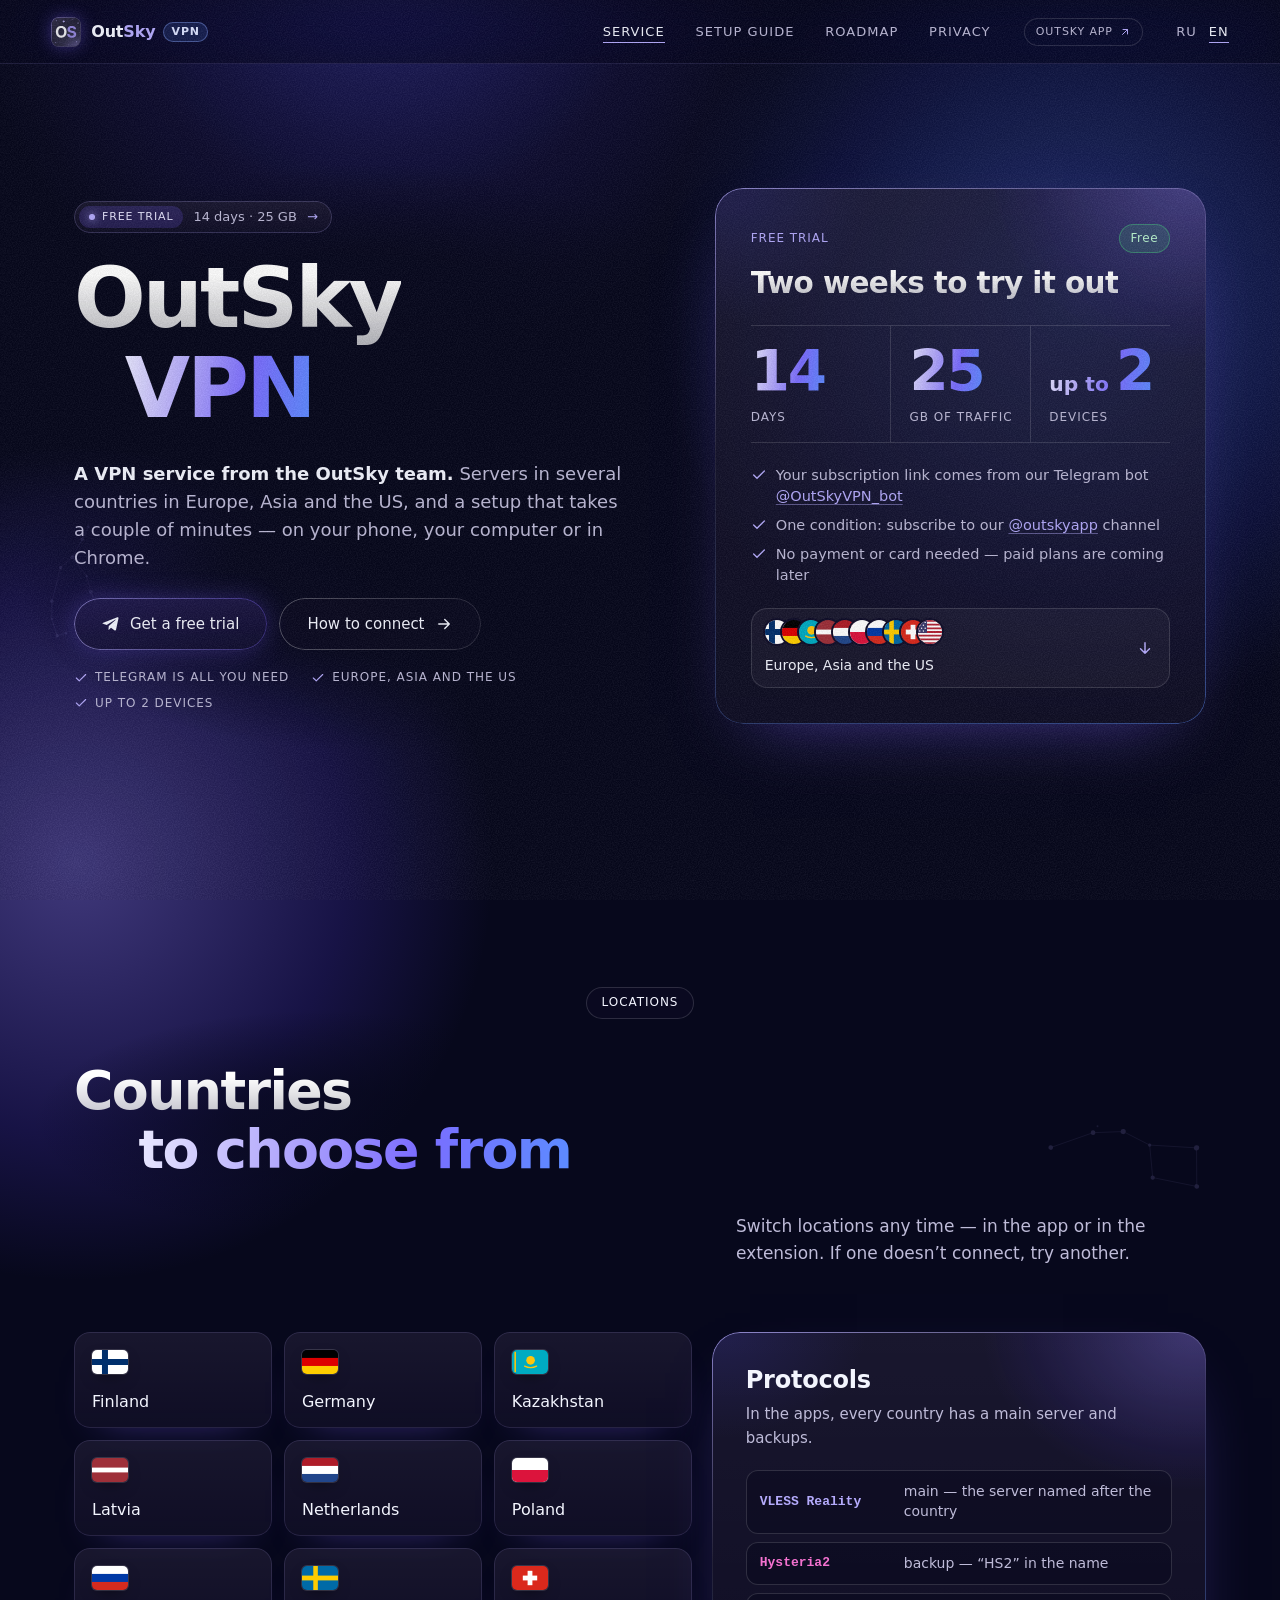
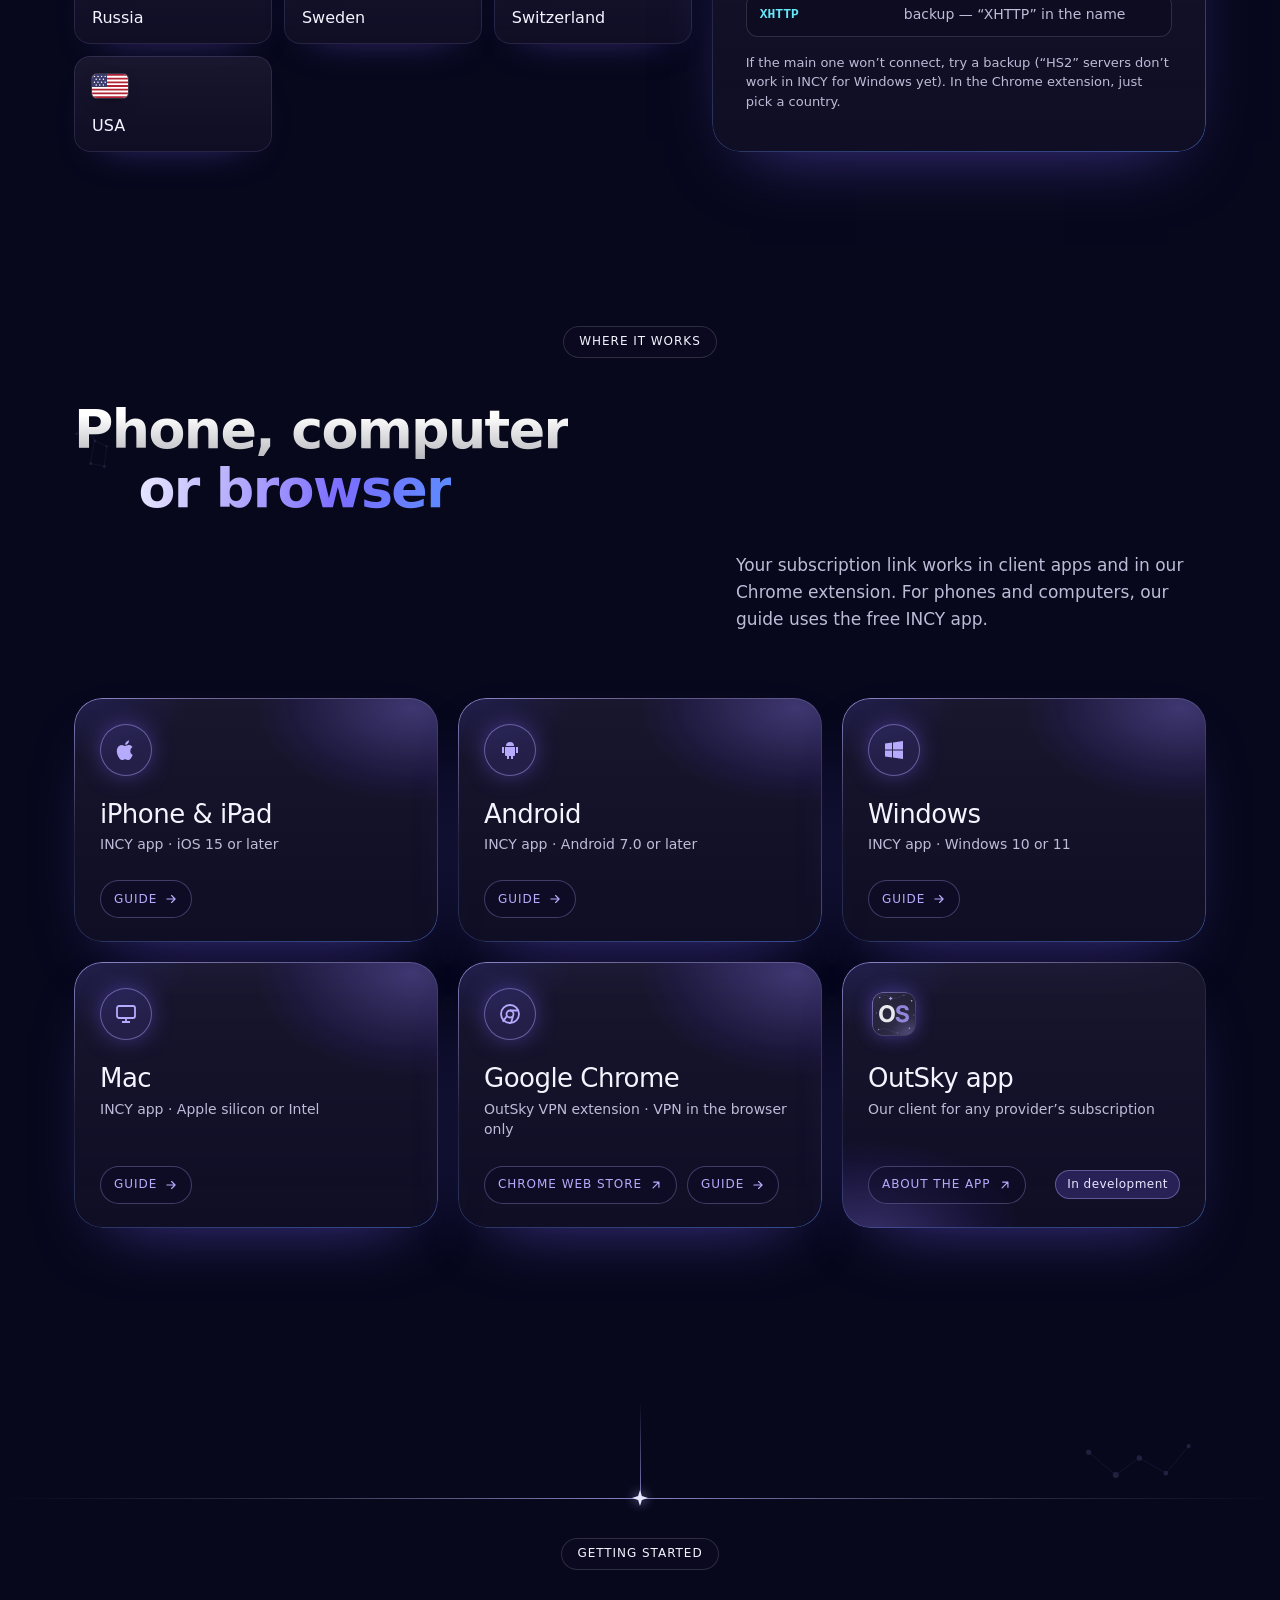
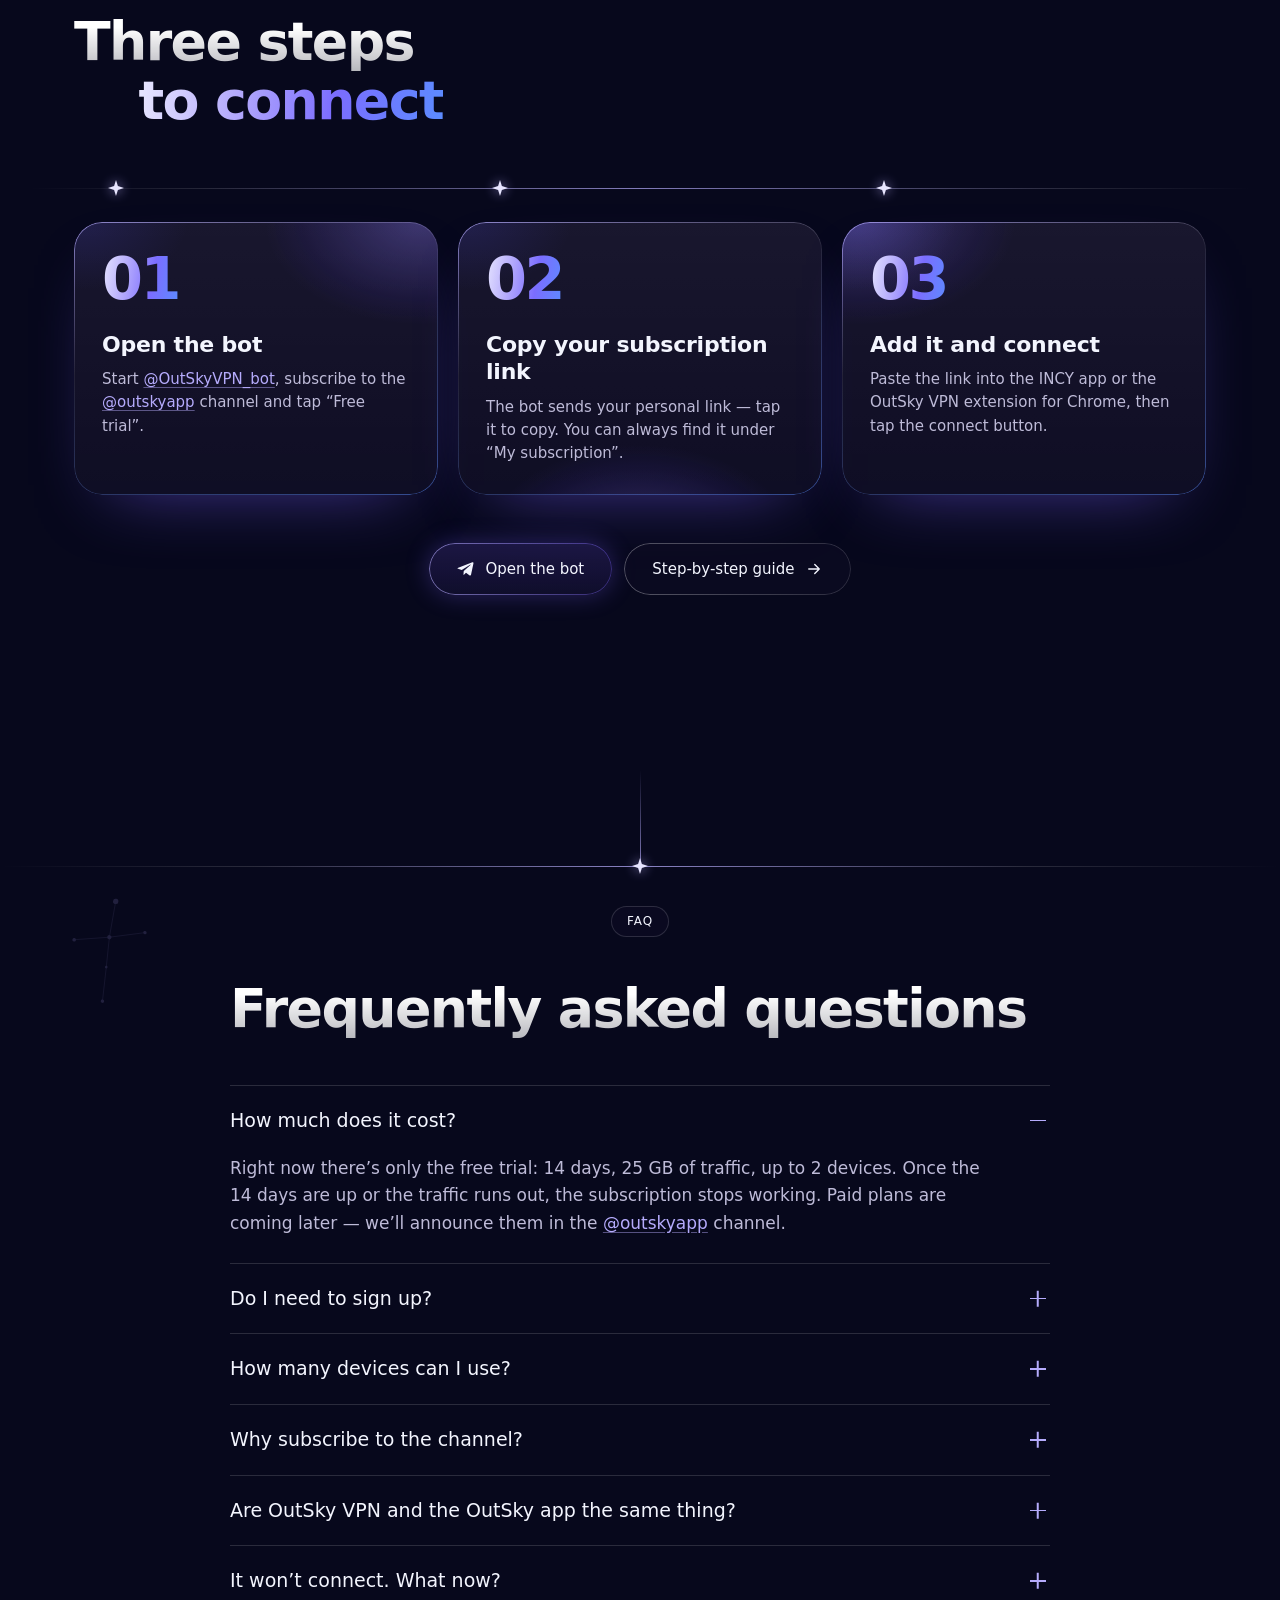
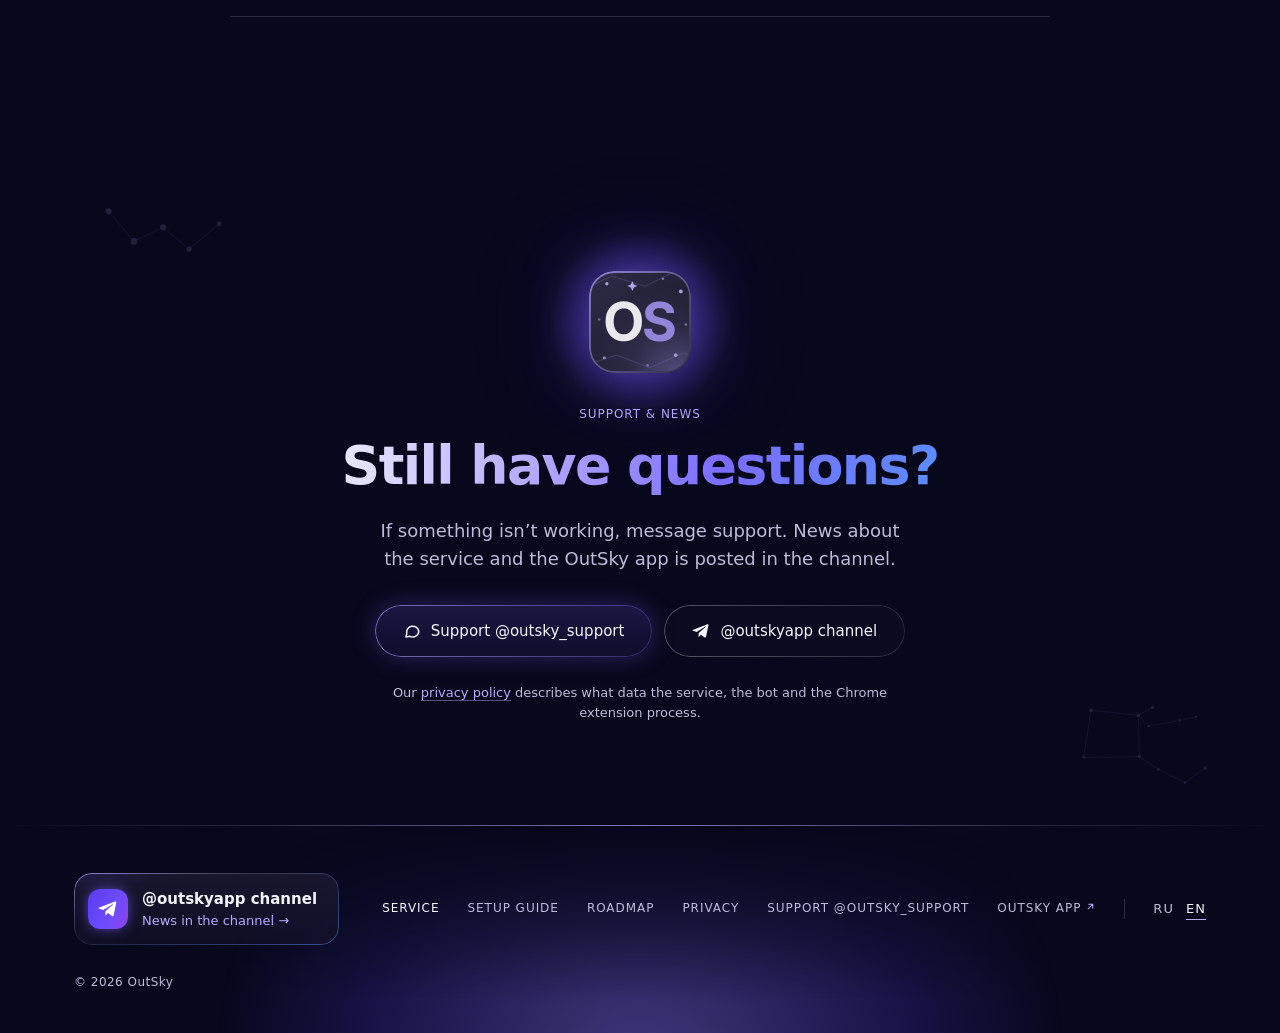
==== en/index.html @ 4e7a710f "Сайт OutSky VPN: сервис, инструкция, политика и роадмап Co-Authored-By: Claude Opus 5.5 <noreply@ant" ====
<!DOCTYPE html>
<html lang="en">
<head>
<meta charset="UTF-8">
<meta name="viewport" content="width=device-width, initial-scale=1">
<title>OutSky VPN — a VPN service from the OutSky team</title>
<meta name="description" content="OutSky VPN is a VPN service from the OutSky team. Free trial via our Telegram bot: 14 days, 25 GB, up to 2 devices. Servers in several countries in Europe, Asia and the US; works on iPhone, Android, Windows, Mac and in Chrome.">
<meta http-equiv="Content-Security-Policy" content="default-src 'self'; img-src 'self' data:; style-src 'self' 'unsafe-inline'; script-src 'self'; font-src 'self'; connect-src 'self'; base-uri 'self'; form-action 'none'">
<meta name="referrer" content="strict-origin-when-cross-origin">
<meta name="theme-color" content="#07081c">
<link rel="canonical" href="https://outsky.cc/en/">
<link rel="alternate" hreflang="ru" href="https://outsky.cc/">
<link rel="alternate" hreflang="en" href="https://outsky.cc/en/">
<link rel="alternate" hreflang="x-default" href="https://outsky.cc/en/">
<link rel="icon" href="/assets/img/favicon.svg" type="image/svg+xml">
<link rel="icon" href="/icon.png" type="image/png">
<link rel="apple-touch-icon" href="/icon.png">
<meta property="og:type" content="website">
<meta property="og:site_name" content="OutSky">
<meta property="og:title" content="OutSky VPN — try it free for 14 days">
<meta property="og:description" content="A VPN service from the OutSky team: servers in several countries in Europe, Asia and the US; iPhone, Android, Windows, Mac and Chrome. Get a free trial in our Telegram bot.">
<meta property="og:url" content="https://outsky.cc/en/">
<meta property="og:image" content="https://outsky.cc/assets/img/og/og-en.jpg">
<meta property="og:image:type" content="image/jpeg">
<meta property="og:image:width" content="1200">
<meta property="og:image:height" content="630">
<meta property="og:image:alt" content="OutSky VPN — Two weeks to try it out: 14 days, 25 GB of traffic, up to 2 devices">
<meta property="og:locale" content="en_US">
<meta property="og:locale:alternate" content="ru_RU">
<meta name="twitter:card" content="summary_large_image">
<!-- EN: кириллицу не предзагружаем -->
<link rel="preload" href="/assets/fonts/inter-latin.woff2" as="font" type="font/woff2" crossorigin>
<link rel="stylesheet" href="/assets/css/fonts.css">
<link rel="stylesheet" href="/assets/css/nebula.css">
<link rel="stylesheet" href="/assets/css/cc.css">
<script src="/assets/js/early.js"></script>
<script src="/assets/js/core.js" defer></script>
<script src="/assets/js/sky.js" defer></script>
<script src="/assets/js/cc.js" defer></script>
</head>
<body class="cc">
<a class="skip" href="#main">Skip to content</a>
<div class="cglow" aria-hidden="true"></div>
<div class="grain" aria-hidden="true"><i></i></div>
<!-- флаги локаций (упрощённые, декоративные) -->
<svg class="cc-sprite" aria-hidden="true" focusable="false">
  <symbol id="f-fi" viewBox="0 0 30 20"><rect width="30" height="20" fill="#fff"/><rect x="8.3" width="5" height="20" fill="#002f6c"/><rect y="7.5" width="30" height="5" fill="#002f6c"/></symbol>
  <symbol id="f-de" viewBox="0 0 30 20"><rect width="30" height="6.7" fill="#000"/><rect y="6.6" width="30" height="6.8" fill="#dd0000"/><rect y="13.3" width="30" height="6.7" fill="#ffce00"/></symbol>
  <symbol id="f-nl" viewBox="0 0 30 20"><rect width="30" height="6.7" fill="#ae1c28"/><rect y="6.6" width="30" height="6.8" fill="#fff"/><rect y="13.3" width="30" height="6.7" fill="#21468b"/></symbol>
  <symbol id="f-se" viewBox="0 0 30 20"><rect width="30" height="20" fill="#006aa7"/><rect x="9.4" width="3.8" height="20" fill="#fecc00"/><rect y="8" width="30" height="4" fill="#fecc00"/></symbol>
  <symbol id="f-lv" viewBox="0 0 30 20"><rect width="30" height="20" fill="#9e3039"/><rect y="8" width="30" height="4" fill="#fff"/></symbol>
  <symbol id="f-pl" viewBox="0 0 30 20"><rect width="30" height="20" fill="#fff"/><rect y="10" width="30" height="10" fill="#dc143c"/></symbol>
  <symbol id="f-ch" viewBox="0 0 30 20"><rect width="30" height="20" fill="#da291c"/><rect x="13" y="4" width="4" height="12" fill="#fff"/><rect x="9" y="8" width="12" height="4" fill="#fff"/></symbol>
  <symbol id="f-us" viewBox="0 0 30 20"><rect width="30" height="20" fill="#fff"/><path fill="#b22234" d="M0 0h30v1.54H0zM0 3.08h30v1.54H0zM0 6.15h30v1.54H0zM0 9.23h30v1.54H0zM0 12.31h30v1.54H0zM0 15.38h30v1.54H0zM0 18.46h30v1.54H0z"/><rect width="12.5" height="10.77" fill="#3c3b6e"/><g fill="#fff"><circle cx="2" cy="2" r=".6"/><circle cx="5" cy="2" r=".6"/><circle cx="8" cy="2" r=".6"/><circle cx="11" cy="2" r=".6"/><circle cx="3.5" cy="4.4" r=".6"/><circle cx="6.5" cy="4.4" r=".6"/><circle cx="9.5" cy="4.4" r=".6"/><circle cx="2" cy="6.8" r=".6"/><circle cx="5" cy="6.8" r=".6"/><circle cx="8" cy="6.8" r=".6"/><circle cx="11" cy="6.8" r=".6"/><circle cx="3.5" cy="9.2" r=".6"/><circle cx="6.5" cy="9.2" r=".6"/><circle cx="9.5" cy="9.2" r=".6"/></g></symbol>
  <symbol id="f-kz" viewBox="0 0 30 20"><rect width="30" height="20" fill="#00abc2"/><circle cx="15.5" cy="8.6" r="3.6" fill="#fec50c"/><path d="M10.5 13.4q5 2.6 10 0" fill="none" stroke="#fec50c" stroke-width="1.1" stroke-linecap="round"/><rect x="2" y="1.5" width="1.3" height="17" fill="#fec50c"/></symbol>
  <symbol id="f-ru" viewBox="0 0 30 20"><rect width="30" height="6.7" fill="#fff"/><rect y="6.6" width="30" height="6.8" fill="#0039a6"/><rect y="13.3" width="30" height="6.7" fill="#d52b1e"/></symbol>
</svg>

<!-- ===== шапка: знак + «OutSky VPN», страницы сервиса, ссылка на сайт приложения, язык ===== -->
<header class="hd" id="hd">
  <span class="hd-frost" aria-hidden="true"></span>
  <a class="logo" href="/en/" aria-label="OutSky VPN — home"><img class="mark" src="/assets/img/favicon.svg" alt="" width="30" height="30"><span class="word">Out<b>Sky</b><i class="cc-vpn">VPN</i></span></a>
  <nav class="hd-nav" aria-label="Main menu">
    <a href="/en/" aria-current="page">Service</a><a href="/en/guide/">Setup guide</a><a href="/en/roadmap/">Roadmap</a><a href="/privacy.html#en">Privacy</a>
  </nav>
  <a class="cc-app" href="https://outsky.app/en/">OutSky app<svg viewBox="0 0 24 24" fill="none" stroke="currentColor" stroke-width="2" stroke-linecap="round" stroke-linejoin="round" aria-hidden="true"><path d="M7 17 17 7M8 7h9v9"/></svg></a>
  <div class="lang" role="group" aria-label="Language"><a href="/" hreflang="ru" lang="ru">RU</a><a class="on" href="/en/" hreflang="en" aria-current="true">EN</a></div>
  <button class="menu-btn" type="button" popovertarget="menu"><span>Menu</span><i aria-hidden="true"></i></button>
  <a class="menu-btn menu-fb" href="#links"><span>Menu</span><i aria-hidden="true"></i></a>
</header>
<nav class="menu" id="menu" popover aria-label="Menu">
  <div class="neb" aria-hidden="true"><i class="tr el"></i><i class="bl ind"></i></div>
  <ol class="menu-list">
    <li><a href="/en/" aria-current="page"><span class="ix" aria-hidden="true">(01)</span>Service</a></li>
    <li><a href="/en/guide/"><span class="ix" aria-hidden="true">(02)</span>Setup guide</a></li>
    <li><a href="/en/roadmap/"><span class="ix" aria-hidden="true">(03)</span>Roadmap</a></li>
    <li><a href="/privacy.html#en"><span class="ix" aria-hidden="true">(04)</span>Privacy</a></li>
    <li><a href="https://outsky.app/en/"><span class="ix" aria-hidden="true">(05)</span>OutSky app<svg class="cc-ext" viewBox="0 0 24 24" fill="none" stroke="currentColor" stroke-width="2" stroke-linecap="round" stroke-linejoin="round" aria-hidden="true"><path d="M7 17 17 7M8 7h9v9"/></svg></a></li>
  </ol>
  <div class="lang" role="group" aria-label="Language"><a href="/" hreflang="ru" lang="ru">RU</a><a class="on" href="/en/" hreflang="en" aria-current="true">EN</a></div>
</nav>

<main id="main">
<!-- Список стран — в «Locations» (.vp-cn); флаги в карточке пробного периода (.vp-fs) — те же страны в том же порядке (по английскому алфавиту). -->

<!-- ===== 1. первый экран: слева текст, справа карточка пробного периода ===== -->
<section class="sec-top vp-top" data-live aria-labelledby="t-h">
  <div class="neb" aria-hidden="true"><i class="tr el"></i><i class="bl"></i><i class="tl ind"></i></div>
  <svg class="cst vp-c-per" viewBox="-4 -4 56 108" aria-hidden="true"><use href="/assets/img/constellations.svg#per"/></svg>
  <div class="wrap vp-hero">
    <div class="vp-txt">
      <div class="hole">
        <a class="tag" href="#trial"><span class="dot">Free trial</span><span>14 days · 25 GB</span><span class="ar" aria-hidden="true">→</span></a>
        <h1 class="h1" id="t-h"><span class="ln" style="--i:0">OutSky</span> <span class="ln l2 acc" style="--i:1">VPN</span></h1>
      </div>
      <div class="hole vp-txt-b">
        <p class="lead"><b>A VPN service from the OutSky team.</b> Servers in several countries in Europe, Asia and the US, and a setup that takes a couple of minutes — on your phone, your computer or in Chrome.</p>
        <div class="ctas">
          <a class="pill pill-main" href="https://t.me/OutSkyVPN_bot"><span class="comet" aria-hidden="true"><i></i></span><svg viewBox="0 0 24 24" fill="currentColor" aria-hidden="true"><path d="M21.9 4.6 18.7 19.7c-.2 1-.9 1.3-1.8.8l-4.9-3.6-2.4 2.3c-.3.3-.5.5-1 .5l.4-5 9-8.2c.4-.4-.1-.6-.6-.2L6.3 13.3l-4.8-1.5c-1-.3-1-1 .2-1.5l18.8-7.2c.9-.3 1.6.2 1.4 1.5z"/></svg><span>Get a free trial</span></a>
          <a class="pill pill-line" href="/en/guide/"><span class="comet" aria-hidden="true"><i></i></span><span>How to connect</span><svg class="arr" viewBox="0 0 24 24" fill="none" stroke="currentColor" stroke-width="1.8" stroke-linecap="round" stroke-linejoin="round" aria-hidden="true"><path d="M5 12h14M13 6l6 6-6 6"/></svg></a>
        </div>
        <ul class="checks">
          <li><svg viewBox="0 0 24 24" fill="none" stroke="currentColor" stroke-width="2" stroke-linecap="round" stroke-linejoin="round" aria-hidden="true"><path d="M20 6 9 17l-5-5"/></svg>Telegram is all you need</li>
          <li><svg viewBox="0 0 24 24" fill="none" stroke="currentColor" stroke-width="2" stroke-linecap="round" stroke-linejoin="round" aria-hidden="true"><path d="M20 6 9 17l-5-5"/></svg>Europe, Asia and the US</li>
          <li><svg viewBox="0 0 24 24" fill="none" stroke="currentColor" stroke-width="2" stroke-linecap="round" stroke-linejoin="round" aria-hidden="true"><path d="M20 6 9 17l-5-5"/></svg>Up to 2 devices</li>
        </ul>
      </div>
    </div>

    <!-- карточка пробного периода: стекло, цифры крупно, условия, флаги -->
    <section class="pane vp-trial" id="trial" aria-labelledby="trial-h">
      <div class="vp-tr-top"><span class="micro">Free trial</span><span class="st av">Free</span></div>
      <h2 id="trial-h">Two weeks to try it out</h2>
      <div class="vp-nums">
        <div><b>14</b><span>days</span></div>
        <div><b>25</b><span>GB of traffic</span></div>
        <div><b><small>up to </small>2</b><span>devices</span></div>
      </div>
      <ul class="mini">
        <li><svg viewBox="0 0 24 24" fill="none" stroke="currentColor" stroke-width="2" stroke-linecap="round" aria-hidden="true"><path d="M20 6 9 17l-5-5"/></svg><span>Your subscription link comes from our Telegram bot <a href="https://t.me/OutSkyVPN_bot">@OutSkyVPN_bot</a></span></li>
        <li><svg viewBox="0 0 24 24" fill="none" stroke="currentColor" stroke-width="2" stroke-linecap="round" aria-hidden="true"><path d="M20 6 9 17l-5-5"/></svg><span>One condition: subscribe to our <a href="https://t.me/outskyapp">@outskyapp</a> channel</span></li>
        <li><svg viewBox="0 0 24 24" fill="none" stroke="currentColor" stroke-width="2" stroke-linecap="round" aria-hidden="true"><path d="M20 6 9 17l-5-5"/></svg><span>No payment or card needed — paid plans are coming later</span></li>
      </ul>
      <a class="vp-flags" href="#locations"><span class="vp-fs" aria-hidden="true"><i><svg viewBox="0 0 30 20" preserveAspectRatio="xMidYMid slice"><use href="#f-fi"/></svg></i><i><svg viewBox="0 0 30 20" preserveAspectRatio="xMidYMid slice"><use href="#f-de"/></svg></i><i><svg viewBox="0 0 30 20" preserveAspectRatio="xMidYMid slice"><use href="#f-kz"/></svg></i><i><svg viewBox="0 0 30 20" preserveAspectRatio="xMidYMid slice"><use href="#f-lv"/></svg></i><i><svg viewBox="0 0 30 20" preserveAspectRatio="xMidYMid slice"><use href="#f-nl"/></svg></i><i><svg viewBox="0 0 30 20" preserveAspectRatio="xMidYMid slice"><use href="#f-pl"/></svg></i><i><svg viewBox="0 0 30 20" preserveAspectRatio="xMidYMid slice"><use href="#f-ru"/></svg></i><i><svg viewBox="0 0 30 20" preserveAspectRatio="xMidYMid slice"><use href="#f-se"/></svg></i><i><svg viewBox="0 0 30 20" preserveAspectRatio="xMidYMid slice"><use href="#f-ch"/></svg></i><i><svg viewBox="0 0 30 20" preserveAspectRatio="xMidYMid slice"><use href="#f-us"/></svg></i></span><span class="vp-fl-t">Europe, Asia and the US</span><svg class="vp-fl-a" viewBox="0 0 24 24" fill="none" stroke="currentColor" stroke-width="2" stroke-linecap="round" stroke-linejoin="round" aria-hidden="true"><path d="M12 5v14M6 13l6 6 6-6"/></svg></a>
    </section>
  </div>
</section>

<!-- ===== 2. локации: страны стеклянными плитками, справа — протоколы ===== -->
<section class="sec vp-loc" id="locations" data-live aria-labelledby="loc-h">
  <div class="neb" aria-hidden="true"><i class="tl el"></i><i class="br ind"></i></div>
  <svg class="cst vp-c-ursa" viewBox="-6 6 156 66" aria-hidden="true"><use href="/assets/img/constellations.svg#ursa"/></svg>
  <div class="wrap sh">
    <span class="kick rv">Locations</span>
    <h2 class="h2 wr rv hole" id="loc-h"><span class="ln" style="--i:0">Countries</span> <span class="ln l2 acc" style="--i:1">to choose from</span></h2>
    <p class="sh-p rv hole">Switch locations any time — in the app or in the extension. If one doesn’t connect, try another.</p>
  </div>
  <div class="wrap vp-loc-in">
    <ul class="vp-cn" aria-label="Countries">
      <li class="rv" style="--i:0"><svg viewBox="0 0 30 20" aria-hidden="true"><use href="#f-fi"/></svg>Finland</li>
      <li class="rv" style="--i:1"><svg viewBox="0 0 30 20" aria-hidden="true"><use href="#f-de"/></svg>Germany</li>
      <li class="rv" style="--i:2"><svg viewBox="0 0 30 20" aria-hidden="true"><use href="#f-kz"/></svg>Kazakhstan</li>
      <li class="rv" style="--i:3"><svg viewBox="0 0 30 20" aria-hidden="true"><use href="#f-lv"/></svg>Latvia</li>
      <li class="rv" style="--i:4"><svg viewBox="0 0 30 20" aria-hidden="true"><use href="#f-nl"/></svg>Netherlands</li>
      <li class="rv" style="--i:5"><svg viewBox="0 0 30 20" aria-hidden="true"><use href="#f-pl"/></svg>Poland</li>
      <li class="rv" style="--i:6"><svg viewBox="0 0 30 20" aria-hidden="true"><use href="#f-ru"/></svg>Russia</li>
      <li class="rv" style="--i:7"><svg viewBox="0 0 30 20" aria-hidden="true"><use href="#f-se"/></svg>Sweden</li>
      <li class="rv" style="--i:8"><svg viewBox="0 0 30 20" aria-hidden="true"><use href="#f-ch"/></svg>Switzerland</li>
      <li class="rv" style="--i:9"><svg viewBox="0 0 30 20" aria-hidden="true"><use href="#f-us"/></svg>USA</li>
    </ul>
    <div class="pane vp-proto rv" style="--gx:90%; --gy:8%">
      <h3>Protocols</h3>
      <p>In the apps, every country has a main server and backups.</p>
      <ul class="vp-prows">
        <li><code class="p-vl">VLESS Reality</code><span>main — the server named after the country</span></li>
        <li><code class="p-hy">Hysteria2</code><span>backup — “HS2” in the name</span></li>
        <li><code class="p-xh">XHTTP</code><span>backup — “XHTTP” in the name</span></li>
      </ul>
      <p class="fnote">If the main one won’t connect, try a backup (“HS2” servers don’t work in INCY for Windows yet). In the Chrome extension, just pick a country.</p>
    </div>
  </div>
</section>

<!-- ===== 3. где работает: устройства стеклянными карточками (система посетителя — с меткой, cc.js) ===== -->
<section class="sec vp-dev" id="devices" data-live aria-labelledby="dev-h">
  <div class="neb" aria-hidden="true"><i class="tr"></i><i class="bl el"></i></div>
  <svg class="cst vp-c-lyra" viewBox="-6 -6 40 52" aria-hidden="true"><use href="/assets/img/constellations.svg#lyra"/></svg>
  <div class="wrap sh">
    <span class="kick rv">Where it works</span>
    <h2 class="h2 wr rv hole" id="dev-h"><span class="ln" style="--i:0">Phone, computer</span> <span class="ln l2 acc" style="--i:1">or browser</span></h2>
    <p class="sh-p rv hole">Your subscription link works in client apps and in our Chrome extension. For phones and computers, our guide uses the free INCY app.</p>
  </div>
  <div class="wrap">
    <ul class="vp-pl">
      <li class="pane rv" style="--i:0" data-os="ios"><span class="vp-pi"><svg viewBox="0 0 24 24" fill="currentColor" aria-hidden="true"><path d="M16.4 12.6c0-2.4 2-3.6 2.1-3.7-1.2-1.7-3-1.9-3.6-1.9-1.5-.2-3 .9-3.8.9-.8 0-2-.9-3.3-.9-1.7 0-3.2 1-4.1 2.5-1.8 3-.5 7.5 1.2 10 .8 1.2 1.8 2.6 3.1 2.5 1.2 0 1.7-.8 3.2-.8s1.9.8 3.2.8c1.3 0 2.2-1.2 3-2.4.9-1.4 1.3-2.7 1.3-2.8 0 0-2.4-.9-2.4-3.6zM14 5.4c.7-.8 1.1-1.9 1-3-1 0-2.1.7-2.8 1.5-.6.7-1.2 1.8-1 2.9 1.1.1 2.1-.6 2.8-1.4z"/></svg></span>
        <h3>iPhone &amp; iPad</h3><p>INCY app · iOS 15 or later</p>
        <div class="vp-acts"><a href="/en/guide/#iphone">Guide<svg viewBox="0 0 24 24" fill="none" stroke="currentColor" stroke-width="2" stroke-linecap="round" stroke-linejoin="round" aria-hidden="true"><path d="M5 12h14M13 6l6 6-6 6"/></svg></a></div></li>
      <li class="pane rv" style="--i:1" data-os="android"><span class="vp-pi"><svg viewBox="0 0 24 24" fill="currentColor" aria-hidden="true"><path d="M7 9h10v8a1 1 0 0 1-1 1h-1v3h-2v-3h-2v3H9v-3H8a1 1 0 0 1-1-1zM4 9h2v6H4zm14 0h2v6h-2zM8 8a4 4 0 0 1 8 0z"/></svg></span>
        <h3>Android</h3><p>INCY app · Android 7.0 or later</p>
        <div class="vp-acts"><a href="/en/guide/#android">Guide<svg viewBox="0 0 24 24" fill="none" stroke="currentColor" stroke-width="2" stroke-linecap="round" stroke-linejoin="round" aria-hidden="true"><path d="M5 12h14M13 6l6 6-6 6"/></svg></a></div></li>
      <li class="pane rv" style="--i:2" data-os="windows"><span class="vp-pi"><svg viewBox="0 0 24 24" fill="currentColor" aria-hidden="true"><path d="M3 5.5 10 4.5v7H3zM11 4.4 21 3v8.5H11zM3 12.5h7v7l-7-1zM11 12.5h10V21l-10-1.4z"/></svg></span>
        <h3>Windows</h3><p>INCY app · Windows 10 or 11</p>
        <div class="vp-acts"><a href="/en/guide/#windows">Guide<svg viewBox="0 0 24 24" fill="none" stroke="currentColor" stroke-width="2" stroke-linecap="round" stroke-linejoin="round" aria-hidden="true"><path d="M5 12h14M13 6l6 6-6 6"/></svg></a></div></li>
      <li class="pane rv" style="--i:3" data-os="mac"><span class="vp-pi"><svg viewBox="0 0 24 24" fill="none" stroke="currentColor" stroke-width="1.8" aria-hidden="true"><rect x="3" y="4" width="18" height="12" rx="2"/><path d="M8 20h8M12 16v4"/></svg></span>
        <h3>Mac</h3><p>INCY app · Apple silicon or Intel</p>
        <div class="vp-acts"><a href="/en/guide/#mac">Guide<svg viewBox="0 0 24 24" fill="none" stroke="currentColor" stroke-width="2" stroke-linecap="round" stroke-linejoin="round" aria-hidden="true"><path d="M5 12h14M13 6l6 6-6 6"/></svg></a></div></li>
      <li class="pane rv" style="--i:4" data-os="browser"><span class="vp-pi"><svg viewBox="0 0 24 24" fill="none" stroke="currentColor" stroke-width="1.8" aria-hidden="true"><circle cx="12" cy="12" r="9"/><circle cx="12" cy="12" r="3.5"/><path d="M12 8.5h8.5M9 14l-4.3 5.6M15 14l-1.8 6.6"/></svg></span>
        <h3>Google Chrome</h3><p>OutSky VPN extension · VPN in the browser only</p>
        <div class="vp-acts"><a href="https://chromewebstore.google.com/detail/outsky-vpn/aacogocimaopagjjfhgmaefgbcmbjhci">Chrome Web Store<svg viewBox="0 0 24 24" fill="none" stroke="currentColor" stroke-width="2" stroke-linecap="round" stroke-linejoin="round" aria-hidden="true"><path d="M7 17 17 7M8 7h9v9"/></svg></a><a href="/en/guide/#chrome">Guide<svg viewBox="0 0 24 24" fill="none" stroke="currentColor" stroke-width="2" stroke-linecap="round" stroke-linejoin="round" aria-hidden="true"><path d="M5 12h14M13 6l6 6-6 6"/></svg></a></div></li>
      <li class="pane rv vp-osk" style="--i:5; --gx:14%; --gy:96%"><span class="vp-pi vp-pi-osk" aria-hidden="true"><img src="/assets/img/favicon.svg" alt="" width="44" height="44"></span>
        <h3>OutSky app</h3><p>Our client for any provider’s subscription</p>
        <div class="vp-acts"><a href="https://outsky.app/en/">About the app<svg viewBox="0 0 24 24" fill="none" stroke="currentColor" stroke-width="2" stroke-linecap="round" stroke-linejoin="round" aria-hidden="true"><path d="M7 17 17 7M8 7h9v9"/></svg></a><span class="st dev">In development</span></div></li>
    </ul>
  </div>
</section>

<!-- ===== 4. как начать: три шага по «линии горизонта» со звёздами ===== -->
<section class="sec vp-start" id="start" data-live aria-labelledby="st-h">
  <div class="neb" aria-hidden="true"><i class="tl ind"></i><i class="br el"></i></div>
  <div class="ritual rv" aria-hidden="true"><i class="r-v"></i><i class="r-h"></i><svg class="r-star" viewBox="0 0 16 16"><path d="M8 0l1.9 6.1L16 8l-6.1 1.9L8 16l-1.9-6.1L0 8l6.1-1.9z"/></svg></div>
  <svg class="cst vp-c-cass" viewBox="-6 2 92 40" aria-hidden="true"><use href="/assets/img/constellations.svg#cass"/></svg>
  <div class="wrap sh">
    <span class="kick rv">Getting started</span>
    <h2 class="h2 wr rv hole" id="st-h"><span class="ln" style="--i:0">Three steps</span> <span class="ln l2 acc" style="--i:1">to connect</span></h2>
  </div>
  <div class="wrap">
    <ol class="vp-steps">
      <li class="rv" style="--i:0"><svg class="vp-star" viewBox="0 0 16 16" aria-hidden="true"><path d="M8 0l1.9 6.1L16 8l-6.1 1.9L8 16l-1.9-6.1L0 8l6.1-1.9z"/></svg>
        <div class="pane" style="--gx:88%; --gy:8%"><span class="vp-sn" aria-hidden="true">01</span><h3>Open the bot</h3>
        <p>Start <a href="https://t.me/OutSkyVPN_bot">@OutSkyVPN_bot</a>, subscribe to the <a href="https://t.me/outskyapp">@outskyapp</a> channel and tap “Free trial”.</p></div></li>
      <li class="rv" style="--i:1"><svg class="vp-star" viewBox="0 0 16 16" aria-hidden="true"><path d="M8 0l1.9 6.1L16 8l-6.1 1.9L8 16l-1.9-6.1L0 8l6.1-1.9z"/></svg>
        <div class="pane" style="--gx:50%; --gy:108%"><span class="vp-sn" aria-hidden="true">02</span><h3>Copy your subscription link</h3>
        <p>The bot sends your personal link — tap it to copy. You can always find it under “My subscription”.</p></div></li>
      <li class="rv" style="--i:2"><svg class="vp-star" viewBox="0 0 16 16" aria-hidden="true"><path d="M8 0l1.9 6.1L16 8l-6.1 1.9L8 16l-1.9-6.1L0 8l6.1-1.9z"/></svg>
        <div class="pane" style="--gx:12%; --gy:8%"><span class="vp-sn" aria-hidden="true">03</span><h3>Add it and connect</h3>
        <p>Paste the link into the INCY app or the OutSky VPN extension for Chrome, then tap the connect button.</p></div></li>
    </ol>
    <div class="ctas vp-st-cta rv">
      <a class="pill pill-main" href="https://t.me/OutSkyVPN_bot"><span class="comet" aria-hidden="true"><i></i></span><svg viewBox="0 0 24 24" fill="currentColor" aria-hidden="true"><path d="M21.9 4.6 18.7 19.7c-.2 1-.9 1.3-1.8.8l-4.9-3.6-2.4 2.3c-.3.3-.5.5-1 .5l.4-5 9-8.2c.4-.4-.1-.6-.6-.2L6.3 13.3l-4.8-1.5c-1-.3-1-1 .2-1.5l18.8-7.2c.9-.3 1.6.2 1.4 1.5z"/></svg><span>Open the bot</span></a>
      <a class="pill pill-line" href="/en/guide/"><span class="comet" aria-hidden="true"><i></i></span><span>Step-by-step guide</span><svg class="arr" viewBox="0 0 24 24" fill="none" stroke="currentColor" stroke-width="1.8" stroke-linecap="round" stroke-linejoin="round" aria-hidden="true"><path d="M5 12h14M13 6l6 6-6 6"/></svg></a>
    </div>
  </div>
</section>

<!-- ===== 5. вопросы ===== -->
<section class="sec faq" id="faq" data-live aria-labelledby="q-h">
  <div class="neb" aria-hidden="true"><i class="bl"></i><i class="tr el"></i></div>
  <div class="ritual rv" aria-hidden="true"><i class="r-v"></i><i class="r-h"></i><svg class="r-star" viewBox="0 0 16 16"><path d="M8 0l1.9 6.1L16 8l-6.1 1.9L8 16l-1.9-6.1L0 8l6.1-1.9z"/></svg></div>
  <svg class="cst c-cygnus" viewBox="-4 -6 86 104" aria-hidden="true"><use href="/assets/img/constellations.svg#cygnus"/></svg>
  <svg class="cst c-dra" viewBox="-4 -4 128 118" aria-hidden="true"><use href="/assets/img/constellations.svg#dra"/></svg>
  <div class="wrap faq-in">
    <span class="kick rv">FAQ</span>
    <h2 class="h2 wr rv hole" id="q-h"><span class="ln" style="--i:0">Frequently asked questions</span></h2>
    <div class="faq-list">
      <details open><summary>How much does it cost?</summary><p>Right now there’s only the free trial: 14 days, 25 GB of traffic, up to 2 devices. Once the 14 days are up or the traffic runs out, the subscription stops working. Paid plans are coming later — we’ll announce them in the <a href="https://t.me/outskyapp">@outskyapp</a> channel.</p></details>
      <details><summary>Do I need to sign up?</summary><p>No separate account needed — Telegram is enough. You get your subscription link from <a href="https://t.me/OutSkyVPN_bot">@OutSkyVPN_bot</a>.</p></details>
      <details><summary>How many devices can I use?</summary><p>Up to two — say, a phone and a computer. Each VPN app on a device counts separately. On the free trial the subscription works only in VPN apps that send a device identifier, such as INCY and Happ. To free a slot, open My subscription → Devices in the bot (one reset every 24 hours) or write to <a href="https://t.me/outsky_support">@outsky_support</a>.</p></details>
      <details><summary>Why subscribe to the channel?</summary><p>It’s a condition of the free trial. The <a href="https://t.me/outskyapp">@outskyapp</a> channel posts news about the service and the OutSky app.</p></details>
      <details><summary>Are OutSky VPN and the OutSky app the same thing?</summary><p>No. OutSky VPN is a service: servers and a subscription. The OutSky app is a separate free client for any provider’s subscription, and it’s still in development. You can use the service today with INCY or the Chrome extension.</p></details>
      <details><summary>It won’t connect. What now?</summary><p>Pick a different server or location. Still stuck? Message <a href="https://t.me/outsky_support">@outsky_support</a> with your device and what you see on screen — a screenshot helps.</p></details>
    </div>
  </div>
</section>

<!-- ===== 6. финал: поддержка и новости (знак, заголовок, две пилюли) ===== -->
<section class="fin vp-fin" id="support" data-live aria-labelledby="sup-h">
  <div class="neb" aria-hidden="true"><i class="bl ind"></i><i class="bc el"></i><i class="br"></i></div>
  <svg class="cst c-cass2" viewBox="-6 2 92 40" aria-hidden="true"><use href="/assets/img/constellations.svg#cass"/></svg>
  <svg class="cst c-peg" viewBox="-4 -4 128 87" aria-hidden="true"><use href="/assets/img/constellations.svg#peg"/></svg>
  <div class="wrap">
    <span class="fin-mark rv" aria-hidden="true"><img src="/assets/img/favicon.svg" alt="" width="132" height="132"></span>
    <p class="micro rv vp-fin-k">Support &amp; news</p>
    <h2 class="h2 wr rv" id="sup-h"><span class="ln acc" style="--i:0">Still have questions?</span></h2>
    <p class="vp-fin-p rv">If something isn’t working, message support. News about the service and the OutSky app is posted in the channel.</p>
    <div class="ctas rv">
      <a class="pill pill-main" href="https://t.me/outsky_support"><span class="comet" aria-hidden="true"><i></i></span><svg viewBox="0 0 24 24" fill="none" stroke="currentColor" stroke-width="2" stroke-linecap="round" stroke-linejoin="round" aria-hidden="true"><path d="M21 12a8 8 0 0 1-11.6 7.1L4 20l1-4.6A8 8 0 1 1 21 12z"/></svg><span>Support @outsky_support</span></a>
      <a class="pill pill-line" href="https://t.me/outskyapp"><span class="comet" aria-hidden="true"><i></i></span><svg viewBox="0 0 24 24" fill="currentColor" aria-hidden="true"><path d="M21.9 4.6 18.7 19.7c-.2 1-.9 1.3-1.8.8l-4.9-3.6-2.4 2.3c-.3.3-.5.5-1 .5l.4-5 9-8.2c.4-.4-.1-.6-.6-.2L6.3 13.3l-4.8-1.5c-1-.3-1-1 .2-1.5l18.8-7.2c.9-.3 1.6.2 1.4 1.5z"/></svg><span>@outskyapp channel</span></a>
    </div>
    <p class="fnote rv vp-fin-n">Our <a href="/privacy.html#en">privacy policy</a> describes what data the service, the bot and the Chrome extension process.</p>
  </div>
</section>
</main>

<footer class="ft" id="links">
  <div class="neb" aria-hidden="true"><i class="bc"></i></div>
  <div class="wrap ft-in">
    <a class="tg-card pane" href="https://t.me/outskyapp"><span class="ic" aria-hidden="true"><svg viewBox="0 0 24 24" fill="currentColor"><path d="M21.9 4.6 18.7 19.7c-.2 1-.9 1.3-1.8.8l-4.9-3.6-2.4 2.3c-.3.3-.5.5-1 .5l.4-5 9-8.2c.4-.4-.1-.6-.6-.2L6.3 13.3l-4.8-1.5c-1-.3-1-1 .2-1.5l18.8-7.2c.9-.3 1.6.2 1.4 1.5z"/></svg></span><span><b>@outskyapp channel</b><small>News in the channel →</small></span></a>
    <div class="ft-row">
      <nav class="ft-nav" aria-label="Links"><a href="/en/" aria-current="page">Service</a><a href="/en/guide/">Setup guide</a><a href="/en/roadmap/">Roadmap</a><a href="/privacy.html#en">Privacy</a><a href="https://t.me/outsky_support">Support @outsky_support</a><a href="https://outsky.app/en/">OutSky app<svg viewBox="0 0 24 24" fill="none" stroke="currentColor" stroke-width="2.2" stroke-linecap="round" stroke-linejoin="round" aria-hidden="true"><path d="M7 17 17 7M8 7h9v9"/></svg></a></nav>
      <div class="lang ft-lang" role="group" aria-label="Language"><a href="/" hreflang="ru" lang="ru">RU</a><a class="on" href="/en/" hreflang="en" aria-current="true">EN</a></div>
    </div>
    <div class="ft-c">© 2026 OutSky</div>
  </div>
</footer>
</body>
</html>
---- assets/css/fonts.css ----
/* cyrillic-ext */
@font-face {
  font-family: 'Inter';
  font-style: normal;
  font-weight: 300 800;
  font-display: swap;
  src: url(../fonts/inter-cyrillic-ext.woff2) format('woff2');
  unicode-range: U+0460-052F, U+1C80-1C8A, U+20B4, U+2DE0-2DFF, U+A640-A69F, U+FE2E-FE2F;
}
/* cyrillic */
@font-face {
  font-family: 'Inter';
  font-style: normal;
  font-weight: 300 800;
  font-display: swap;
  src: url(../fonts/inter-cyrillic.woff2) format('woff2');
  unicode-range: U+0301, U+0400-045F, U+0490-0491, U+04B0-04B1, U+2116;
}
/* latin-ext */
@font-face {
  font-family: 'Inter';
  font-style: normal;
  font-weight: 300 800;
  font-display: swap;
  src: url(../fonts/inter-latin-ext.woff2) format('woff2');
  unicode-range: U+0100-02BA, U+02BD-02C5, U+02C7-02CC, U+02CE-02D7, U+02DD-02FF, U+0304, U+0308, U+0329, U+1D00-1DBF, U+1E00-1E9F, U+1EF2-1EFF, U+2020, U+20A0-20AB, U+20AD-20C4, U+2113, U+2C60-2C7F, U+A720-A7FF;
}
/* latin */
@font-face {
  font-family: 'Inter';
  font-style: normal;
  font-weight: 300 800;
  font-display: swap;
  src: url(../fonts/inter-latin.woff2) format('woff2');
  unicode-range: U+0000-00FF, U+0131, U+0152-0153, U+02BB-02BC, U+02C6, U+02DA, U+02DC, U+0304, U+0308, U+0329, U+2000-206F, U+20AC, U+2122, U+2191, U+2193, U+2212, U+2215, U+FEFF, U+FFFD;
}
---- assets/css/nebula.css ----
/* outsky.app — общая основа страниц в концепции «Туманность»: токены, база и типографика, фон (зерно, свечение у курсора,
   созвездия, туманности), стекло, пилюли, метки, шапка и меню, заголовки секций, FAQ, финал и подвал, режимы.
   Порядок подключения: fonts.css → nebula.css → (app-ui.css — только где есть макет приложения) → CSS страницы (home.css у главной).
   Шрифт Inter — /assets/css/fonts.css (начертания 300–800). Поведение — core.js и sky.js. */
:root{
  --ok:#4ADE80; --warn:#FACC15; --err:#F87171;
  --r-sm:12px; --r-md:16px; --r-xl:28px; --r-pill:999px;
  --wrap:1180px; --gutter:clamp(16px,4vw,24px); --sec-y:clamp(96px,11vw,160px); --header-h:64px;
  --z-header:50; --z-grain:60; --z-menu:100;
  --e-out:cubic-bezier(.17,.25,.30,1);    /* появления */
  --e-mech:cubic-bezier(.7,0,.3,1);       /* переключатели */
  --e-expo:cubic-bezier(.16,1,.3,1);      /* вход сцены */
  --e-film:cubic-bezier(.2,.7,.2,1);      /* «кино»: проявления 1.0–1.4s */
  --d-xs:.15s; --d-s:.3s; --d-m:.5s; --d-l:.8s; --st-card:.06s;
  --font:"Inter","Inter Fallback",system-ui,-apple-system,"Segoe UI",sans-serif;
  --mono:ui-monospace,"Cascadia Code","SF Mono",Consolas,monospace;   /* своего моно-файла нет — системный */
  --ink:#07081C; --text:#F3F5FE; --text-2:#BEBBD8; --hair:rgb(255 255 255/.14); --lav:#B5ABFC; --violet:#7B61FF;
  --grad-text:linear-gradient(100deg,#e7e5fe 0%,#b5abfc 35%,#7b61ff 70%,#a24bf0 100%);   /* акцентная строка */
  --grad-glass:linear-gradient(#fff 22.5%,rgb(255 255 255/.7));                           /* «стеклянная» строка */
  --hg:clamp(16px,4vw,56px);                 /* поля первого экрана и шапки */
  --glass:linear-gradient(rgb(255 255 255/.06),rgb(255 255 255/.02)),rgb(13 11 36/.62);
  --edge:linear-gradient(160deg,rgb(181 171 252/.7),rgb(255 255 255/.07) 38%,rgb(123 97 255/.5));
  --mask-ring:linear-gradient(#000 0 0) content-box,linear-gradient(#000 0 0);
}
/* против CLS при подмене шрифта (на Android Arial нет — там системный фолбэк) */
@font-face{ font-family:"Inter Fallback"; src:local("Arial"); size-adjust:107.4%; ascent-override:90.2%; descent-override:22.48%; line-gap-override:0% }

*,*::before,*::after{box-sizing:border-box}
html{-webkit-text-size-adjust:100%; text-size-adjust:100%; background:var(--ink); color-scheme:dark}
body{margin:0; font-family:var(--font); -webkit-font-smoothing:antialiased; overflow-x:clip; background:var(--ink); color:var(--text); font-size:17px; line-height:1.6}
img,svg{max-width:100%}
a{color:inherit}
button{font:inherit; color:inherit}
:focus-visible{outline:2px solid #B5ABFC; outline-offset:3px}
::selection{background:rgb(123 97 255/.45); color:#fff}
/* «К содержимому» (и «Пропустить» перед закреплённой колодой главной) — видны только в фокусе */
.skip{position:absolute; left:var(--gutter); top:8px; z-index:var(--z-menu); padding:10px 16px; border-radius:var(--r-pill);
  background:#120D2B; color:#F3F5FE; text-decoration:none; transform:translateY(-200%)}
.skip:focus{transform:none}
.wrap{max-width:var(--wrap); margin:0 auto; padding:0 var(--gutter)}
.sec{position:relative; isolation:isolate; overflow-x:clip; padding:calc(var(--sec-y) * .62) 0}   /* clip не ломает sticky */
/* первый экран внутренней страницы: отступ под закреплённую шапку, как у .hero главной (home.css) */
.sec-top{position:relative; isolation:isolate; overflow-x:clip; padding:calc(var(--header-h) + clamp(18px,4.2vh,44px)) 0 clamp(56px,7vw,96px)}

/* появления: начальные «скрытые» состояния — только с JS, без ?shot и без reduced-motion (core.js ставит .is-in) */
@media (prefers-reduced-motion:no-preference){
  html.js:not(.shot) .rv{opacity:0; transform:translateY(16px); transition:opacity var(--d-l) var(--e-out), transform var(--d-l) var(--e-out); transition-delay:calc(var(--i,0) * var(--st-card))}
  html.js:not(.shot) .rv.is-in{opacity:1; transform:none}
}
/* закреплённые сцены (core.js, [data-track]): только с html.pin (≥1100×680, JS, без RM и ?shot) — иначе обычный поток */
html:not(.pin) [data-track]{height:auto !important}
html:not(.pin) [data-track] > .pin-frame{position:static; height:auto}

/* зерно: SVG feTurbulence поверх всего, еле заметное; тайл сдвигается раз в .4 с — только мышь и ≥981px */
.grain{position:fixed; inset:0; z-index:var(--z-grain); pointer-events:none; overflow:hidden}
.grain i{position:absolute; inset:-64px; opacity:.065; mix-blend-mode:lighten;
  background:url("data:image/svg+xml,%3Csvg xmlns='http://www.w3.org/2000/svg' width='128' height='128'%3E%3Cfilter id='n' color-interpolation-filters='sRGB'%3E%3CfeTurbulence type='fractalNoise' baseFrequency='.85' numOctaves='2' stitchTiles='stitch'/%3E%3CfeColorMatrix values='1.6 0 0 0 -.55 1.6 0 0 0 -.55 1.6 0 0 0 -.55 0 0 0 0 1'/%3E%3C/filter%3E%3Crect width='128' height='128' filter='url(%23n)'/%3E%3C/svg%3E") 0 0/128px 128px}
@media (prefers-reduced-motion:no-preference) and (hover:hover) and (pointer:fine) and (min-width:981px){
  html.js:not(.shot) .grain i{animation:grain-calm 1.6s steps(1,end) infinite}
}
@keyframes grain-calm{0%{transform:translate(0,0)} 25%{transform:translate(-23px,17px)} 50%{transform:translate(31px,-9px)} 75%{transform:translate(-11px,-29px)}}
@media (max-width:980px){ .grain i{mix-blend-mode:normal; opacity:.028} }
@media (max-width:420px){ .grain{display:none} }

/* свечение у курсора: один слой под секциями (туманности и «дыры» его приглушают), двигается только transform; включает sky.js (html.cg) */
.cglow{display:none; position:fixed; left:0; top:0; z-index:0; width:960px; height:960px; margin:-480px 0 0 -480px; border-radius:50%; pointer-events:none; opacity:0;
  background:radial-gradient(closest-side,rgb(141 66 232/.19),rgb(123 97 255/.1) 18%,rgb(123 97 255/.045) 44%,rgb(123 97 255/.016) 70%,transparent);
  visibility:hidden; transition:opacity .6s var(--e-out),visibility 0s .6s; will-change:transform}
@media (hover:hover) and (pointer:fine) and (prefers-reduced-motion:no-preference){ html.cg:not(.shot) .cglow{display:block} }
.cglow.on{opacity:1; visibility:visible; transition:opacity .6s var(--e-out)}

/* созвездия на фоне (/assets/img/constellations.svg): еле видимые, только в пустых полях (не под текстом и кнопками),
   не больше двух на экран 1440×900. По умолчанию скрыты: место, размер, поворот, яркость и ширины, с которых видно, —
   класс места на странице (здесь — для FAQ и финала, остальные главной — в home.css) */
.cst{position:absolute; z-index:-1; pointer-events:none; color:#B5ABFC; opacity:.16; overflow:visible; height:auto; display:none}
.c-cygnus{left:calc((100% - 868px) / 4 - 46px); top:20%; width:92px; rotate:10deg; opacity:.15}        /* FAQ: посреди левого поля, ниже линии-горизонта (Лебедь) */
.c-dra{right:calc((100% - 868px) / 4 - 65px); top:52%; width:130px; rotate:-6deg; opacity:.14}         /* FAQ: посреди правого поля (Дракон) */
.c-cass2{left:7%; top:clamp(24px,8vw,120px); width:clamp(96px,10vw,140px); rotate:5deg; opacity:.15}    /* финал: верхнее поле слева */
.c-peg{right:6%; bottom:clamp(20px,3vw,40px); width:clamp(110px,10vw,150px); rotate:-4deg; opacity:.14} /* финал: низ справа, над горизонтом (Пегас) */
.c-cass2{display:block}
@media (min-width:700px){ .c-peg{display:block} }
@media (min-width:1240px){ .c-cygnus{display:block} }
@media (min-width:1320px){ .c-dra{display:block} }

/* туманности: пятна не режутся по высоте секции — свет перетекает без полос; низ режет main{overflow:clip} (sticky работает) */
main{overflow:clip}
.neb{position:absolute; inset:0; overflow-x:clip; z-index:-1; pointer-events:none}
.neb i{position:absolute; width:clamp(560px,88vw,1300px); aspect-ratio:1; border-radius:50%; translate:-50% -50%;
  background:radial-gradient(closest-side,rgb(142 123 255/.42),rgb(75 54 201/.24) 48%,transparent 74%)}
.neb i.ind{background:radial-gradient(closest-side,rgb(74 70 216/.44),rgb(31 23 96/.28) 48%,transparent 74%)}
.neb i.mag{background:radial-gradient(closest-side,rgb(141 66 232/.38),rgb(91 59 239/.2) 48%,transparent 74%)}   /* пурпур края залитой кнопки приложения */
.neb .tr{left:86%; top:16%} .neb .tl{left:12%; top:16%} .neb .br{left:88%; top:84%} .neb .bl{left:10%; top:84%}
.neb .bc{left:50%; top:96%; width:70vw} .neb .tr2{left:62%; top:4%; width:52vw}
/* свет разгорается при входе */
@media (prefers-reduced-motion:no-preference){
  html.js:not(.shot) [data-live] > .neb i{opacity:0; transition:opacity 1.6s var(--e-out)}
  html.js:not(.shot) [data-live].is-live > .neb i{opacity:1}
}
/* дрейф: ≥980px, .is-live */
@media (prefers-reduced-motion:no-preference) and (min-width:980px){
  html.js:not(.shot) .is-live > .neb i{animation:drift 34s ease-in-out infinite alternate}
  html.js:not(.shot) .is-live > .neb i:nth-child(2){animation-duration:40s; animation-delay:-14s}
  html.js:not(.shot) .is-live > .neb i:nth-child(3){animation:none}
}
@keyframes drift{from{transform:translate(-3vw,-2vh) scale(1)} to{transform:translate(3vw,2vh) scale(1.06)}}
@media (max-width:980px){ .neb i{width:140vw} .neb i:nth-child(3){display:none} }

/* «дыра»: под абзацем свет ≤ .30 */
.hole{position:relative; isolation:isolate}
.hole::before{content:""; position:absolute; inset:-16% -10%; z-index:-1; pointer-events:none;
  background:radial-gradient(closest-side,rgb(7 8 28/.82) 40%,transparent)}

/* стекло */
.pane{position:relative; isolation:isolate; overflow:hidden; border-radius:var(--r-xl); background:var(--glass);
  box-shadow:inset 0 1px 0 rgb(255 255 255/.08),0 28px 70px -38px rgb(123 97 255/.6)}   /* блик сверху и неоновая тень снизу */
.pane::before{content:""; position:absolute; inset:-10%; z-index:-1; pointer-events:none; transition:opacity .6s var(--e-out);
  background:radial-gradient(50% 44% at var(--gx,85%) var(--gy,90%),rgb(142 123 255/var(--ga,.32)),rgb(91 59 239/.08) 55%,transparent 72%),
             radial-gradient(35% 30% at 10% 8%,rgb(74 70 216/.18),transparent 70%)}
.pane::after{content:""; position:absolute; inset:0; border-radius:inherit; padding:1px; pointer-events:none; background:var(--edge);
  -webkit-mask:var(--mask-ring); -webkit-mask-composite:xor; mask:var(--mask-ring); mask-composite:exclude}

/* пилюли и комета */
.pill{--pl:var(--pl0,28px); position:relative; isolation:isolate; display:inline-flex; align-items:center; gap:10px; min-height:52px; padding:0 28px 0 var(--pl);
  border-radius:var(--r-pill); color:var(--text); text-decoration:none; font-size:15px; font-weight:500; line-height:1.2; background:rgb(13 11 36/.55);
  transition:transform var(--d-xs) var(--e-out),padding var(--d-l) var(--e-out),box-shadow var(--d-m) var(--e-out)}
.pill>svg{width:18px; height:18px; flex-shrink:0}
.pill::after{content:""; position:absolute; inset:0; border-radius:inherit; padding:1px; pointer-events:none;
  background:linear-gradient(90deg,rgb(255 255 255/.30),rgb(255 255 255/.14));
  -webkit-mask:var(--mask-ring); -webkit-mask-composite:xor; mask:var(--mask-ring); mask-composite:exclude}
.pill-main{background:linear-gradient(rgb(123 97 255/.16),rgb(123 97 255/.05)),rgb(13 11 36/.6); box-shadow:0 0 24px rgb(123 97 255/.30)}
.pill-main::after{background:linear-gradient(90deg,rgb(181 171 252/.6),rgb(123 97 255/.35))}
.pill:active{transform:scale(.98)}
.pill .arr{transition:transform var(--d-l) var(--e-out)}
.comet{position:absolute; inset:0; border-radius:inherit; padding:1.5px; overflow:hidden; opacity:0; pointer-events:none; transition:opacity var(--d-m) var(--e-out);
  -webkit-mask:var(--mask-ring); -webkit-mask-composite:xor; mask:var(--mask-ring); mask-composite:exclude}
.comet i{position:absolute; left:50%; top:50%; width:150%; aspect-ratio:1; translate:-50% -50%;
  background:conic-gradient(transparent 0,#7B61FF 5%,#fff 10%,#7B61FF 15%,transparent 20%)}
@media (hover:hover) and (pointer:fine){
  .pill:hover .comet{opacity:1; animation:none}
  .pill-main:hover{box-shadow:0 0 32px rgb(123 97 255/.42)}
  .pill-line:hover{--pl:calc(var(--pl0,28px) + 12px)}
  .pill-line:hover .arr{transform:translateX(4px)}
}
.pill:focus-visible .comet{opacity:1; animation:none}
@media (prefers-reduced-motion:no-preference){
  .comet i{animation:spin 4.5s linear infinite paused}
  .pill:hover .comet i,.pill:focus-visible .comet i{animation-play-state:running}
}
@keyframes spin{to{rotate:1turn}}
@media (max-width:759px){ .pill{min-height:48px; padding-right:22px; --pl:22px} }

/* микро-капс: метки и ссылки */
.kick{display:table; margin:0 auto 44px; padding:8px 16px; border-radius:var(--r-pill); font-size:12px; font-weight:500; line-height:1.3; letter-spacing:.08em; text-transform:uppercase;
  color:var(--text); background:rgb(13 11 36/.6); box-shadow:inset 0 0 0 1px var(--hair)}
.micro{margin:0; font-size:12px; font-weight:500; letter-spacing:.08em; text-transform:uppercase; color:var(--lav)}

/* шапка: закреплена всегда, под ней матовая полоса в цвет фона и волосяная линия снизу */
.hd{position:fixed; top:0; left:0; right:0; z-index:var(--z-header); height:var(--header-h); display:flex; align-items:center; gap:clamp(16px,2.6vw,36px);
  padding:0 var(--hg)}
.hd-frost{position:absolute; inset:0; z-index:-1; background:rgb(7 8 28/.9); border-bottom:1px solid rgb(181 171 252/.14)}
@supports ((backdrop-filter:blur(1px)) or (-webkit-backdrop-filter:blur(1px))){
  .hd-frost{background:rgb(7 8 28/.62); -webkit-backdrop-filter:blur(14px) saturate(140%); backdrop-filter:blur(14px) saturate(140%)}
}
/* якоря не прячутся под шапкой */
[id]{scroll-margin-top:calc(var(--header-h) + 16px)}
/* и фокус с клавиатуры (Shift+Tab вверх) не прячется под шапкой; внутри превью приложения — свои списки, их не трогаем */
:where(a,button,summary,[tabindex]):not(.os-ui *){scroll-margin-top:calc(var(--header-h) + 16px)}
@media (prefers-reduced-motion:no-preference){ html{scroll-behavior:smooth} }
.logo{display:flex; align-items:center; gap:10px; text-decoration:none; color:var(--text); flex-shrink:0}
.logo .mark{display:block; width:30px; height:30px; border-radius:8px; box-shadow:0 0 16px rgb(123 97 255/.4)}
.word{font-weight:700; font-size:16px; letter-spacing:-.01em} .word b{color:var(--lav); font-weight:700}
.hd-nav{display:flex; align-items:center; gap:clamp(18px,2.4vw,32px); margin-left:auto}
.hd-nav a,.lang a{font-size:13px; font-weight:500; letter-spacing:.08em; text-transform:uppercase; color:var(--text-2); text-decoration:none; transition:color var(--d-s)}
.hd-nav a:hover,.lang a:hover{color:var(--text)}
.hd-nav .vpn i{font-style:normal; font-size:10px; letter-spacing:.06em; margin-left:7px; padding:1px 7px; border-radius:var(--r-pill); color:var(--lav); box-shadow:inset 0 0 0 1px rgb(181 171 252/.35); vertical-align:2px}
.lang{display:flex; gap:12px}
.lang a.on{color:var(--text); box-shadow:0 1px 0 var(--lav)}
/* текущая страница — aria-current="page" на ссылке шапки, меню и подвала (у главной таких ссылок нет) */
.hd-nav a[aria-current=page]{color:var(--text); box-shadow:0 1px 0 var(--lav)}
.menu-btn{display:none; margin-left:auto; align-items:center; gap:10px; height:40px; padding:0 18px; border:0; border-radius:var(--r-pill); cursor:pointer; text-decoration:none;
  background:rgb(13 11 36/.6); box-shadow:inset 0 0 0 1px var(--hair); color:var(--text); font-size:12px; font-weight:500; letter-spacing:.08em; text-transform:uppercase}
.menu-btn i{position:relative; width:16px; height:6px; border-block:1.5px solid currentColor; transition:transform var(--d-s) var(--e-out)}
body:has(#menu:popover-open) .menu-btn i{transform:scaleY(.25)}
@media (max-width:980px){
  .hd-nav,.hd>.lang{display:none}
  @supports selector(:popover-open){ .menu-btn:not(.menu-fb){display:inline-flex} }
  @supports not selector(:popover-open){ .menu-fb{display:inline-flex} }
}
@supports not selector(:popover-open){ #menu{display:none} }
/* меню под шапкой: кнопка видна и закрывает его */
#menu{inset:var(--header-h) 0 0; width:auto; height:auto; max-width:none; max-height:none; margin:0; border:0; padding:32px var(--hg) 40px;
  background:var(--ink); color:var(--text); overflow:auto; overscroll-behavior:contain}
#menu:popover-open{display:flex; flex-direction:column; justify-content:space-between; gap:32px}
#menu .neb{position:fixed; inset:var(--header-h) 0 0}
.menu-list{margin:0; padding:0; list-style:none}
.menu-list a{display:flex; align-items:baseline; gap:14px; padding:10px 0; font-size:clamp(26px,9vw,40px); line-height:1.1; font-weight:300; letter-spacing:-.02em; text-transform:uppercase;
  color:var(--text); text-decoration:none; border-bottom:1px solid var(--hair)}
.menu-list .ix{font-size:12px; font-weight:500; letter-spacing:.04em; color:var(--lav); font-variant-numeric:tabular-nums}
.menu-list a i{font-style:normal; font-size:12px; letter-spacing:.08em; color:var(--lav); align-self:center}
.menu-list a[aria-current=page]{color:var(--lav)}
#menu .lang a{font-size:15px}

/* первый экран: метка-ссылка, h1, вводный абзац, кнопки, галочки (раскладку сцены страница задаёт сама) */
.tag{display:inline-flex; align-items:center; flex-wrap:wrap; gap:6px 10px; padding:5px 14px 5px 5px; border-radius:var(--r-pill); text-decoration:none; color:var(--text-2); font-size:13px; line-height:1.3;
  background:var(--glass); box-shadow:inset 0 0 0 1px rgb(181 171 252/.22)}
.tag .dot{display:inline-flex; align-items:center; gap:7px; padding:4px 10px; border-radius:var(--r-pill); background:rgb(123 97 255/.2); color:#E7E5FE;
  font-size:11px; font-weight:500; letter-spacing:.08em; text-transform:uppercase}
.tag .dot::before{content:""; width:6px; height:6px; border-radius:50%; background:var(--lav); box-shadow:0 0 8px var(--lav)}
.tag .ar{color:var(--lav); transition:transform var(--d-s) var(--e-out)}
.tag:hover .ar{transform:translateX(3px)}
/* заголовки: Inter 700, обычный регистр; строка — «стекло», акцентная — --grad-text; «лесенка» — сдвигом */
.h1{margin:22px 0 0; font-weight:700; font-size:clamp(40px,5vw,72px); line-height:1.02; letter-spacing:-.035em; color:var(--text)}
.h1 .ln{display:block; width:fit-content; padding-bottom:.04em; background:var(--grad-glass); -webkit-background-clip:text; background-clip:text; color:transparent}
.h1 .l2{margin-left:.6em}
.h1 .l3{margin-left:1.2em; background:var(--grad-text); -webkit-background-clip:text; background-clip:text}
.h1 .acc{background:var(--grad-text); -webkit-background-clip:text; background-clip:text}   /* акцентная строка без «лесенки» (внутренние страницы) */
/* h1: с .2, не с нуля (LCP); на ≤980px без анимации */
@media (prefers-reduced-motion:no-preference) and (min-width:981px){
  html.js:not(.shot) .h1 .ln{animation:h1in 1s var(--e-film) both; animation-delay:calc(var(--i,0) * .12s)}
}
@keyframes h1in{from{opacity:.2; filter:blur(6px)} to{opacity:1; filter:none}}
.lead{margin:0; max-width:560px; font-size:18px; line-height:1.55; color:var(--text-2)}
.lead b{color:var(--text); font-weight:600}
.ctas{display:flex; flex-wrap:wrap; gap:12px; margin-top:26px}
.checks{display:flex; flex-wrap:wrap; gap:10px 22px; margin:20px 0 0; padding:0; list-style:none}
.checks li{display:flex; align-items:center; gap:7px; font-size:12px; font-weight:500; line-height:1.3; letter-spacing:.08em; text-transform:uppercase; color:var(--text-2)}
.checks svg{width:14px; height:14px; color:var(--lav); flex-shrink:0}
@media (max-width:759px){
  .tag{border-radius:18px; padding:6px 14px 8px 6px} .tag>span:nth-child(2){padding-left:6px}
  .lead{font-size:17px}
}
@media (max-width:359px){ .tag{font-size:12px} }
@media (max-width:700px){ .h1 .l2{margin-left:.4em} .h1 .l3{margin-left:.8em} }
/* ≤480: каждая строка — в одну строку (акцентная чуть меньше, ≥ 24px) */
@media (max-width:480px){ .h1{font-size:min(40px,10vw)} .h1 .l3{margin-left:.4em; font-size:max(24px,.8em)} }
@media (max-width:359px){ .h1 .l2{margin-left:.2em} .h1 .l3{margin-left:0} }

/* строки из размытия — по строкам, градиент строки цельный */
@media (prefers-reduced-motion:no-preference){
  html.js:not(.shot) .rv.wr,html.js:not(.shot) .rv.ritual{opacity:1; transform:none}
  html.js:not(.shot) .wr .ln{opacity:0; transform:scale(.96); transform-origin:0 60%; transition:opacity 1.4s var(--e-film),transform 1.4s var(--e-film),filter 1.4s var(--e-film);
    transition-delay:calc(var(--i,0) * .14s)}
  html.js:not(.shot) .wr.is-in .ln{opacity:1; transform:none; filter:none}
  /* метка-пилюля после ритуала */
  html.js:not(.shot) .kick.rv{transform:scale(.9); transition:opacity var(--d-m) var(--e-expo) 1.1s,transform var(--d-m) var(--e-expo) 1.1s}
  html.js:not(.shot) .kick.rv.is-in{transform:none}
  /* приглушённые строки списка (на главной — (06)–(09)): 0.35 → 1 */
  html.js:not(.shot) .rv.dim{opacity:.35; transform:none; transition:opacity 1s var(--e-out); transition-delay:calc(var(--i,0) * .15s)}
  html.js:not(.shot) .rv.dim.is-in{opacity:1}
}
@media (prefers-reduced-motion:no-preference) and (min-width:1100px){ html.js:not(.shot) .wr .ln{filter:blur(10px)} }
/* фокус с клавиатуры: блок с фокусом (или с фокусом внутри) виден сразу, не дожидаясь появления, — иначе кольцо фокуса почти не видно */
@media (prefers-reduced-motion:no-preference){
  html.js:not(.shot) :is(.rv:focus-visible,.rv:has(:focus-visible)){opacity:1; transform:none; transition:none}
}

/* ритуал над заголовком секции: вертикаль → горизонт → звезда → метка */
.ritual{position:relative; height:112px; margin:0 0 24px}
.ritual .r-v{position:absolute; left:50%; top:0; width:1px; height:96px; background:linear-gradient(rgb(181 171 252/0),rgb(181 171 252/.7)); transform-origin:50% 0}
.ritual .r-h{position:absolute; left:0; right:0; top:96px; height:1px; background:radial-gradient(closest-side,rgb(181 171 252/.75),rgb(255 255 255/.14) 60%,transparent)}
.ritual .r-star{position:absolute; left:50%; top:96px; width:16px; height:16px; margin:-8px 0 0 -8px; fill:#E7E5FE; filter:drop-shadow(0 0 6px rgb(181 171 252/.8))}
@media (prefers-reduced-motion:no-preference){
  html.js:not(.shot) .ritual .r-v{transform:scaleY(0); transition:transform .9s var(--e-out)}
  html.js:not(.shot) .ritual .r-h{transform:scaleX(0); transition:transform var(--d-l) var(--e-out) .5s}
  html.js:not(.shot) .ritual .r-star{transform:scale(0) rotate(-45deg); transition:transform var(--d-m) var(--e-expo) .9s}
  html.js:not(.shot) .ritual.is-in .r-v,html.js:not(.shot) .ritual.is-in .r-h,html.js:not(.shot) .ritual.is-in .r-star{transform:none}
}

/* заголовок секции: метка .kick, h2 строками (.ln, акцентная — .acc), абзац справа .sh-p */
.h2{margin:0; font-weight:700; font-size:clamp(32px,4.2vw,60px); line-height:1.05; letter-spacing:-.03em}
.h2 .ln{display:block; width:fit-content; padding-bottom:.05em; background:var(--grad-glass); -webkit-background-clip:text; background-clip:text; color:transparent}
.h2 .l2{margin-left:1.2em}
.h2 .acc{background:var(--grad-text); -webkit-background-clip:text; background-clip:text}
.sh{position:relative}
.sh-p{max-width:470px; margin:32px 0 0 auto; color:var(--text-2)}
@media (max-width:700px){ .h2 .l2{margin-left:.5em} .sh-p{margin-left:0} }

/* мелочи: сноска, примечание, список с галочками, статус-метка (.dev — в разработке, .plan — запланировано, .av — доступно) */
.fnote{margin:12px 0 0; font-size:13px; line-height:1.5; color:var(--text-2)}
.note{margin:40px 0 0; font-size:14px; color:var(--text-2); text-align:center}
/* ul: у окна приложения есть свой класс .mini (свёрнутое меню) — без тега правила списка ломали бы его */
ul.mini{display:grid; gap:8px; margin:0; padding:0; list-style:none}
ul.mini li{display:flex; align-items:flex-start; gap:9px; font-size:14px; line-height:1.45; color:var(--text)}
ul.mini svg{width:16px; height:16px; margin-top:2px; color:var(--lav); flex-shrink:0}
.st{font-size:12px; font-weight:500; letter-spacing:.04em; padding:5px 12px; border-radius:var(--r-pill); white-space:nowrap}
.st.dev{color:#E7E5FE; background:rgb(123 97 255/.22); box-shadow:inset 0 0 0 1px rgb(181 171 252/.4)}
.st.plan{color:#E2E0F2; background:rgb(255 255 255/.05); box-shadow:inset 0 0 0 1px rgb(255 255 255/.12)}   /* светлее --text-2: 12px на наклонённых дальних карточках растрируется мягче */
.st.av{color:#bbf7d0; background:rgb(74 222 128/.14); box-shadow:inset 0 0 0 1px rgb(74 222 128/.38)}

/* FAQ */
.faq-in{max-width:868px}
.faq .h2{margin-bottom:44px}
.faq-list{interpolate-size:allow-keywords}
.faq-list details{border-top:1px solid var(--hair); transition:border-color .4s}
.faq-list details:last-child{border-bottom:1px solid var(--hair)}
.faq-list details:hover{border-top-color:rgb(181 171 252/.4)}
.faq-list summary{position:relative; display:flex; align-items:center; justify-content:space-between; gap:24px; padding:22px 40px 22px 0; cursor:pointer; list-style:none; font-size:19px; line-height:1.35}
.faq-list summary::-webkit-details-marker{display:none}
.faq-list summary::before,.faq-list summary::after{content:""; position:absolute; right:4px; top:50%; width:16px; height:1.5px; margin-top:-.75px; background:var(--lav); transition:transform var(--d-s) var(--e-out)}
.faq-list summary::before{transform:rotate(90deg)}
.faq-list details[open] summary::before{transform:none}
.faq-list p{margin:0; padding:0 48px 26px 0; color:var(--text-2)}
.faq-list details::details-content{block-size:0; overflow:hidden; transition:block-size .4s var(--e-out),content-visibility .4s allow-discrete}
.faq-list details[open]::details-content{block-size:auto}
@media (prefers-reduced-motion:reduce){ .faq-list details::details-content{transition:none} }

/* финал и подвал */
.fin{position:relative; isolation:isolate; overflow-x:clip; padding:clamp(96px,13vw,190px) 0 clamp(72px,8vw,120px); text-align:center}
.fin .neb .bl{top:88%} .fin .neb .br{top:86%} .fin .neb .bc{top:104%}
/* main{overflow:clip} режет пятна финала по верхней кромке подвала, а .ft>.neb{overflow:hidden} — пятно подвала по той же линии.
   Свет гаснет к линии горизонта с обеих сторон: у финала — маска снизу, у подвала — сверху */
.fin>.neb{-webkit-mask:linear-gradient(#000 calc(100% - 300px),rgb(0 0 0/.7) calc(100% - 200px),rgb(0 0 0/.32) calc(100% - 100px),rgb(0 0 0/.08) calc(100% - 30px),transparent);
  mask:linear-gradient(#000 calc(100% - 300px),rgb(0 0 0/.7) calc(100% - 200px),rgb(0 0 0/.32) calc(100% - 100px),rgb(0 0 0/.08) calc(100% - 30px),transparent)}
/* наш знак крупно со свечением, под ним слово OutSky стилем шапки */
.fin-mark{position:relative; display:block; width:clamp(104px,10vw,136px); aspect-ratio:1; margin:0 auto}
.fin-mark::before{content:""; position:absolute; inset:-70%; z-index:-1; border-radius:50%; pointer-events:none;
  background:radial-gradient(closest-side,rgb(123 97 255/.5),rgb(91 59 239/.18) 50%,transparent 75%)}
.fin-mark img{display:block; width:100%; height:100%; border-radius:24%; box-shadow:0 0 60px rgb(123 97 255/.55),0 0 120px rgb(123 97 255/.25)}
.fin-word{margin:28px 0 0; font-weight:700; font-size:clamp(40px,4.6vw,64px); line-height:1.05; letter-spacing:-.03em; color:var(--text)}
.fin-word b{font-weight:700; color:var(--lav)}
.slogan{margin:18px 0 36px; font-size:clamp(20px,2vw,26px); line-height:1.35; font-weight:400; color:var(--text-2)}
.ft{position:relative; isolation:isolate; overflow-x:clip; padding:48px 0 40px}
.ft>.neb{left:calc(50% - 50vw); right:calc(50% - 50vw); overflow:hidden; -webkit-mask:linear-gradient(transparent,rgb(0 0 0/.3) 35%,#000 85%); mask:linear-gradient(transparent,rgb(0 0 0/.3) 35%,#000 85%)}
.ft .neb .bc{top:120%; width:90vw}
.ft::before{content:""; position:absolute; top:0; left:0; right:0; height:1px; background:radial-gradient(closest-side,rgb(181 171 252/.7),rgb(255 255 255/.14) 60%,transparent)}   /* горизонт над подвалом */
.ft-in{display:flex; flex-wrap:wrap; align-items:center; justify-content:space-between; gap:28px 40px}
/* стеклянная карточка-ссылка на канал */
.tg-card{display:flex; align-items:center; gap:14px; padding:14px 22px 14px 14px; border-radius:18px; color:var(--text); text-decoration:none; --gx:90%; --gy:120%; --ga:.3;
  transition:transform var(--d-s) var(--e-out),box-shadow var(--d-s)}
.tg-card .ic{display:grid; place-items:center; width:40px; height:40px; border-radius:12px; color:#fff; background:linear-gradient(120deg,#5b3bef,#6d4cff 58%,#8d42e8); box-shadow:0 0 14px -2px rgb(123 97 255/.8)}
.tg-card .ic svg{width:20px; height:20px}
.tg-card b{display:block; font-size:15px; font-weight:600} .tg-card small{display:block; font-size:13px; color:var(--lav)}
@media (hover:hover) and (pointer:fine){ .tg-card:hover{--ga:.45; transform:translateY(-3px)} }
.ft-row{display:flex; flex-wrap:wrap; align-items:center; gap:14px 28px}
.ft-nav{display:flex; flex-wrap:wrap; gap:12px 28px}
.ft-nav a{font-size:12px; font-weight:500; letter-spacing:.08em; text-transform:uppercase; color:var(--text-2); text-decoration:none; transition:color var(--d-s)}
.ft-nav a:hover,.ft-nav a[aria-current=page]{color:var(--text)}
.ft-lang{padding-left:28px; border-left:1px solid var(--hair)}
.ft-c{font-size:12px; letter-spacing:.04em; color:var(--text-2)}
@media (max-width:860px){ .ft-in{flex-direction:column; align-items:flex-start} .ft-lang{padding-left:0; border-left:0} }

/* режимы (для блоков страниц — в конце CSS страницы, после их базовых правил; см. home.css) */
/* ?shot (снимки): без переходов, анимации на паузе */
html.shot *,html.shot *::before,html.shot *::after{animation-play-state:paused !important; transition:none !important}
/* RM: без движения и на hover */
@media (prefers-reduced-motion:reduce){
  .pill,.pill .arr,.tag .ar,.menu-btn i,.faq-list summary::before,.faq-list summary::after{transition:none}
  .pill-line:hover{--pl:var(--pl0,28px)} .pill-line:hover .arr,.tag:hover .ar{transform:none} .pill:active{transform:none}
  .tg-card,.tg-card:hover{transform:none; transition:none}
}
@media (prefers-reduced-transparency:reduce){
  .pane,.tag,.kick{background:#120F2C}
  .hd-frost{background:#0D0B24; backdrop-filter:none; -webkit-backdrop-filter:none}
}
@media (prefers-contrast:more){
  :root{--hair:rgb(255 255 255/.4); --text-2:#DCDAF0}
  .pane::after,.pill::after{background:rgb(181 171 252/.7)}
  .h1 .l3,.h1 .acc,.h2 .acc{background:none; color:var(--lav)}
}
@media (forced-colors:active){
  .pane,.pill,.tag,.kick,.menu-btn{border:1px solid CanvasText}
  .pane::before,.pane::after,.pill::after,.comet,.neb,.grain,.hole::before,.ritual,.cglow,.fin-mark::before{display:none}
  .cst{display:none !important}   /* показ по ширинам — более сильными селекторами */
  .h1 .ln,.h2 .ln{background:none; color:CanvasText}
  .tg-card{border:1px solid CanvasText}
  /* текущая страница и язык: черта box-shadow в этом режиме пропадает — подчёркивание */
  .hd-nav a[aria-current=page],.menu-list a[aria-current=page],.ft-nav a[aria-current=page],.lang a.on{text-decoration:underline; text-underline-offset:4px}
}
---- assets/css/cc.css ----
/* outsky.cc — сайт сервиса OutSky VPN в системе «Туманность».
   Подключение: fonts.css → nebula.css → cc.css; поведение — core.js, sky.js, cc.js (+ roadmap.js на роадмапе).
   Свой тон сервиса — «электрик»: на <body class="cc"> тёплый пурпурный край акцента меняется на холодный электрик-синий,
   у туманностей вместо пурпура (.mag) — пятно .el; лаванда, фиолетовый, стекло, зерно и пилюли — общие с outsky.app.
   Классы страниц: cc- (общее), vp- (сервис), gd- (инструкция), pp- (политика), rm- (роадмап). */
.cc{--el:#5B8CFF;
  --grad-text:linear-gradient(100deg,#e9e8ff 0%,#b5abfc 32%,#7b6dff 64%,#5b8cff 100%);
  --edge:linear-gradient(160deg,rgb(181 171 252/.7),rgb(255 255 255/.07) 38%,rgb(91 140 255/.5))}
.cc .neb i.el{background:radial-gradient(closest-side,rgb(80 116 255/.38),rgb(38 54 172/.22) 48%,transparent 74%)}
.cc-sprite{position:absolute; width:0; height:0; overflow:hidden}
/* ссылки в тексте */
.cc main :is(p,li,dd) a:not([class]){color:var(--lav); text-decoration-color:rgb(181 171 252/.45); text-underline-offset:3px; transition:color var(--d-s)}
.cc main :is(p,li,dd) a:not([class]):hover{color:#fff; text-decoration-color:currentColor}
/* «дыра» под h2: по ширине строк, выше и мягче — на яркой электрик-туманности широкая низкая «дыра» давала полосу с ровной кромкой */
.cc .h2.hole{width:fit-content; max-width:100%}
.cc .h2.hole::before{inset:-45% -8%; background:radial-gradient(closest-side,rgb(7 8 28/.66) 30%,transparent)}
/* ритуал — только у «Как начать» и «Вопросов»; метка секции без ритуала появляется без его задержки */
@media (prefers-reduced-motion:no-preference){ html.js:not(.shot) .cc .sec:not(:has(> .ritual)) .kick.rv{transition-delay:0s} }

/* ===== шапка: «OutSky VPN» — слово с электрик-меткой; ссылка на сайт приложения ===== */
.cc-vpn{display:inline-block; margin-left:8px; padding:2px 8px; border-radius:var(--r-pill); font-style:normal; font-size:11px; font-weight:600; letter-spacing:.08em; line-height:1.4;
  color:#DCE3FF; background:rgb(91 140 255/.16); box-shadow:inset 0 0 0 1px rgb(140 170 255/.42); vertical-align:2px}
.cc-app{display:inline-flex; align-items:center; gap:6px; padding:7px 12px; border-radius:var(--r-pill); flex-shrink:0; font-size:11px; font-weight:500; letter-spacing:.08em; line-height:1.2;
  text-transform:uppercase; color:var(--text-2); text-decoration:none; box-shadow:inset 0 0 0 1px var(--hair); transition:color var(--d-s),box-shadow var(--d-s)}
.cc-app svg{width:12px; height:12px; color:var(--lav)}
.cc-app:hover{color:var(--text); box-shadow:inset 0 0 0 1px rgb(181 171 252/.45)}
@media (max-width:1199px){ .cc-app{display:none} }
/* меню: длинные пункты («Конфиденциальность») помещаются в 320px */
.cc .menu-list a{font-size:clamp(18px,6vw,36px)}
.cc-ext{width:.6em; height:.6em; align-self:center; color:var(--lav); flex-shrink:0}
.ft-nav a svg{width:11px; height:11px; margin-left:4px; vertical-align:0; color:var(--lav)}

/* ===== сервис: первый экран ===== */
.vp-top{display:grid; align-content:center; min-height:min(100svh,980px)}   /* первый экран — по высоте окна, содержимое по центру */
.vp-top>.wrap{width:100%}
.vp-hero{display:grid; grid-template-columns:minmax(0,1.08fr) minmax(0,.92fr); gap:44px clamp(32px,5vw,72px); align-items:center}
.vp-top .h1{font-size:clamp(52px,6.6vw,104px)}
.vp-txt-b{margin-top:26px}
.vp-top .neb .tr{left:84%; top:34%} .vp-top .neb .bl{left:6%; top:96%} .vp-top .neb .tl{left:30%; top:-6%}
/* карточка пробного периода */
.vp-trial{padding:clamp(24px,3vw,36px); --gx:90%; --gy:4%; --ga:.4}
.vp-tr-top{display:flex; align-items:center; justify-content:space-between; gap:12px}
.vp-trial h2{margin:14px 0 0; font-size:clamp(24px,2.3vw,32px); line-height:1.15; font-weight:700; letter-spacing:-.02em; width:fit-content;
  background:var(--grad-glass); -webkit-background-clip:text; background-clip:text; color:transparent}
.vp-nums{display:grid; grid-template-columns:repeat(3,minmax(0,1fr)); margin:24px 0 22px; border-block:1px solid var(--hair)}
.vp-nums>div{padding:18px 0 16px 18px; border-left:1px solid var(--hair)}
.vp-nums>div:first-child{padding-left:0; border-left:0}
.vp-nums b{display:block; width:fit-content; font-size:clamp(44px,4.4vw,60px); line-height:1; font-weight:700; letter-spacing:-.04em;
  background:var(--grad-text); -webkit-background-clip:text; background-clip:text; color:transparent}
.vp-nums small{font-size:.36em; font-weight:600; letter-spacing:0}
.vp-nums span{display:block; margin-top:10px; font-size:12px; font-weight:500; line-height:1.3; letter-spacing:.08em; text-transform:uppercase; color:var(--text-2)}
.vp-trial ul.mini li{font-size:14.5px; color:var(--text-2)}
/* стрелка — справа по центру, место под неё — в отступе: подпись не помещается рядом с флагами — переносится под них целиком, стрелка не отрывается в отдельную строку */
.vp-flags{position:relative; display:flex; flex-wrap:wrap; align-items:center; gap:10px 14px; margin-top:22px; padding:12px 48px 12px 14px; border-radius:var(--r-md); color:var(--text); text-decoration:none;
  font-size:14px; font-weight:500; background:rgb(255 255 255/.04); box-shadow:inset 0 0 0 1px var(--hair); transition:box-shadow var(--d-s),background var(--d-s)}
.vp-flags:hover{background:rgb(255 255 255/.07); box-shadow:inset 0 0 0 1px rgb(181 171 252/.4)}
.vp-fs{display:flex; padding-left:7px}
.vp-fs i{display:block; width:24px; height:24px; margin-left:-7px; border-radius:50%; overflow:hidden; box-shadow:0 0 0 2px #100D29}
.vp-fs svg{display:block; width:100%; height:100%}
.vp-fl-a{position:absolute; right:16px; top:calc(50% - 9px); width:18px; height:18px; color:var(--lav); transition:transform var(--d-s) var(--e-out)}
.vp-flags:hover .vp-fl-a{transform:translateY(3px)}
@media (max-width:980px){ .vp-hero{grid-template-columns:1fr} .vp-trial{max-width:560px} }
/* ≤359: подписи цифр не упираются в рамку карточки */
@media (max-width:359px){ .vp-trial{padding:22px 20px} .vp-nums>div{padding-left:12px} .vp-nums span{font-size:11px; letter-spacing:.04em} }

/* ===== сервис: локации ===== */
.vp-loc .neb .tl{left:8%; top:30%} .vp-loc .neb .br{left:92%; top:78%}
.vp-loc-in{display:grid; grid-template-columns:minmax(0,1.25fr) minmax(0,1fr); gap:20px; margin-top:clamp(40px,5vw,72px)}
/* страны — плитки 3×3 высотой с карточку протоколов: флаг сверху, название снизу */
.vp-cn{display:grid; grid-template-columns:repeat(3,minmax(0,1fr)); grid-auto-rows:1fr; gap:12px; margin:0; padding:0; list-style:none}
.vp-cn li{display:flex; flex-direction:column; justify-content:space-between; gap:14px; min-height:96px; padding:18px 18px 16px; border-radius:var(--r-md); font-size:16px; font-weight:500; line-height:1.25;
  background:var(--glass); box-shadow:inset 0 0 0 1px rgb(181 171 252/.14),0 18px 40px -30px rgb(123 97 255/.6); transition:box-shadow var(--d-s)}
.vp-cn li:hover{box-shadow:inset 0 0 0 1px rgb(181 171 252/.4),0 18px 40px -26px rgb(123 97 255/.8)}
.vp-cn svg{width:36px; height:24px; flex-shrink:0; border-radius:5px; box-shadow:0 0 0 1px rgb(255 255 255/.14),0 6px 16px -6px rgb(0 0 0/.6)}
.vp-proto{padding:clamp(24px,3vw,34px)}
.vp-proto h3{margin:0; font-size:24px; line-height:1.2; font-weight:600; letter-spacing:-.01em}
.vp-proto>p:not(.fnote){margin:8px 0 0; font-size:15px; color:var(--text-2)}
.vp-prows{display:grid; gap:8px; margin:20px 0 0; padding:0; list-style:none}
.vp-prows li{display:grid; grid-template-columns:130px minmax(0,1fr); align-items:center; gap:14px; padding:12px 14px; border-radius:var(--r-sm); font-size:14px; line-height:1.4;
  color:var(--text-2); background:rgb(7 8 28/.45); box-shadow:inset 0 0 0 1px var(--hair)}
.vp-prows code{font-family:var(--mono); font-size:13px; font-weight:600; color:var(--lav)}
.vp-prows .p-hy{color:#F472D0} .vp-prows .p-xh{color:#67E8F9}
.vp-proto .fnote{margin-top:16px}
@media (max-width:980px){ .vp-loc-in{grid-template-columns:1fr} }
@media (max-width:620px){ .vp-cn{grid-template-columns:repeat(2,minmax(0,1fr))} }
@media (max-width:420px){ .vp-cn{gap:8px} .vp-cn li{gap:10px; min-height:56px; padding:10px 12px; font-size:15px} .vp-cn svg{width:24px; height:16px}
  .vp-prows li{grid-template-columns:1fr; gap:4px} }

/* ===== сервис: где работает ===== */
.vp-dev .neb .tr{left:90%; top:22%} .vp-dev .neb .bl{left:6%; top:80%}
.vp-pl{display:grid; grid-template-columns:repeat(3,minmax(0,1fr)); gap:20px; margin:clamp(40px,5vw,72px) 0 0; padding:0; list-style:none}
.vp-pl>li{display:flex; flex-direction:column; gap:6px; min-height:240px; padding:26px 26px 24px; --gx:86%; --gy:12%}
.vp-pi{display:grid; place-items:center; width:52px; height:52px; margin-bottom:18px; border-radius:50%; color:var(--lav); background:rgb(123 97 255/.14);
  box-shadow:inset 0 0 0 1px rgb(181 171 252/.45),0 0 26px -6px rgb(123 97 255/.75)}
.vp-pi svg{width:24px; height:24px}
.vp-pi-osk{background:none; box-shadow:none}
.vp-pi-osk img{display:block; width:44px; height:44px; border-radius:12px; box-shadow:0 0 18px rgb(123 97 255/.45)}
.vp-pl h3{margin:0; font-size:26px; line-height:1.1; font-weight:300; letter-spacing:-.02em}
.vp-pl p{margin:0; font-size:14px; line-height:1.45; color:var(--text-2)}
.vp-acts{display:flex; flex-wrap:wrap; align-items:center; gap:8px 10px; margin-top:auto; padding-top:20px}
.vp-acts a{display:inline-flex; align-items:center; gap:7px; min-height:38px; padding:0 14px; border-radius:var(--r-pill); font-size:12px; font-weight:500; letter-spacing:.08em; line-height:1.2;
  text-transform:uppercase; color:var(--text); text-decoration:none; background:rgb(13 11 36/.45); box-shadow:inset 0 0 0 1px rgb(181 171 252/.3); transition:box-shadow var(--d-s)}
.vp-acts a svg{width:14px; height:14px; color:var(--lav); transition:transform var(--d-s) var(--e-out)}
.vp-acts a:hover{box-shadow:inset 0 0 0 1px rgb(181 171 252/.7),0 0 18px -6px rgb(123 97 255/.8)}
.vp-acts a:hover svg{transform:translateX(3px)}
.vp-acts .st{margin-left:auto}
/* система посетителя (cc.js): метка и грань ярче */
.cc-me{position:absolute; top:22px; right:22px; padding:4px 10px; border-radius:var(--r-pill); font-size:11px; font-weight:600; letter-spacing:.06em; line-height:1.3; text-transform:uppercase;
  color:#DCE3FF; background:rgb(91 140 255/.18); box-shadow:inset 0 0 0 1px rgb(140 170 255/.5),0 0 16px -4px rgb(91 140 255/.7)}
.vp-pl>li.is-me::after{background:linear-gradient(160deg,rgb(150 176 255/.95),rgb(255 255 255/.1) 40%,rgb(123 97 255/.65))}
@media (max-width:980px){ .vp-pl{grid-template-columns:repeat(2,minmax(0,1fr))} }
@media (max-width:620px){ .vp-pl{grid-template-columns:1fr} .vp-pl>li{min-height:0} }

/* ===== сервис: как начать — карточки под «горизонтом», над каждой звезда ===== */
.vp-start .neb .tl{left:6%; top:24%} .vp-start .neb .br{left:94%; top:80%}
.vp-steps{position:relative; display:grid; grid-template-columns:repeat(3,minmax(0,1fr)); gap:20px; margin:clamp(72px,7vw,100px) 0 0; padding:0; list-style:none}
.vp-steps::before{content:""; position:absolute; left:-4%; right:-4%; top:-34px; height:1px; background:radial-gradient(closest-side,rgb(181 171 252/.7),rgb(255 255 255/.12) 72%,transparent)}
.vp-steps>li{position:relative}
.vp-steps .pane{height:100%; padding:28px 28px 30px}
.vp-star{position:absolute; left:34px; top:-42px; width:16px; height:16px; fill:#E7E5FE; filter:drop-shadow(0 0 6px rgb(181 171 252/.8))}
.vp-sn{display:block; width:fit-content; font-size:clamp(48px,4.6vw,64px); line-height:1; font-weight:700; letter-spacing:-.04em;
  background:var(--grad-text); -webkit-background-clip:text; background-clip:text; color:transparent}
.vp-steps h3{margin:22px 0 0; font-size:22px; line-height:1.25; font-weight:600; letter-spacing:-.01em}
.vp-steps p{margin:10px 0 0; font-size:15px; line-height:1.55; color:var(--text-2)}
.vp-st-cta{justify-content:center; margin-top:48px}
@media (max-width:980px){
  .vp-steps{grid-template-columns:1fr; gap:16px; margin-top:48px; padding-left:34px}
  .vp-steps::before{left:8px; right:auto; top:0; bottom:0; width:1px; height:auto; background:linear-gradient(transparent,rgb(181 171 252/.6) 12%,rgb(181 171 252/.6) 88%,transparent)}
  .vp-star{left:-34px; top:34px; margin-left:1px}
}

/* ===== сервис: финал — поддержка и новости ===== */
.vp-fin .fin-mark{width:clamp(88px,8vw,112px)}
.vp-fin-k{margin-top:32px}
.vp-fin .h2{margin-top:14px}
.vp-fin .h2 .ln{margin-inline:auto}
.vp-fin-p{max-width:540px; margin:20px auto 0; font-size:18px; line-height:1.55; color:var(--text-2)}
.vp-fin .ctas{justify-content:center; margin-top:32px}
.vp-fin-n{max-width:520px; margin:26px auto 0}
@media (max-width:420px){ .vp-fin .pill{font-size:14px; gap:8px; --pl:18px; padding-right:18px} }

/* ===== созвездия сервиса: только пустые поля, не больше двух на экран 1440×900 ===== */
.vp-c-per{left:3%; top:58%; width:58px; rotate:-8deg; opacity:.15}
.vp-c-ursa{right:6%; top:24%; width:clamp(150px,13vw,190px); rotate:6deg; opacity:.15}
.vp-c-lyra{left:5%; top:16%; width:44px; rotate:-6deg; opacity:.16}
.vp-c-cass{right:7%; top:13%; width:clamp(100px,9vw,130px); rotate:-5deg; opacity:.15}
@media (min-width:1240px){ .vp-c-per,.vp-c-lyra{display:block} }
@media (min-width:1100px){ .vp-c-ursa,.vp-c-cass{display:block} }

/* ===== инструкция ===== */
.gd-top .neb .tr{left:88%; top:20%} .gd-top .neb .bl{left:8%; top:92%} .gd-top .neb .tl{left:34%; top:-4%}
.gd-crumbs{display:flex; flex-wrap:wrap; align-items:center; gap:6px 10px; font-size:12px; font-weight:500; letter-spacing:.08em; text-transform:uppercase; color:var(--text-2)}
.gd-crumbs a{color:var(--lav); text-decoration:none} .gd-crumbs a:hover{color:var(--text)}
.gd-crumbs [aria-current]{color:var(--text)}
.gd-hd{width:fit-content; max-width:100%}
.gd-top .h1{margin-top:18px}
.gd-lead{margin-top:22px; width:fit-content}
.gd-two{display:grid; grid-template-columns:minmax(0,1fr) minmax(0,1fr); gap:20px; align-items:stretch; margin-top:clamp(36px,4.4vw,56px)}   /* панели шагов одной высоты */
.gd-card{padding:clamp(22px,3vw,34px)}
/* метка шага: пилюля микро-капсом слева (как .kick, но не по центру) */
.gd-k{display:inline-block; padding:6px 13px; border-radius:var(--r-pill); font-size:12px; font-weight:500; line-height:1.3; letter-spacing:.08em; text-transform:uppercase;
  color:#E7E5FE; background:rgb(123 97 255/.2); box-shadow:inset 0 0 0 1px rgb(181 171 252/.32)}
.gd-k-row{display:flex; align-items:center; justify-content:space-between; gap:12px}
.gd-all{display:none; align-items:center; gap:6px; font-size:12px; font-weight:500; letter-spacing:.08em; text-transform:uppercase; color:var(--lav); text-decoration:none}
.gd-all:hover{color:var(--text)}
.gd-card h2,.gd-pane h2{margin:16px 0 0; font-size:clamp(24px,2.4vw,32px); line-height:1.15; font-weight:700; letter-spacing:-.02em; width:fit-content;
  background:var(--grad-glass); -webkit-background-clip:text; background-clip:text; color:transparent}
.gd-ol{margin:20px 0 0; padding-left:22px; display:grid; gap:12px}
.gd-ol li,.gd-pane li{padding-left:4px; font-size:16px; line-height:1.6; color:var(--text-2)}
.gd-ol li::marker,.gd-pane li::marker{color:var(--lav); font-weight:600}
/* названия кнопок бота и приложений */
.nb{display:inline-block; padding:0 8px; border-radius:8px; color:var(--text); background:rgb(255 255 255/.06); box-shadow:inset 0 0 0 1px var(--hair); white-space:nowrap}
/* переключатель устройств: плитки-ссылки */
.gd-sw{display:grid; gap:8px; margin:20px 0 0; padding:0; list-style:none}
.gd-sw li{padding:0}
.gd-sw a{position:relative; display:flex; align-items:center; gap:14px; min-height:64px; padding:10px 16px 10px 10px; border-radius:var(--r-md); color:var(--text); text-decoration:none;
  background:rgb(7 8 28/.4); box-shadow:inset 0 0 0 1px var(--hair); transition:box-shadow var(--d-s),background var(--d-s)}
.gd-sw a:hover{background:rgb(123 97 255/.1); box-shadow:inset 0 0 0 1px rgb(181 171 252/.45)}
.gd-gi{display:grid; place-items:center; flex-shrink:0; width:44px; height:44px; border-radius:50%; color:var(--lav); background:rgb(123 97 255/.14);
  box-shadow:inset 0 0 0 1px rgb(181 171 252/.4),0 0 22px -6px rgb(123 97 255/.7)}
.gd-gi svg{width:21px; height:21px}
.gd-tx{display:flex; flex-direction:column; min-width:0}
.gd-tx .nm{font-size:16px; font-weight:600; line-height:1.3}
.gd-tx .ds{font-size:13px; line-height:1.35; color:var(--text-2)}
.gd-ar{width:18px; height:18px; margin-left:auto; flex-shrink:0; color:var(--lav); transition:transform var(--d-s) var(--e-out)}
.gd-sw a:hover .gd-ar{transform:translateX(3px)}
.gd-sw .cc-me{position:static; margin-left:auto; flex-shrink:0}
.gd-sw a:has(.cc-me) .gd-ar{margin-left:0}
/* выбранное устройство (по :target): плитка подсвечена, остальные инструкции скрыты; «Все устройства» — вернуть все */
.gd-sw a[aria-current]{background:rgb(123 97 255/.16); box-shadow:inset 0 0 0 1px rgb(181 171 252/.7),0 0 24px -8px rgb(123 97 255/.9)}
@supports selector(:has(a)){
  .gd:has(.gd-dev:not(.gd-help):target) .gd-dev:not(:target):not(.gd-help){display:none}
  .gd:has(.gd-dev:not(.gd-help):target) .gd-all{display:inline-flex}
  .gd:has(#iphone:target) .gd-sw a[href="#iphone"],.gd:has(#android:target) .gd-sw a[href="#android"],.gd:has(#windows:target) .gd-sw a[href="#windows"],
  .gd:has(#mac:target) .gd-sw a[href="#mac"],.gd:has(#chrome:target) .gd-sw a[href="#chrome"]{
    background:rgb(123 97 255/.16); box-shadow:inset 0 0 0 1px rgb(181 171 252/.7),0 0 24px -8px rgb(123 97 255/.9)}
}
/* инструкция устройства: колонка 860px, стекло, шаги на «рельсе» с номерами */
.gd-col{max-width:calc(860px + 2 * var(--gutter))}
.sec.gd-dev{padding:clamp(20px,2.6vw,32px) 0}
.gd-dev:last-child{padding-bottom:clamp(72px,9vw,128px)}
.gd-pane{padding:clamp(18px,4vw,48px)}
.gd-dh{display:flex; align-items:center; gap:16px}
.gd-dh .gd-gi{width:52px; height:52px} .gd-dh .gd-gi svg{width:24px; height:24px}
.gd-dh h2{margin:0}
.gd-app{margin:14px 0 0; font-size:15px; font-weight:500; line-height:1.5; color:var(--lav)}
.gd-s{position:relative; margin-top:34px; padding-left:52px}
.gd-s::before{content:""; position:absolute; left:15.5px; top:40px; bottom:-18px; width:1px; background:linear-gradient(rgb(181 171 252/.5),rgb(181 171 252/.06))}
.gd-s h3,.gd-tip h3{margin:0; font-size:19px; line-height:1.35; font-weight:600; letter-spacing:-.01em}
.gd-s h3 .n{position:absolute; left:0; top:-2px; display:grid; place-items:center; width:32px; height:32px; border-radius:50%; font-size:14px; font-weight:700; color:#fff;
  background:linear-gradient(120deg,#5b3bef,#6d4cff 58%,#5b7cff); box-shadow:0 0 16px -2px rgb(123 97 255/.8)}
.gd-pane p{margin:12px 0 0; font-size:16px; line-height:1.65; color:var(--text-2)}
.gd-pane b{color:var(--text); font-weight:600}
.gd-pane :is(ol,ul){margin:12px 0 0; padding-left:22px; display:grid; gap:8px}
.gd-note{display:flex; align-items:flex-start; gap:12px; margin-top:16px; padding:14px 16px; border-radius:var(--r-md); background:rgb(250 204 21/.06); box-shadow:inset 0 0 0 1px rgb(250 204 21/.26)}
.gd-note>svg{width:20px; height:20px; flex-shrink:0; margin-top:2px; color:var(--warn)}
.gd-pane .gd-note p{margin:0; font-size:15px; color:#E4E0F2}
.gd-pane>.gd-note{margin-top:22px}
.gd-tip{margin-top:34px; padding:20px 22px; border-radius:var(--r-md); background:rgb(7 8 28/.4); box-shadow:inset 0 0 0 1px var(--hair)}
.gd-done{padding-top:4px}
.gd-pane>.gd-done{margin-top:30px; padding:16px 0 0; border-top:1px solid var(--hair)}
.gd-up{display:flex; justify-content:flex-end}
.gd-pane .gd-up{margin-top:22px}
.gd-up a{font-size:12px; font-weight:500; letter-spacing:.08em; text-transform:uppercase; color:var(--lav); text-decoration:none}
.gd-up a:hover{color:var(--text)}
.gd-hl{margin-top:22px !important}
.gd-help .gd-pane>.gd-done{border-top:0; padding-top:0; margin-top:16px}
/* последняя секция перед подвалом: main{overflow:clip} режет всё, что ниже, — пятна поменьше и выше, чтобы свет гас до кромки */
.gd-help .neb i{width:clamp(420px,58vw,860px); top:34%}
/* созвездия инструкции: справа от заголовка и в полях колонки 860px */
.gd-c-orion{right:9%; top:22%; width:clamp(70px,6vw,92px); rotate:8deg; opacity:.15}
.gd-c-lyra{left:calc((100% - 860px) / 4 - 22px); top:30%; width:44px; rotate:-8deg; opacity:.16}
.gd-c-umi{right:calc((100% - 860px) / 4 - 20px); top:24%; width:40px; rotate:10deg; opacity:.15}
.gd-c-cass{left:calc((100% - 860px) / 4 - 60px); top:40%; width:120px; rotate:-6deg; opacity:.14}
@media (min-width:1100px){ .gd-c-orion{display:block} }
@media (min-width:1240px){ .gd-c-lyra,.gd-c-umi,.gd-c-cass{display:block} }
@media (max-width:980px){ .gd-two{grid-template-columns:1fr} }
@media (max-width:480px){
  .gd-s{padding-left:40px} .gd-s::before{left:13.5px} .gd-s h3 .n{width:28px; height:28px; font-size:13px; top:0}
  .gd-sw .cc-me{position:absolute; top:-9px; right:14px; margin:0; font-size:10.5px; padding:2px 8px}
  .gd-sw a:has(.cc-me) .gd-ar{margin-left:auto}
  .gd-pane li,.gd-ol li,.gd-pane p{font-size:15px}
  .nb{white-space:normal}
}
/* ≤420: номер шага — в строке заголовка, без рельса: текст шага и предупреждение — на всю ширину панели */
@media (max-width:420px){
  .gd-s{padding-left:0} .gd-s::before{display:none}
  .gd-s h3{display:flex; align-items:center; gap:10px}
  .gd-s h3 .n{position:static; flex-shrink:0}
  .gd-note{gap:10px; padding:12px 14px}
}

/* ===== политика: одна страница на двух языках, колонка ≈68ch, закреплённое оглавление ===== */
.vh{position:absolute !important; width:1px; height:1px; padding:0; margin:-1px; overflow:hidden; clip:rect(0 0 0 0); clip-path:inset(50%); white-space:nowrap; border:0}
/* язык меню, оглавления и подвала: без JS — по адресу (:target), с JS — по разделу, который читают (html[data-ui], cc.js) */
@supports selector(body:has(a)){
  html:not([data-ui]) body:not(:has(#ru:target,#ru :target)) .ui-ru{display:none !important}
  html:not([data-ui]) body:has(#ru:target,#ru :target) .ui-en{display:none !important}
}
@supports not selector(body:has(a)){ html:not([data-ui]) .ui-ru{display:none !important} }
html[data-ui=en] .ui-ru,html[data-ui=ru] .ui-en{display:none !important}
/* нижний отступ — внутри сетки (у статьи): у закреплённого оглавления есть место до подвала, и в конце статьи оно не уезжает под шапку */
.pp-top{padding-bottom:0}
.pp-top .neb .tr{left:90%; top:560px} .pp-top .neb .bl{left:4%; top:2600px}
.pp-top .neb .pp-mid{left:86%; top:52%}
.pp-grid{display:grid; grid-template-columns:232px minmax(0,62ch); gap:clamp(40px,5vw,72px); justify-content:center; align-items:start}
.pp-toc{position:sticky; top:calc(var(--header-h) + 40px); max-height:calc(100vh - var(--header-h) - 72px); margin-top:clamp(20px,3vw,44px); overflow:auto; overscroll-behavior:contain; scrollbar-width:none}
.pp-toc::-webkit-scrollbar{display:none}
.pp-toc ol{margin:0; padding:0; list-style:none; border-left:1px solid var(--hair)}
.pp-toc a{display:flex; gap:10px; margin-left:-1px; padding:7px 10px 7px 16px; border-left:1px solid transparent; font-size:13.5px; line-height:1.4; color:var(--text-2); text-decoration:none;
  transition:color var(--d-s),border-color var(--d-s),background var(--d-s)}
.pp-toc .pp-n{flex-shrink:0; min-width:18px; font-weight:600; color:var(--lav); font-variant-numeric:tabular-nums}
.pp-toc a:hover{color:var(--text)}
.pp-toc a[aria-current]{color:var(--text); border-left-color:var(--lav); background:linear-gradient(90deg,rgb(123 97 255/.16),transparent 85%)}
/* статья */
.pp-doc{min-width:0; padding-bottom:clamp(72px,9vw,128px); font-size:17px; line-height:1.75; color:var(--text-2)}
.pp-doc .pp-h1{margin:0; font-size:clamp(26px,7.6vw,64px)}
.pp-lang:not([lang=ru]) .pp-h1{font-size:clamp(44px,7.6vw,72px)}   /* «Privacy Policy» короче русского — крупнее */
.pp-date{display:flex; align-items:baseline; gap:10px; margin:20px 0 0 !important; font-size:14px; line-height:1.5; color:var(--lav)}
.pp-date::before{content:""; flex-shrink:0; width:6px; height:6px; border-radius:50%; background:var(--lav); box-shadow:0 0 8px var(--lav); translate:0 -2px}
.pp-doc p{margin:18px 0 0}
.pp-doc ul{display:grid; gap:10px; margin:14px 0 0; padding:0; list-style:none}
.pp-doc li{position:relative; padding-left:24px}
.pp-doc li::before{content:""; position:absolute; left:4px; top:.72em; width:6px; height:6px; border-radius:50%; background:var(--lav); box-shadow:0 0 8px rgb(181 171 252/.55)}
.pp-doc strong{font-weight:600; color:var(--text)}
.pp-doc code{padding:1px 6px; border-radius:6px; font-family:var(--mono); font-size:.84em; color:#E2E0F2; background:rgb(255 255 255/.06); box-shadow:inset 0 0 0 1px var(--hair); overflow-wrap:anywhere}
.pp-short{margin-top:30px; padding:clamp(20px,3vw,32px); --gx:94%; --gy:0%; --ga:.3}
.pp-short>p:first-child{margin:0}
.pp-short>p:first-child strong{font-size:12px; font-weight:500; letter-spacing:.08em; text-transform:uppercase; color:var(--lav)}
.pp-short li{color:#D9D6EE}
.pp-lang>section{margin-top:clamp(52px,6vw,72px)}
.pp-doc h2{margin:0; font-size:clamp(22px,2.2vw,28px); line-height:1.25; font-weight:700; letter-spacing:-.02em; color:var(--text)}
.pp-doc h2 .pp-t{background:var(--grad-glass); -webkit-background-clip:text; background-clip:text; color:transparent}   /* градиент — на названии, не на всём h2: иначе «#» проступает сквозь opacity */
.pp-doc h2 .pp-n{margin-right:.1em; color:var(--lav); font-variant-numeric:tabular-nums}
.pp-a{margin-left:.35em; color:var(--lav); text-decoration:none; opacity:0; transition:opacity var(--d-s)}
.pp-doc h2:hover .pp-a,.pp-lang>section:target .pp-a{opacity:.7}
.pp-lang>section:target h2 .pp-n{text-shadow:0 0 14px rgb(181 171 252/.9)}
/* граница языков — горизонт со звездой */
.pp-hr{position:relative; height:1px; margin:clamp(80px,9vw,128px) 0; border:0; overflow:visible; background:radial-gradient(closest-side,rgb(181 171 252/.75),rgb(255 255 255/.14) 60%,transparent)}
.pp-hr::after{content:""; position:absolute; left:50%; top:0; width:16px; height:16px; margin:-8px 0 0 -8px; background:#E7E5FE; filter:drop-shadow(0 0 6px rgb(181 171 252/.8));
  -webkit-mask:url("data:image/svg+xml,%3Csvg xmlns='http://www.w3.org/2000/svg' viewBox='0 0 16 16'%3E%3Cpath d='M8 0l1.9 6.1L16 8l-6.1 1.9L8 16l-1.9-6.1L0 8l6.1-1.9z'/%3E%3C/svg%3E") center/contain no-repeat;
  mask:url("data:image/svg+xml,%3Csvg xmlns='http://www.w3.org/2000/svg' viewBox='0 0 16 16'%3E%3Cpath d='M8 0l1.9 6.1L16 8l-6.1 1.9L8 16l-1.9-6.1L0 8l6.1-1.9z'/%3E%3C/svg%3E") center/contain no-repeat}
/* созвездия политики — правое поле (≥1240px), далеко друг от друга */
.pp-c-umi{right:4%; top:5%; width:38px; rotate:8deg; opacity:.15}
.pp-c-lyra{right:5%; top:27%; width:42px; rotate:-6deg; opacity:.15}
.pp-c-per{right:4.5%; top:55%; width:52px; rotate:6deg; opacity:.14}
.pp-c-cass{right:3%; top:80%; width:96px; rotate:-8deg; opacity:.14}
@media (min-width:1240px){ .pp-c-umi,.pp-c-lyra,.pp-c-per,.pp-c-cass{display:block} }
@media (max-width:1099px){ .pp-grid{grid-template-columns:minmax(0,62ch)} .pp-toc{display:none} }
@media (max-width:480px){ .pp-doc{font-size:16px; line-height:1.7} .pp-doc li{padding-left:20px} .pp-doc li::before{left:2px} }

/* ===== роадмап: доска как на outsky.app (roadmap-b.css), тон — сервиса (выбранная вкладка и метка OutSky VPN — электрик) ===== */
.rm-top{padding-bottom:clamp(36px,4.4vw,56px)}
.rm-top .neb .tr{left:82%; top:34%} .rm-top .neb .bl{left:8%; top:104%}
.rm-head{width:fit-content; max-width:100%}
.rm-upd{margin:0; cursor:default}
.rm-upd[hidden]{display:none}
.rm-upd time{padding-right:2px; font-variant-numeric:tabular-nums}
.rm-lead{margin-top:22px}
.rm-c-leo{right:9%; top:32%; width:clamp(140px,12vw,180px); rotate:-5deg; opacity:.15}
@media (min-width:1000px){ .rm-c-leo{display:block} }
.rm-sec{padding-top:0}
html:not(.js) .rm-sec{padding-bottom:0}   /* без JS доски нет — только карточка-сообщение */
.rm-sec .neb .tl{left:4%; top:26%} .rm-sec .neb .br{left:92%; top:64%}
.rm-c-umi{left:calc((100% - 1180px) / 4 - 21px); top:34%; width:42px; rotate:-8deg; opacity:.15}
@media (min-width:1320px){ .rm-c-umi{display:block} }
/* вкладки продуктов (если продуктов больше одного): выбранная — залитая, как кнопки приложения, с электрик-краем */
.rm-tabs{position:relative; display:flex; gap:4px; width:max-content; max-width:100%; margin:0 0 20px; padding:4px; border-radius:var(--r-pill);
  background:var(--glass); box-shadow:inset 0 0 0 1px rgb(181 171 252/.22); overflow-x:auto; overscroll-behavior-x:contain; scrollbar-width:none}
.rm-tabs::-webkit-scrollbar{display:none}
.rm-tabs[hidden]{display:none}
.rm-tab{flex:0 0 auto; min-height:40px; padding:0 18px; border:0; border-radius:var(--r-pill); background:transparent; color:var(--text-2); font-size:14px; font-weight:500; line-height:1.2;
  cursor:pointer; white-space:nowrap; transition:color var(--d-s),background var(--d-s),box-shadow var(--d-s)}
.rm-tab:hover{color:var(--text); background:rgb(255 255 255/.05)}
.rm-tab[aria-selected="true"]{color:#fff; background:linear-gradient(120deg,#5b3bef,#6d4cff 58%,#4f7bff); box-shadow:0 0 18px -4px rgb(91 120 255/.8)}
.rm-tab:focus-visible{outline:2px solid var(--lav); outline-offset:-2px}
.rm-loading{display:none; margin:0; color:var(--text-2); font-size:14px}
html.js .rm-loading:not([hidden]){display:block}
.rm-msg{max-width:640px; padding:20px 24px; border-radius:var(--r-md); --gx:92%; --gy:120%; --ga:.22}
.rm-msg[hidden]{display:none}
.rm-msg p{margin:0; color:var(--text-2); font-size:15px; line-height:1.6}
.rm-msg b{color:var(--text); font-weight:600}
.rm-msg a{color:var(--lav)}
.rm-board{display:flex; align-items:flex-start; gap:16px; margin:0 -2px; padding:2px 2px 30px; border-radius:var(--r-xl);
  overflow-x:auto; overscroll-behavior-x:contain; scrollbar-width:thin; scrollbar-color:rgb(181 171 252/.28) transparent}
.rm-board[hidden]{display:none}
.rm-board:focus-visible{outline:none; box-shadow:inset 0 0 0 2px var(--lav)}
.rm-board::-webkit-scrollbar{height:8px}
.rm-board::-webkit-scrollbar-thumb{background:rgb(181 171 252/.28); border-radius:8px}
.rm-board::-webkit-scrollbar-track{background:transparent}
.rm-board.rm-more{-webkit-mask-image:linear-gradient(90deg,#000 calc(100% - 56px),transparent); mask-image:linear-gradient(90deg,#000 calc(100% - 56px),transparent)}
.rm-board.rm-less{-webkit-mask-image:linear-gradient(90deg,transparent,#000 56px); mask-image:linear-gradient(90deg,transparent,#000 56px)}
.rm-board.rm-more.rm-less{-webkit-mask-image:linear-gradient(90deg,transparent,#000 56px,#000 calc(100% - 56px),transparent); mask-image:linear-gradient(90deg,transparent,#000 56px,#000 calc(100% - 56px),transparent)}
.rm-tabs.rm-more{-webkit-mask-image:linear-gradient(90deg,#000 calc(100% - 32px),transparent); mask-image:linear-gradient(90deg,#000 calc(100% - 32px),transparent)}
.rm-tabs.rm-less{-webkit-mask-image:linear-gradient(90deg,transparent,#000 32px); mask-image:linear-gradient(90deg,transparent,#000 32px)}
.rm-tabs.rm-more.rm-less{-webkit-mask-image:linear-gradient(90deg,transparent,#000 32px,#000 calc(100% - 32px),transparent); mask-image:linear-gradient(90deg,transparent,#000 32px,#000 calc(100% - 32px),transparent)}
/* колонка — стекло (.pane): сверху отсвет цвета статуса; цвета — переменными */
.rm-col{--c:#E2E0F2; --c-dot:#A9A5CC; --c-bg:rgb(255 255 255/.06); --c-ring:rgb(255 255 255/.16); --c-tint:rgb(181 171 252/.08); --c-glow:none;
  --gx:50%; --gy:-6%; --ga:.18; flex:1 1 0; min-width:200px; padding:14px 12px 12px; border-radius:22px;
  background:radial-gradient(120% 220px at 50% 0,var(--c-tint),transparent 80%),var(--glass)}
.rm-col[data-status="in_progress"]{--c:#E7E5FE; --c-dot:#B5ABFC; --c-bg:rgb(123 97 255/.22); --c-ring:rgb(181 171 252/.42); --c-tint:rgb(123 97 255/.2); --c-glow:0 0 9px #B5ABFC; --ga:.3}
.rm-col[data-status="testing"]{--c:#FDE68A; --c-dot:#FACC15; --c-bg:rgb(250 204 21/.12); --c-ring:rgb(250 204 21/.36); --c-tint:rgb(250 204 21/.08); --c-glow:0 0 8px rgb(250 204 21/.8)}
.rm-col[data-status="done"]{--c:#BBF7D0; --c-dot:#4ADE80; --c-bg:rgb(74 222 128/.13); --c-ring:rgb(74 222 128/.38); --c-tint:rgb(74 222 128/.1); --c-glow:0 0 8px rgb(74 222 128/.8)}
.rm-col[data-status="on_hold"]{--c:#FED7AA; --c-dot:#FB923C; --c-bg:rgb(251 146 60/.13); --c-ring:rgb(251 146 60/.36); --c-tint:rgb(251 146 60/.08); --c-glow:0 0 8px rgb(251 146 60/.7)}
.rm-col[data-status="cancelled"]{--c:#FECACA; --c-dot:#F87171; --c-bg:rgb(248 113 113/.13); --c-ring:rgb(248 113 113/.36); --c-tint:rgb(248 113 113/.08); --c-glow:0 0 8px rgb(248 113 113/.7)}
.rm-col-h{display:flex; align-items:center; justify-content:space-between; gap:10px; margin:0 2px 14px; font-size:12px; font-weight:500; line-height:1.3}
.rm-badge{display:inline-flex; align-items:center; gap:8px; padding:5px 12px 5px 10px; border-radius:var(--r-pill); background:var(--c-bg); box-shadow:inset 0 0 0 1px var(--c-ring);
  color:var(--c); font-size:12px; font-weight:500; letter-spacing:.04em; white-space:nowrap}
.rm-badge::before{content:""; width:7px; height:7px; border-radius:50%; background:var(--c-dot); box-shadow:var(--c-glow); flex-shrink:0}
.rm-count{display:inline-grid; place-items:center; min-width:26px; height:26px; padding:0 8px; border-radius:var(--r-pill); color:var(--text-2); font-size:12px;
  font-variant-numeric:tabular-nums; box-shadow:inset 0 0 0 1px var(--hair)}
.rm-list{display:flex; flex-direction:column; gap:10px; margin:0; padding:0; list-style:none}
.rm-card{position:relative; padding:15px 16px 14px; border-radius:var(--r-md); background:linear-gradient(rgb(255 255 255/.055),rgb(255 255 255/.02));
  box-shadow:inset 0 0 0 1px rgb(255 255 255/.09),inset 0 1px 0 rgb(255 255 255/.06); transition:box-shadow var(--d-s) var(--e-out),background var(--d-s) var(--e-out)}
@media (hover:hover) and (pointer:fine){
  .rm-card:hover{background:linear-gradient(rgb(181 171 252/.09),rgb(255 255 255/.025)); box-shadow:inset 0 0 0 1px rgb(181 171 252/.34),0 0 26px -10px rgb(123 97 255/.7)}
}
.rm-card h3{margin:0; font-size:15px; font-weight:600; line-height:1.4; letter-spacing:-.005em; color:var(--text); overflow-wrap:anywhere}
.rm-card p{margin:6px 0 0; font-size:13.5px; line-height:1.55; color:var(--text-2); overflow-wrap:anywhere}
.rm-meta{display:flex; flex-wrap:wrap; gap:6px; margin-top:12px}
.rm-chip{display:inline-block; padding:3px 10px; border-radius:var(--r-pill); font-size:11.5px; font-weight:500; line-height:1.4; letter-spacing:.02em; white-space:nowrap;
  color:#DAD7EF; background:rgb(255 255 255/.05); box-shadow:inset 0 0 0 1px rgb(255 255 255/.13)}
.rm-prod{color:#E7E5FE; background:rgb(123 97 255/.2); box-shadow:inset 0 0 0 1px rgb(181 171 252/.36)}
.rm-prod[data-product="extension"]{color:#CFFAFE; background:rgb(103 232 249/.12); box-shadow:inset 0 0 0 1px rgb(103 232 249/.32)}
.rm-prod[data-product="vpn"]{color:#DCE3FF; background:rgb(91 140 255/.16); box-shadow:inset 0 0 0 1px rgb(140 170 255/.42)}
.rm-col[data-status="cancelled"] .rm-card{opacity:.82}
.rm-empty{margin:0; padding:20px 12px; border-radius:var(--r-md); border:1px dashed rgb(181 171 252/.24); text-align:center; color:var(--text-2); font-size:13px}
/* на сайте сервиса пустые колонки («Пока пусто») не показываем: карточек мало, остальные колонки шире */
.cc .rm-col:has(> .rm-empty){display:none}
.rm-note{margin:4px 0 0; font-size:13px; line-height:1.5; color:var(--text-2)}
@media (prefers-reduced-motion:no-preference){
  html:not(.shot) .rm-card{animation:rm-in var(--d-m) var(--e-out) both; animation-delay:calc(var(--i,0) * 40ms)}
  html:not(.shot) .rm-col[data-status="in_progress"] .rm-badge::before{animation:rm-breathe 2.4s ease-in-out infinite}
}
.rm-static .rm-card,.rm-static .rm-badge::before{animation:none !important}
@keyframes rm-in{from{opacity:0; transform:translateY(8px)} to{opacity:1; transform:none}}
@keyframes rm-breathe{0%,100%{opacity:.5} 50%{opacity:1}}
/* финал: стеклянная карточка новостей (без своей плитки Telegram — она есть у карточки канала в подвале) */
.rm-fcard{display:grid; grid-template-columns:minmax(0,1fr) auto; align-items:center; gap:20px 28px; max-width:820px; margin:0 auto; padding:28px 32px;
  text-align:left; --gx:90%; --gy:115%; --ga:.36}
.rm-fh{width:fit-content; margin:8px 0 6px; padding-bottom:.04em; font-size:clamp(22px,2.2vw,28px); font-weight:700; line-height:1.15; letter-spacing:-.02em;
  background:var(--grad-glass); -webkit-background-clip:text; background-clip:text; color:transparent}
.rm-ftx>p:last-child{margin:0; font-size:15px; line-height:1.55; color:var(--text-2)}
/* финал короткий: маска .fin>.neb режет и по верхней кромке — пятна меньше, видимая часть (74% радиуса) не доходит до верха */
.rm-fin .neb i{width:clamp(420px,60vw,880px)}
.rm-fin .c-peg{display:none}
@media (min-width:1240px){ .rm-fin .c-peg{display:block} }
/* широкие и высокие экраны: короткие колонки едут рядом с длинной (только если колонок ≤4 — иначе доска прокручивается вбок) */
@media (min-width:981px) and (min-height:760px){
  .rm-board:not(:has(> .rm-col:nth-child(6))){overflow:visible}
  .rm-board:not(:has(> .rm-col:nth-child(6))) > .rm-col:not(:has(.rm-card:nth-child(4))){position:sticky; top:calc(var(--header-h) + 20px)}
}
@media (min-width:981px) and (max-width:1099px){
  .rm-board{gap:10px}
  .rm-col{min-width:160px; padding:12px 9px 9px}
  .rm-card{padding:13px 12px 12px}
}
@media (max-width:980px){
  .rm-board{flex-direction:column; align-items:stretch; gap:16px; margin:0; padding:0 0 28px; overflow:visible}
  .rm-col{flex:none; min-width:0; width:100%; padding:16px 14px 14px}
  .rm-col-h{margin-bottom:16px}
}
@media (min-width:640px) and (max-width:980px){ .rm-list{display:grid; grid-template-columns:repeat(2,minmax(0,1fr))} }
@media (max-width:760px){
  .rm-fcard{grid-template-columns:minmax(0,1fr); padding:26px 24px}
  .rm-fcard .pill{justify-self:start}
}
@media (max-width:480px){
  .rm-fcard{gap:18px; padding:24px 20px}
  .rm-fh{margin-top:6px}
  .rm-fcard .pill{justify-self:stretch; justify-content:center; padding-inline:18px}
}
@media (max-width:420px){
  .rm-col{padding:14px 10px 10px; border-radius:20px}
  .rm-card{padding:13px 14px 12px}
  .rm-tab{padding:0 14px; font-size:13.5px}
}

/* ===== 404: одна страница на двух языках (по центру, как финал .fin): знак, «Страница не найдена» / «Page not found», ссылки на главную и инструкцию.
   GitHub Pages отдаёт её по любому несуществующему адресу — поэтому все ссылки и файлы на ней абсолютные (/…) ===== */
.nf{display:grid; align-content:center; min-height:min(100svh,940px); padding:calc(var(--header-h) + clamp(32px,6vh,64px)) 0 clamp(56px,8vw,96px)}
.nf>.wrap{width:100%}
.nf .fin-mark{width:clamp(76px,7vw,96px)}
.nf-b{margin-top:clamp(32px,4.4vw,44px)}
.nf .h1{margin:0; font-size:clamp(30px,4.6vw,60px)}
.nf .h1 .ln{margin-inline:auto}
.nf .ctas{justify-content:center; margin-top:24px}
.nf .pp-hr{max-width:560px; margin:clamp(40px,5vw,60px) auto 0}
/* секция начинается от верха страницы: Кассиопея — ниже шапки, а не под ней */
.nf .c-cass2{top:calc(var(--header-h) + clamp(16px,4vw,56px))}
@media (max-width:420px){ .nf .pill{font-size:14px; gap:8px; --pl:18px; padding-right:18px} }

/* ===== режимы (в конце: после базовых правил) ===== */
@media (prefers-reduced-motion:reduce){
  .vp-flags,.vp-fl-a,.vp-cn li,.vp-acts a,.vp-acts a svg,.cc-app,.gd-sw a,.gd-ar,.pp-toc a,.pp-a,.rm-card,.rm-tab{transition:none}
  .vp-flags:hover .vp-fl-a,.vp-acts a:hover svg,.gd-sw a:hover .gd-ar{transform:none}
  .rm-card,.rm-badge::before{animation:none}
}
@media (prefers-reduced-transparency:reduce){
  .vp-cn li,.gd-sw a,.gd-tip,.rm-col,.rm-tabs{background:#120F2C}
  .rm-card{background:#1A1638}
}
@media (prefers-contrast:more){
  .vp-nums b,.vp-sn,.vp-trial h2,.gd-card h2,.gd-pane h2,.pp-doc h2 .pp-t,.rm-fh{background:none; color:var(--text)}
  .vp-cn li,.vp-prows li,.vp-acts a,.vp-flags,.cc-app,.gd-sw a,.nb,.gd-tip,.rm-card,.rm-chip,.rm-count{box-shadow:inset 0 0 0 1px rgb(181 171 252/.7)}
  .pp-toc ol{border-left-color:rgb(255 255 255/.4)}
}
@media (forced-colors:active){
  .vp-cn li,.vp-prows li,.vp-acts a,.vp-flags,.cc-app,.cc-vpn,.cc-me,.st,.gd-k,.gd-sw a,.gd-note,.gd-tip,.nb,.pp-doc code,
  .rm-col,.rm-card,.rm-badge,.rm-chip,.rm-count,.rm-tabs,.rm-tab,.rm-empty{border:1px solid CanvasText}
  .gd-sw a[aria-current],.rm-tab[aria-selected="true"]{border-width:3px}
  .vp-nums b,.vp-sn,.vp-trial h2,.gd-card h2,.gd-pane h2,.pp-doc h2 .pp-t,.rm-fh{background:none; color:CanvasText}
  .vp-steps::before,.vp-star,.vp-pi,.gd-gi,.gd-s h3 .n{box-shadow:none; filter:none}
  .gd-s::before,.pp-hr::after,.pp-doc li::before,.pp-date::before,.rm-badge::before{display:none}
  .pp-doc li{list-style:disc} .pp-toc a[aria-current]{border-left:3px solid CanvasText}
  .gd-note>svg,.vp-pi,.gd-gi,.cc-ext,.vp-fl-a,.gd-ar{color:CanvasText}
}
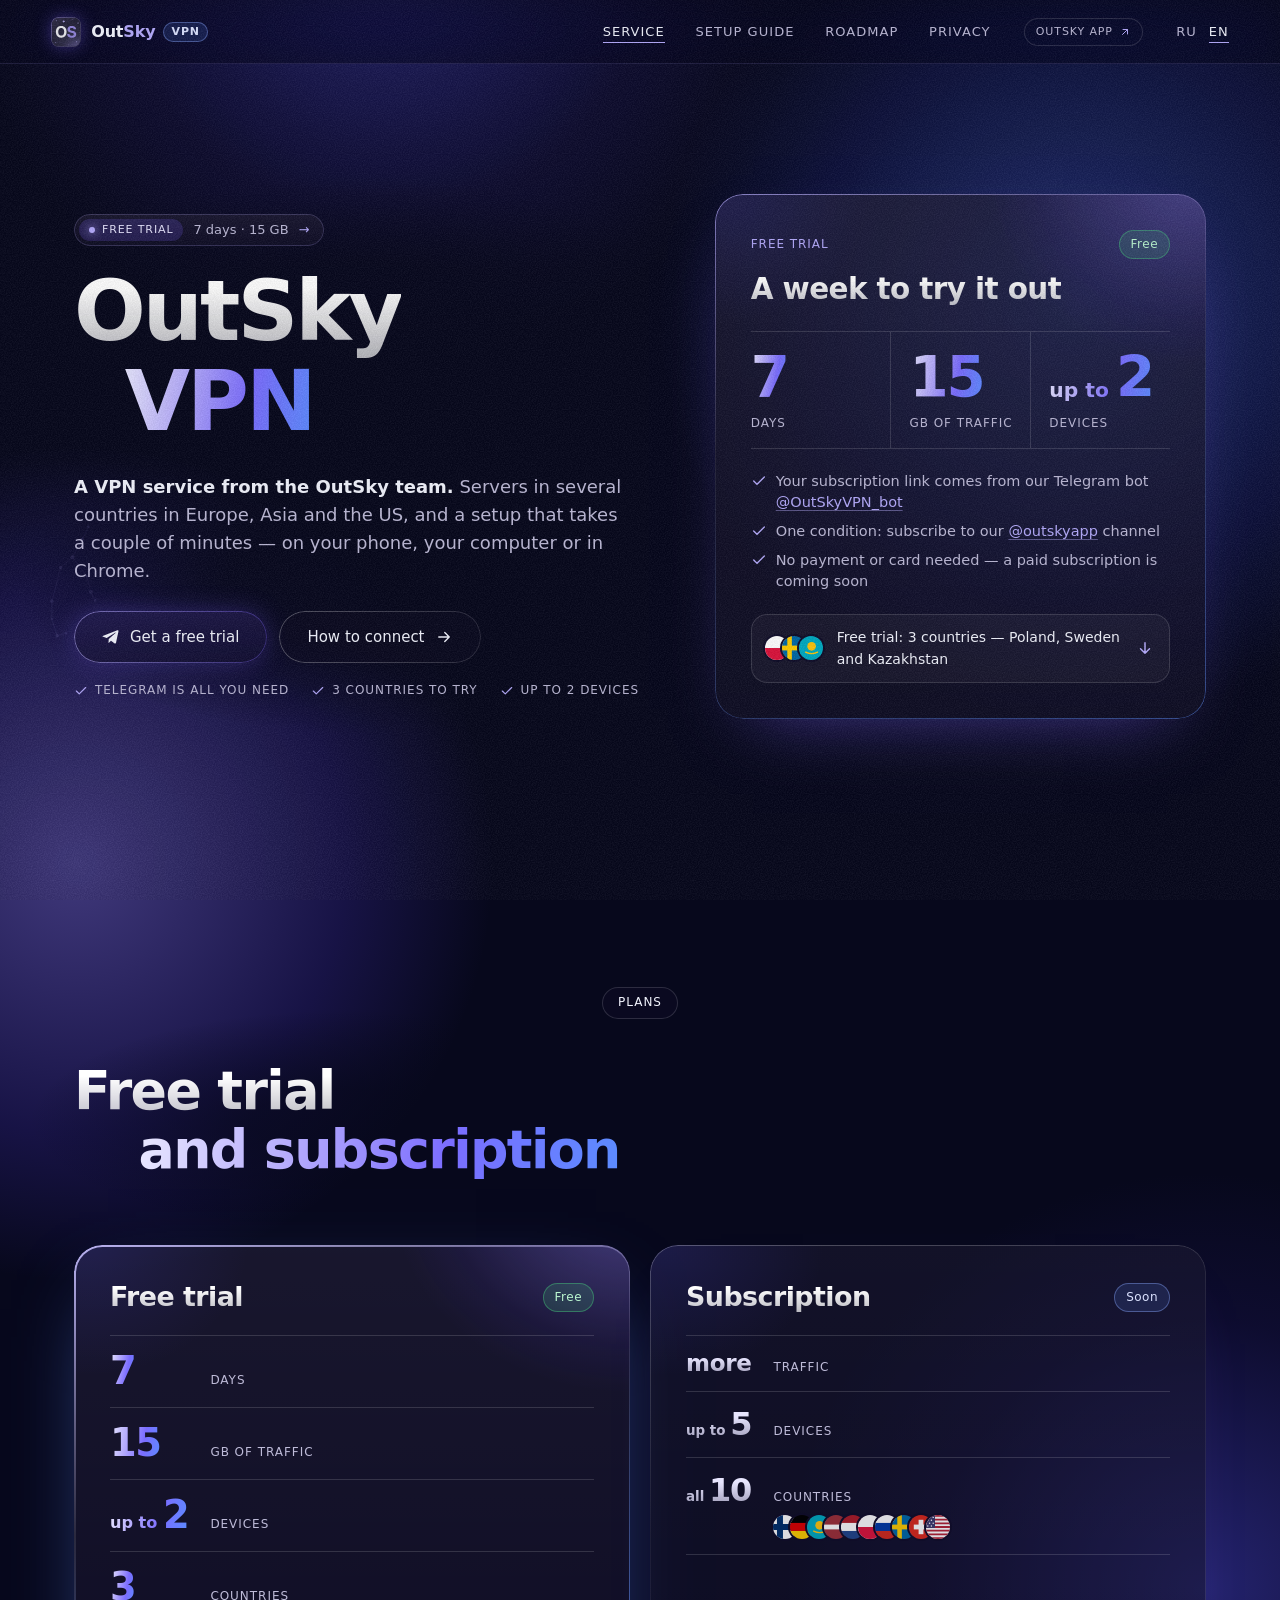
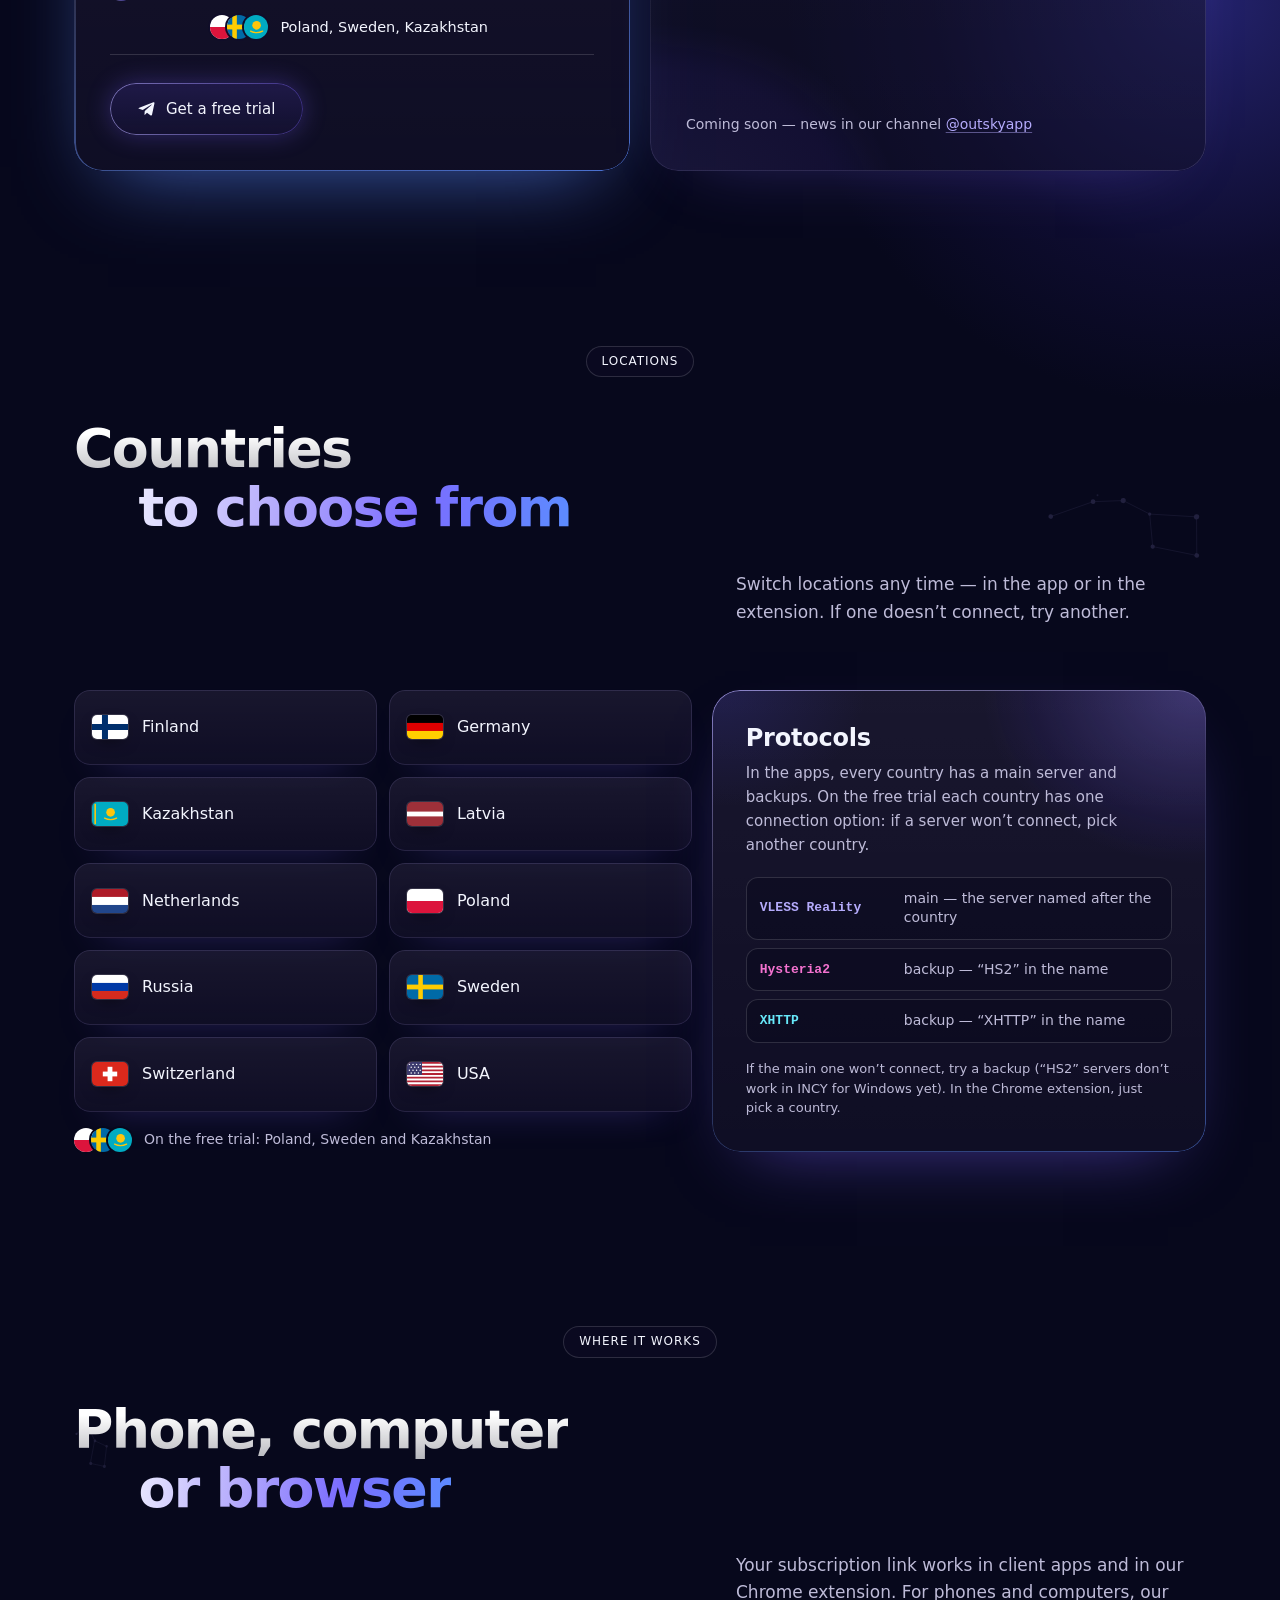
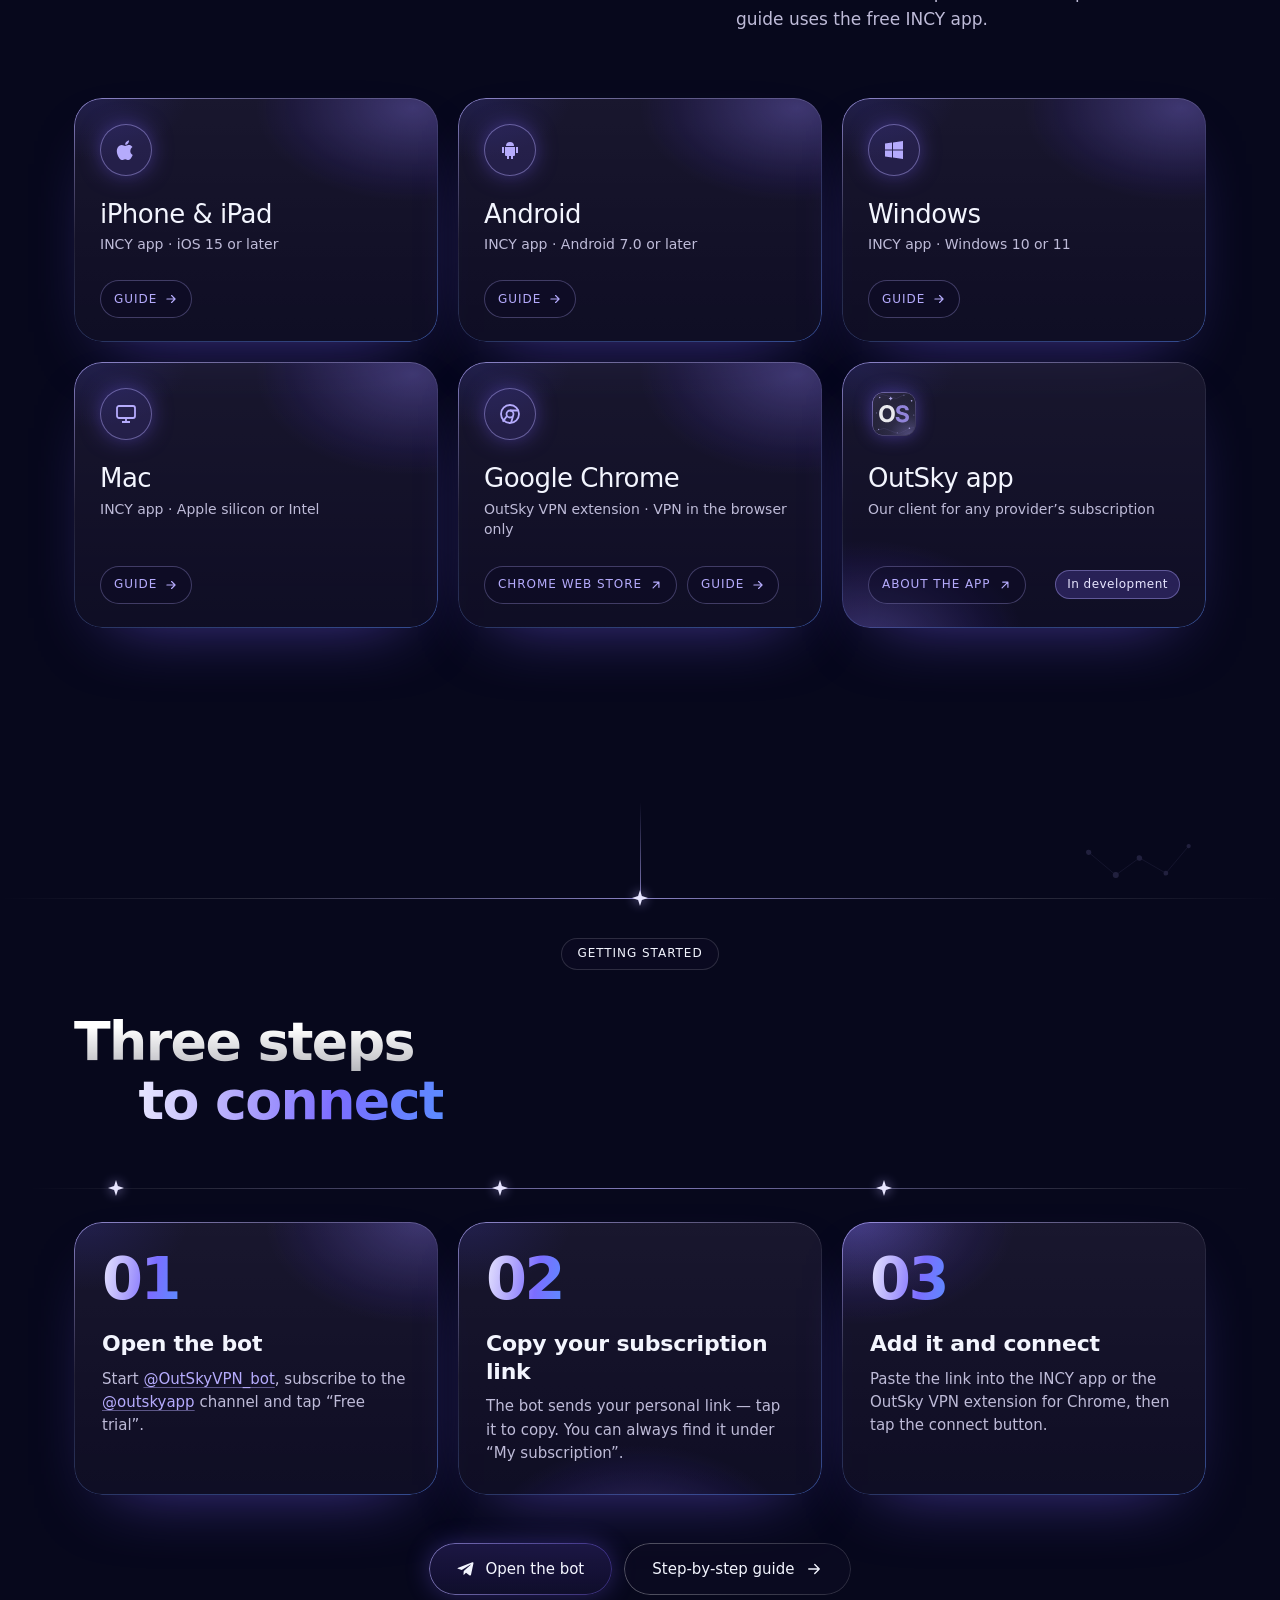
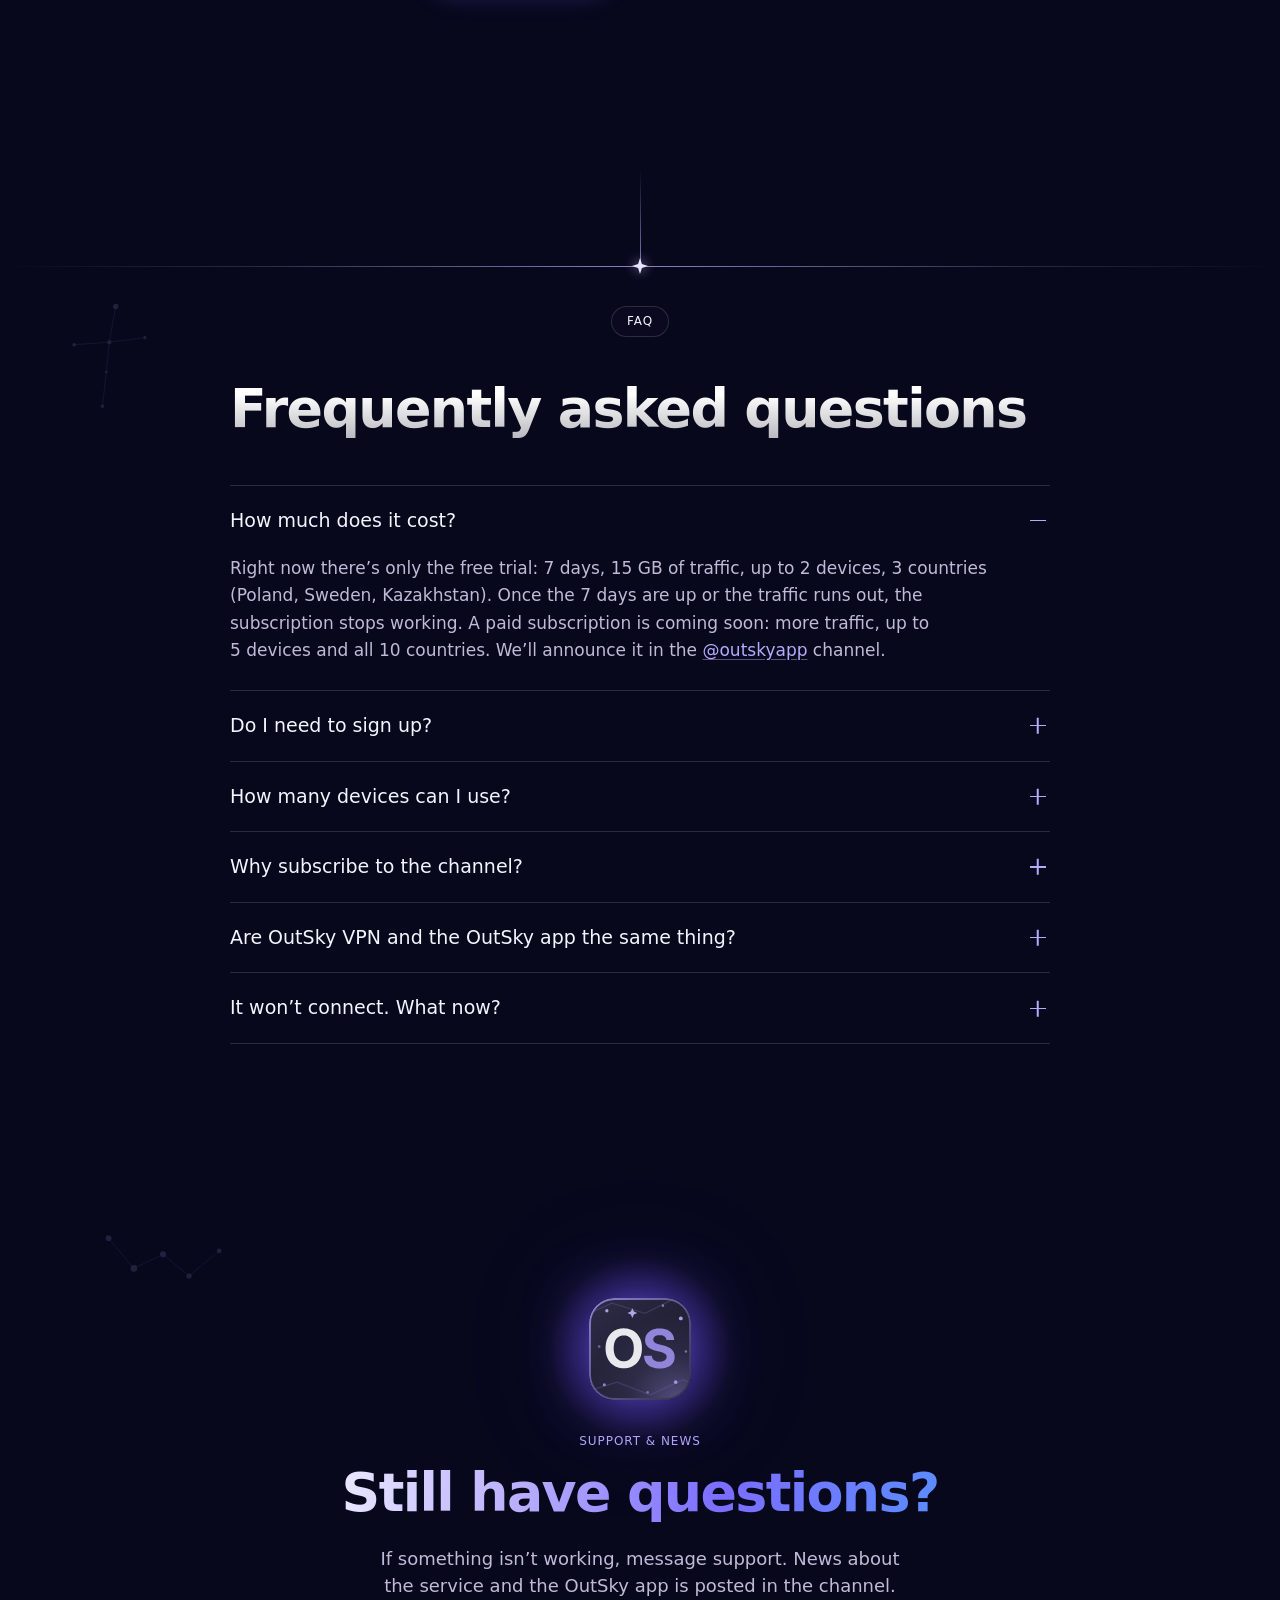
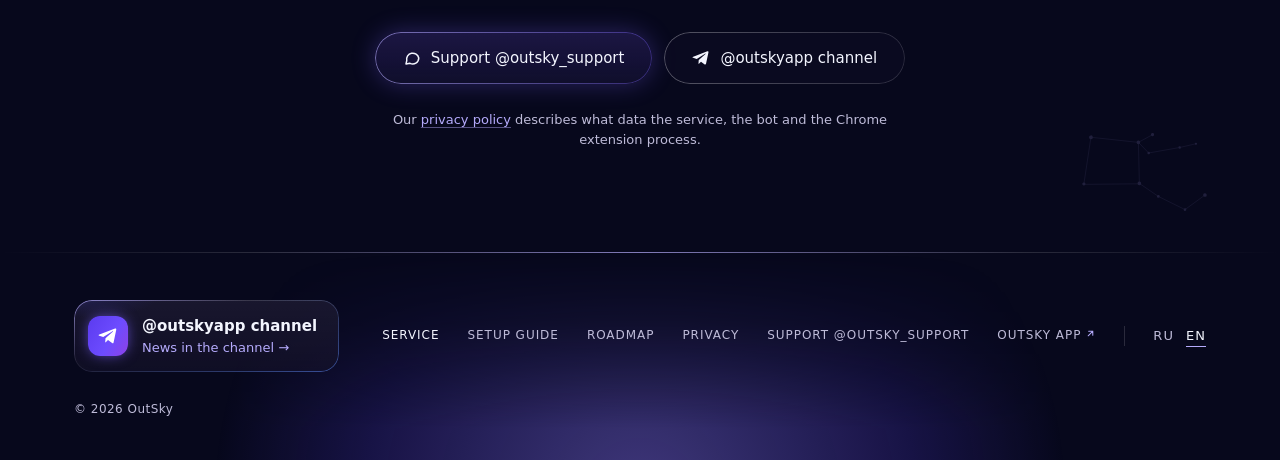
==== commit d2ca3cb2: "Пробный период: 7 дней · 15 ГБ · 3 страны; блок «Тарифы»; политика охватывает outsky.app; правки вёр" ====
--- a/en/index.html
+++ b/en/index.html
@@ -4,7 +4,7 @@
 <meta charset="UTF-8">
 <meta name="viewport" content="width=device-width, initial-scale=1">
 <title>OutSky VPN — a VPN service from the OutSky team</title>
-<meta name="description" content="OutSky VPN is a VPN service from the OutSky team. Free trial via our Telegram bot: 14 days, 25 GB, up to 2 devices. Servers in several countries in Europe, Asia and the US; works on iPhone, Android, Windows, Mac and in Chrome.">
+<meta name="description" content="OutSky VPN is a VPN service from the OutSky team. Free trial via our Telegram bot: 7 days, 15 GB, up to 2 devices, 3 countries. Servers in 10 countries in Europe, Asia and the US; works on iPhone, Android, Windows, Mac and in Chrome.">
 <meta http-equiv="Content-Security-Policy" content="default-src 'self'; img-src 'self' data:; style-src 'self' 'unsafe-inline'; script-src 'self'; font-src 'self'; connect-src 'self'; base-uri 'self'; form-action 'none'">
 <meta name="referrer" content="strict-origin-when-cross-origin">
 <meta name="theme-color" content="#07081c">
@@ -17,14 +17,14 @@
 <link rel="apple-touch-icon" href="/icon.png">
 <meta property="og:type" content="website">
 <meta property="og:site_name" content="OutSky">
-<meta property="og:title" content="OutSky VPN — try it free for 14 days">
+<meta property="og:title" content="OutSky VPN — try it free for 7 days">
 <meta property="og:description" content="A VPN service from the OutSky team: servers in several countries in Europe, Asia and the US; iPhone, Android, Windows, Mac and Chrome. Get a free trial in our Telegram bot.">
 <meta property="og:url" content="https://outsky.cc/en/">
 <meta property="og:image" content="https://outsky.cc/assets/img/og/og-en.jpg">
 <meta property="og:image:type" content="image/jpeg">
 <meta property="og:image:width" content="1200">
 <meta property="og:image:height" content="630">
-<meta property="og:image:alt" content="OutSky VPN — Two weeks to try it out: 14 days, 25 GB of traffic, up to 2 devices">
+<meta property="og:image:alt" content="OutSky VPN — A week to try it out: 7 days, 15 GB of traffic, up to 2 devices">
 <meta property="og:locale" content="en_US">
 <meta property="og:locale:alternate" content="ru_RU">
 <meta name="twitter:card" content="summary_large_image">
@@ -81,7 +81,8 @@
 </nav>
 
 <main id="main">
-<!-- Список стран — в «Locations» (.vp-cn); флаги в карточке пробного периода (.vp-fs) — те же страны в том же порядке (по английскому алфавиту). -->
+<!-- Список стран — в «Locations» (.vp-cn), все 10, по английскому алфавиту. Флаги в карточке пробного периода (.vp-fs), в «Plans» и под списком стран — только страны пробного периода:
+     Poland, Sweden, Kazakhstan (в этом порядке). Протоколы по странам на сайте не называем. -->
 
 <!-- ===== 1. первый экран: слева текст, справа карточка пробного периода ===== -->
 <section class="sec-top vp-top" data-live aria-labelledby="t-h">
@@ -90,7 +91,7 @@
   <div class="wrap vp-hero">
     <div class="vp-txt">
       <div class="hole">
-        <a class="tag" href="#trial"><span class="dot">Free trial</span><span>14 days · 25 GB</span><span class="ar" aria-hidden="true">→</span></a>
+        <a class="tag" href="#trial"><span class="dot">Free trial</span><span>7 days · 15 GB</span><span class="ar" aria-hidden="true">→</span></a>
         <h1 class="h1" id="t-h"><span class="ln" style="--i:0">OutSky</span> <span class="ln l2 acc" style="--i:1">VPN</span></h1>
       </div>
       <div class="hole vp-txt-b">
@@ -101,7 +102,7 @@
         </div>
         <ul class="checks">
           <li><svg viewBox="0 0 24 24" fill="none" stroke="currentColor" stroke-width="2" stroke-linecap="round" stroke-linejoin="round" aria-hidden="true"><path d="M20 6 9 17l-5-5"/></svg>Telegram is all you need</li>
-          <li><svg viewBox="0 0 24 24" fill="none" stroke="currentColor" stroke-width="2" stroke-linecap="round" stroke-linejoin="round" aria-hidden="true"><path d="M20 6 9 17l-5-5"/></svg>Europe, Asia and the US</li>
+          <li><svg viewBox="0 0 24 24" fill="none" stroke="currentColor" stroke-width="2" stroke-linecap="round" stroke-linejoin="round" aria-hidden="true"><path d="M20 6 9 17l-5-5"/></svg>3 countries to try</li>
           <li><svg viewBox="0 0 24 24" fill="none" stroke="currentColor" stroke-width="2" stroke-linecap="round" stroke-linejoin="round" aria-hidden="true"><path d="M20 6 9 17l-5-5"/></svg>Up to 2 devices</li>
         </ul>
       </div>
@@ -110,23 +111,53 @@
     <!-- карточка пробного периода: стекло, цифры крупно, условия, флаги -->
     <section class="pane vp-trial" id="trial" aria-labelledby="trial-h">
       <div class="vp-tr-top"><span class="micro">Free trial</span><span class="st av">Free</span></div>
-      <h2 id="trial-h">Two weeks to try it out</h2>
+      <h2 id="trial-h">A week to try it out</h2>
       <div class="vp-nums">
-        <div><b>14</b><span>days</span></div>
-        <div><b>25</b><span>GB of traffic</span></div>
+        <div><b>7</b><span>days</span></div>
+        <div><b>15</b><span>GB of traffic</span></div>
         <div><b><small>up to </small>2</b><span>devices</span></div>
       </div>
       <ul class="mini">
         <li><svg viewBox="0 0 24 24" fill="none" stroke="currentColor" stroke-width="2" stroke-linecap="round" aria-hidden="true"><path d="M20 6 9 17l-5-5"/></svg><span>Your subscription link comes from our Telegram bot <a href="https://t.me/OutSkyVPN_bot">@OutSkyVPN_bot</a></span></li>
         <li><svg viewBox="0 0 24 24" fill="none" stroke="currentColor" stroke-width="2" stroke-linecap="round" aria-hidden="true"><path d="M20 6 9 17l-5-5"/></svg><span>One condition: subscribe to our <a href="https://t.me/outskyapp">@outskyapp</a> channel</span></li>
-        <li><svg viewBox="0 0 24 24" fill="none" stroke="currentColor" stroke-width="2" stroke-linecap="round" aria-hidden="true"><path d="M20 6 9 17l-5-5"/></svg><span>No payment or card needed — paid plans are coming later</span></li>
-      </ul>
-      <a class="vp-flags" href="#locations"><span class="vp-fs" aria-hidden="true"><i><svg viewBox="0 0 30 20" preserveAspectRatio="xMidYMid slice"><use href="#f-fi"/></svg></i><i><svg viewBox="0 0 30 20" preserveAspectRatio="xMidYMid slice"><use href="#f-de"/></svg></i><i><svg viewBox="0 0 30 20" preserveAspectRatio="xMidYMid slice"><use href="#f-kz"/></svg></i><i><svg viewBox="0 0 30 20" preserveAspectRatio="xMidYMid slice"><use href="#f-lv"/></svg></i><i><svg viewBox="0 0 30 20" preserveAspectRatio="xMidYMid slice"><use href="#f-nl"/></svg></i><i><svg viewBox="0 0 30 20" preserveAspectRatio="xMidYMid slice"><use href="#f-pl"/></svg></i><i><svg viewBox="0 0 30 20" preserveAspectRatio="xMidYMid slice"><use href="#f-ru"/></svg></i><i><svg viewBox="0 0 30 20" preserveAspectRatio="xMidYMid slice"><use href="#f-se"/></svg></i><i><svg viewBox="0 0 30 20" preserveAspectRatio="xMidYMid slice"><use href="#f-ch"/></svg></i><i><svg viewBox="0 0 30 20" preserveAspectRatio="xMidYMid slice"><use href="#f-us"/></svg></i></span><span class="vp-fl-t">Europe, Asia and the US</span><svg class="vp-fl-a" viewBox="0 0 24 24" fill="none" stroke="currentColor" stroke-width="2" stroke-linecap="round" stroke-linejoin="round" aria-hidden="true"><path d="M12 5v14M6 13l6 6 6-6"/></svg></a>
+        <li><svg viewBox="0 0 24 24" fill="none" stroke="currentColor" stroke-width="2" stroke-linecap="round" aria-hidden="true"><path d="M20 6 9 17l-5-5"/></svg><span>No payment or card needed — a paid subscription is coming soon</span></li>
+      </ul>
+      <a class="vp-flags" href="#locations"><span class="vp-fs" aria-hidden="true"><i><svg viewBox="0 0 30 20" preserveAspectRatio="xMidYMid slice"><use href="#f-pl"/></svg></i><i><svg viewBox="0 0 30 20" preserveAspectRatio="xMidYMid slice"><use href="#f-se"/></svg></i><i><svg viewBox="0 0 30 20" preserveAspectRatio="xMidYMid slice"><use href="#f-kz"/></svg></i></span><span class="vp-fl-t">Free trial: 3&nbsp;countries — Poland, Sweden and Kazakhstan</span><svg class="vp-fl-a" viewBox="0 0 24 24" fill="none" stroke="currentColor" stroke-width="2" stroke-linecap="round" stroke-linejoin="round" aria-hidden="true"><path d="M12 5v14M6 13l6 6 6-6"/></svg></a>
     </section>
   </div>
 </section>
 
-<!-- ===== 2. локации: страны стеклянными плитками, справа — протоколы ===== -->
+<!-- ===== 2. тарифы: пробный период (подсвечен, кнопка в бота) и подписка («Soon», спокойнее) — две стеклянные карточки, на узких — одна под другой ===== -->
+<section class="sec vp-plans" id="plans" data-live aria-labelledby="pl-h">
+  <div class="neb" aria-hidden="true"><i class="br ind"></i></div>
+  <div class="wrap sh">
+    <span class="kick rv">Plans</span>
+    <h2 class="h2 wr rv hole" id="pl-h"><span class="ln" style="--i:0">Free trial</span> <span class="ln l2 acc" style="--i:1">and subscription</span></h2>
+  </div>
+  <div class="wrap vp-cmp">
+    <section class="pane vp-tc vp-tc-tr rv" style="--i:0" aria-labelledby="pl-tr-h">
+      <div class="vp-tc-hd"><h3 id="pl-tr-h">Free trial</h3><span class="st av">Free</span></div>
+      <ul class="vp-tc-li">
+        <li><b>7</b> <span>days</span></li>
+        <li><b>15</b> <span>GB of traffic</span></li>
+        <li><b><small>up to </small>2</b> <span>devices</span></li>
+        <li><b>3</b> <span>countries <span class="vp-tc-cn"><span class="vp-fs" aria-hidden="true"><i><svg viewBox="0 0 30 20" preserveAspectRatio="xMidYMid slice"><use href="#f-pl"/></svg></i><i><svg viewBox="0 0 30 20" preserveAspectRatio="xMidYMid slice"><use href="#f-se"/></svg></i><i><svg viewBox="0 0 30 20" preserveAspectRatio="xMidYMid slice"><use href="#f-kz"/></svg></i></span>Poland, Sweden, Kazakhstan</span></span></li>
+      </ul>
+      <div class="ctas"><a class="pill pill-main" href="https://t.me/OutSkyVPN_bot"><span class="comet" aria-hidden="true"><i></i></span><svg viewBox="0 0 24 24" fill="currentColor" aria-hidden="true"><path d="M21.9 4.6 18.7 19.7c-.2 1-.9 1.3-1.8.8l-4.9-3.6-2.4 2.3c-.3.3-.5.5-1 .5l.4-5 9-8.2c.4-.4-.1-.6-.6-.2L6.3 13.3l-4.8-1.5c-1-.3-1-1 .2-1.5l18.8-7.2c.9-.3 1.6.2 1.4 1.5z"/></svg><span>Get a free trial</span></a></div>
+    </section>
+    <section class="pane vp-tc vp-tc-sub rv" style="--i:1" aria-labelledby="pl-sub-h">
+      <div class="vp-tc-hd"><h3 id="pl-sub-h">Subscription</h3><span class="st soon">Soon</span></div>
+      <ul class="vp-tc-li">
+        <li><b class="w">more</b> <span>traffic</span></li>
+        <li><b><small>up to </small>5</b> <span>devices</span></li>
+        <li><b><small>all </small>10</b> <span>countries <span class="vp-tc-cn"><span class="vp-fs" aria-hidden="true"><i><svg viewBox="0 0 30 20" preserveAspectRatio="xMidYMid slice"><use href="#f-fi"/></svg></i><i><svg viewBox="0 0 30 20" preserveAspectRatio="xMidYMid slice"><use href="#f-de"/></svg></i><i><svg viewBox="0 0 30 20" preserveAspectRatio="xMidYMid slice"><use href="#f-kz"/></svg></i><i><svg viewBox="0 0 30 20" preserveAspectRatio="xMidYMid slice"><use href="#f-lv"/></svg></i><i><svg viewBox="0 0 30 20" preserveAspectRatio="xMidYMid slice"><use href="#f-nl"/></svg></i><i><svg viewBox="0 0 30 20" preserveAspectRatio="xMidYMid slice"><use href="#f-pl"/></svg></i><i><svg viewBox="0 0 30 20" preserveAspectRatio="xMidYMid slice"><use href="#f-ru"/></svg></i><i><svg viewBox="0 0 30 20" preserveAspectRatio="xMidYMid slice"><use href="#f-se"/></svg></i><i><svg viewBox="0 0 30 20" preserveAspectRatio="xMidYMid slice"><use href="#f-ch"/></svg></i><i><svg viewBox="0 0 30 20" preserveAspectRatio="xMidYMid slice"><use href="#f-us"/></svg></i></span></span></span></li>
+      </ul>
+      <p class="fnote">Coming soon — news in our channel <a href="https://t.me/outskyapp">@outskyapp</a></p>
+    </section>
+  </div>
+</section>
+
+<!-- ===== 3. локации: страны стеклянными плитками, справа — протоколы ===== -->
 <section class="sec vp-loc" id="locations" data-live aria-labelledby="loc-h">
   <div class="neb" aria-hidden="true"><i class="tl el"></i><i class="br ind"></i></div>
   <svg class="cst vp-c-ursa" viewBox="-6 6 156 66" aria-hidden="true"><use href="/assets/img/constellations.svg#ursa"/></svg>
@@ -136,21 +167,24 @@
     <p class="sh-p rv hole">Switch locations any time — in the app or in the extension. If one doesn’t connect, try another.</p>
   </div>
   <div class="wrap vp-loc-in">
-    <ul class="vp-cn" aria-label="Countries">
-      <li class="rv" style="--i:0"><svg viewBox="0 0 30 20" aria-hidden="true"><use href="#f-fi"/></svg>Finland</li>
-      <li class="rv" style="--i:1"><svg viewBox="0 0 30 20" aria-hidden="true"><use href="#f-de"/></svg>Germany</li>
-      <li class="rv" style="--i:2"><svg viewBox="0 0 30 20" aria-hidden="true"><use href="#f-kz"/></svg>Kazakhstan</li>
-      <li class="rv" style="--i:3"><svg viewBox="0 0 30 20" aria-hidden="true"><use href="#f-lv"/></svg>Latvia</li>
-      <li class="rv" style="--i:4"><svg viewBox="0 0 30 20" aria-hidden="true"><use href="#f-nl"/></svg>Netherlands</li>
-      <li class="rv" style="--i:5"><svg viewBox="0 0 30 20" aria-hidden="true"><use href="#f-pl"/></svg>Poland</li>
-      <li class="rv" style="--i:6"><svg viewBox="0 0 30 20" aria-hidden="true"><use href="#f-ru"/></svg>Russia</li>
-      <li class="rv" style="--i:7"><svg viewBox="0 0 30 20" aria-hidden="true"><use href="#f-se"/></svg>Sweden</li>
-      <li class="rv" style="--i:8"><svg viewBox="0 0 30 20" aria-hidden="true"><use href="#f-ch"/></svg>Switzerland</li>
-      <li class="rv" style="--i:9"><svg viewBox="0 0 30 20" aria-hidden="true"><use href="#f-us"/></svg>USA</li>
-    </ul>
+    <div class="vp-cn-w">
+      <ul class="vp-cn" aria-label="Countries">
+        <li class="rv" style="--i:0"><svg viewBox="0 0 30 20" aria-hidden="true"><use href="#f-fi"/></svg>Finland</li>
+        <li class="rv" style="--i:1"><svg viewBox="0 0 30 20" aria-hidden="true"><use href="#f-de"/></svg>Germany</li>
+        <li class="rv" style="--i:2"><svg viewBox="0 0 30 20" aria-hidden="true"><use href="#f-kz"/></svg>Kazakhstan</li>
+        <li class="rv" style="--i:3"><svg viewBox="0 0 30 20" aria-hidden="true"><use href="#f-lv"/></svg>Latvia</li>
+        <li class="rv" style="--i:4"><svg viewBox="0 0 30 20" aria-hidden="true"><use href="#f-nl"/></svg>Netherlands</li>
+        <li class="rv" style="--i:5"><svg viewBox="0 0 30 20" aria-hidden="true"><use href="#f-pl"/></svg>Poland</li>
+        <li class="rv" style="--i:6"><svg viewBox="0 0 30 20" aria-hidden="true"><use href="#f-ru"/></svg>Russia</li>
+        <li class="rv" style="--i:7"><svg viewBox="0 0 30 20" aria-hidden="true"><use href="#f-se"/></svg>Sweden</li>
+        <li class="rv" style="--i:8"><svg viewBox="0 0 30 20" aria-hidden="true"><use href="#f-ch"/></svg>Switzerland</li>
+        <li class="rv" style="--i:9"><svg viewBox="0 0 30 20" aria-hidden="true"><use href="#f-us"/></svg>USA</li>
+      </ul>
+      <p class="vp-cn-tr rv"><span class="vp-fs" aria-hidden="true"><i><svg viewBox="0 0 30 20" preserveAspectRatio="xMidYMid slice"><use href="#f-pl"/></svg></i><i><svg viewBox="0 0 30 20" preserveAspectRatio="xMidYMid slice"><use href="#f-se"/></svg></i><i><svg viewBox="0 0 30 20" preserveAspectRatio="xMidYMid slice"><use href="#f-kz"/></svg></i></span>On the free trial: Poland, Sweden and Kazakhstan</p>
+    </div>
     <div class="pane vp-proto rv" style="--gx:90%; --gy:8%">
       <h3>Protocols</h3>
-      <p>In the apps, every country has a main server and backups.</p>
+      <p>In the apps, every country has a main server and backups. On the free trial each country has one connection option: if a server won’t connect, pick another country.</p>
       <ul class="vp-prows">
         <li><code class="p-vl">VLESS Reality</code><span>main — the server named after the country</span></li>
         <li><code class="p-hy">Hysteria2</code><span>backup — “HS2” in the name</span></li>
@@ -161,7 +195,7 @@
   </div>
 </section>
 
-<!-- ===== 3. где работает: устройства стеклянными карточками (система посетителя — с меткой, cc.js) ===== -->
+<!-- ===== 4. где работает: устройства стеклянными карточками (система посетителя — с меткой, cc.js) ===== -->
 <section class="sec vp-dev" id="devices" data-live aria-labelledby="dev-h">
   <div class="neb" aria-hidden="true"><i class="tr"></i><i class="bl el"></i></div>
   <svg class="cst vp-c-lyra" viewBox="-6 -6 40 52" aria-hidden="true"><use href="/assets/img/constellations.svg#lyra"/></svg>
@@ -194,7 +228,7 @@
   </div>
 </section>
 
-<!-- ===== 4. как начать: три шага по «линии горизонта» со звёздами ===== -->
+<!-- ===== 5. как начать: три шага по «линии горизонта» со звёздами ===== -->
 <section class="sec vp-start" id="start" data-live aria-labelledby="st-h">
   <div class="neb" aria-hidden="true"><i class="tl ind"></i><i class="br el"></i></div>
   <div class="ritual rv" aria-hidden="true"><i class="r-v"></i><i class="r-h"></i><svg class="r-star" viewBox="0 0 16 16"><path d="M8 0l1.9 6.1L16 8l-6.1 1.9L8 16l-1.9-6.1L0 8l6.1-1.9z"/></svg></div>
@@ -222,7 +256,7 @@
   </div>
 </section>
 
-<!-- ===== 5. вопросы ===== -->
+<!-- ===== 6. вопросы ===== -->
 <section class="sec faq" id="faq" data-live aria-labelledby="q-h">
   <div class="neb" aria-hidden="true"><i class="bl"></i><i class="tr el"></i></div>
   <div class="ritual rv" aria-hidden="true"><i class="r-v"></i><i class="r-h"></i><svg class="r-star" viewBox="0 0 16 16"><path d="M8 0l1.9 6.1L16 8l-6.1 1.9L8 16l-1.9-6.1L0 8l6.1-1.9z"/></svg></div>
@@ -232,9 +266,9 @@
     <span class="kick rv">FAQ</span>
     <h2 class="h2 wr rv hole" id="q-h"><span class="ln" style="--i:0">Frequently asked questions</span></h2>
     <div class="faq-list">
-      <details open><summary>How much does it cost?</summary><p>Right now there’s only the free trial: 14 days, 25 GB of traffic, up to 2 devices. Once the 14 days are up or the traffic runs out, the subscription stops working. Paid plans are coming later — we’ll announce them in the <a href="https://t.me/outskyapp">@outskyapp</a> channel.</p></details>
+      <details open><summary>How much does it cost?</summary><p>Right now there’s only the free trial: 7&nbsp;days, 15&nbsp;GB of traffic, up to 2&nbsp;devices, 3&nbsp;countries (Poland, Sweden, Kazakhstan). Once the 7&nbsp;days are up or the traffic runs out, the subscription stops working. A paid subscription is coming soon: more traffic, up to 5&nbsp;devices and all 10&nbsp;countries. We’ll announce it in the <a href="https://t.me/outskyapp">@outskyapp</a> channel.</p></details>
       <details><summary>Do I need to sign up?</summary><p>No separate account needed — Telegram is enough. You get your subscription link from <a href="https://t.me/OutSkyVPN_bot">@OutSkyVPN_bot</a>.</p></details>
-      <details><summary>How many devices can I use?</summary><p>Up to two — say, a phone and a computer. Each VPN app on a device counts separately. On the free trial the subscription works only in VPN apps that send a device identifier, such as INCY and Happ. To free a slot, open My subscription → Devices in the bot (one reset every 24 hours) or write to <a href="https://t.me/outsky_support">@outsky_support</a>.</p></details>
+      <details><summary>How many devices can I use?</summary><p>Up to two on the free trial — say, a phone and a computer; the paid subscription will allow up to five. Each VPN app on a device counts separately. On the free trial the subscription works only in VPN apps that send a device identifier, such as INCY and Happ. To free a slot, open My subscription → Devices in the bot (one reset every 24 hours) or write to <a href="https://t.me/outsky_support">@outsky_support</a>.</p></details>
       <details><summary>Why subscribe to the channel?</summary><p>It’s a condition of the free trial. The <a href="https://t.me/outskyapp">@outskyapp</a> channel posts news about the service and the OutSky app.</p></details>
       <details><summary>Are OutSky VPN and the OutSky app the same thing?</summary><p>No. OutSky VPN is a service: servers and a subscription. The OutSky app is a separate free client for any provider’s subscription, and it’s still in development. You can use the service today with INCY or the Chrome extension.</p></details>
       <details><summary>It won’t connect. What now?</summary><p>Pick a different server or location. Still stuck? Message <a href="https://t.me/outsky_support">@outsky_support</a> with your device and what you see on screen — a screenshot helps.</p></details>
@@ -242,7 +276,7 @@
   </div>
 </section>
 
-<!-- ===== 6. финал: поддержка и новости (знак, заголовок, две пилюли) ===== -->
+<!-- ===== 7. финал: поддержка и новости (знак, заголовок, две пилюли) ===== -->
 <section class="fin vp-fin" id="support" data-live aria-labelledby="sup-h">
   <div class="neb" aria-hidden="true"><i class="bl ind"></i><i class="bc el"></i><i class="br"></i></div>
   <svg class="cst c-cass2" viewBox="-6 2 92 40" aria-hidden="true"><use href="/assets/img/constellations.svg#cass"/></svg>
--- a/assets/css/nebula.css
+++ b/assets/css/nebula.css
@@ -165,7 +165,8 @@
 [id]{scroll-margin-top:calc(var(--header-h) + 16px)}
 /* и фокус с клавиатуры (Shift+Tab вверх) не прячется под шапкой; внутри превью приложения — свои списки, их не трогаем */
 :where(a,button,summary,[tabindex]):not(.os-ui *){scroll-margin-top:calc(var(--header-h) + 16px)}
-@media (prefers-reduced-motion:no-preference){ html{scroll-behavior:smooth} }
+/* плавно — только после загрузки (html.smooth ставит sky.js): переход по якорю при открытии (#ru-bot, #iphone) — сразу, иначе в фоновой вкладке и webview он может застрять вверху */
+@media (prefers-reduced-motion:no-preference){ html.smooth{scroll-behavior:smooth} }
 .logo{display:flex; align-items:center; gap:10px; text-decoration:none; color:var(--text); flex-shrink:0}
 .logo .mark{display:block; width:30px; height:30px; border-radius:8px; box-shadow:0 0 16px rgb(123 97 255/.4)}
 .word{font-weight:700; font-size:16px; letter-spacing:-.01em} .word b{color:var(--lav); font-weight:700}
--- a/assets/css/cc.css
+++ b/assets/css/cc.css
@@ -24,7 +24,13 @@
   text-transform:uppercase; color:var(--text-2); text-decoration:none; box-shadow:inset 0 0 0 1px var(--hair); transition:color var(--d-s),box-shadow var(--d-s)}
 .cc-app svg{width:12px; height:12px; color:var(--lav)}
 .cc-app:hover{color:var(--text); box-shadow:inset 0 0 0 1px rgb(181 171 252/.45)}
-@media (max-width:1199px){ .cc-app{display:none} }
+/* ссылка на сайт приложения — в шапке, где она помещается рядом с меню (≥1080); 981–1079 шапка — как на ≤980: кнопка «Меню», в меню есть и ссылка (05), и язык */
+@media (max-width:1079px){ .cc-app{display:none} }
+@media (min-width:981px) and (max-width:1079px){
+  .cc .hd-nav,.cc .hd>.lang{display:none}
+  @supports selector(:popover-open){ .cc .menu-btn:not(.menu-fb){display:inline-flex} }
+  @supports not selector(:popover-open){ .cc .menu-fb{display:inline-flex} }
+}
 /* меню: длинные пункты («Конфиденциальность») помещаются в 320px */
 .cc .menu-list a{font-size:clamp(18px,6vw,36px)}
 .cc-ext{width:.6em; height:.6em; align-self:center; color:var(--lav); flex-shrink:0}
@@ -59,19 +65,63 @@
 .vp-fs svg{display:block; width:100%; height:100%}
 .vp-fl-a{position:absolute; right:16px; top:calc(50% - 9px); width:18px; height:18px; color:var(--lav); transition:transform var(--d-s) var(--e-out)}
 .vp-flags:hover .vp-fl-a{transform:translateY(3px)}
+.vp-fl-t{flex:1 1 16.5em}   /* подпись (страны пробного периода) — рядом с тремя флагами, только если там помещается в 2 строки (русской нужно ~16.2em, английской ~15.25em); иначе — под флагами целиком */
+html[lang=en] .vp-fl-t{flex-basis:15.5em}
 @media (max-width:980px){ .vp-hero{grid-template-columns:1fr} .vp-trial{max-width:560px} }
 /* ≤359: подписи цифр не упираются в рамку карточки */
 @media (max-width:359px){ .vp-trial{padding:22px 20px} .vp-nums>div{padding-left:12px} .vp-nums span{font-size:11px; letter-spacing:.04em} }
 
+/* ===== сервис: тарифы — две карточки рядом (≤760 — одна под другой). Пробный период подсвечен: электрик-грань, свечение, цифры градиентом,
+   кнопка в бота; подписка спокойнее: тусклая грань, почти без свечения, значения «стеклом», метка «Скоро». Строки — значение крупно, подпись микро-капсом ===== */
+.vp-plans .neb .br{left:94%; top:72%}
+.vp-cmp{display:grid; grid-template-columns:repeat(2,minmax(0,1fr)); gap:20px; margin-top:clamp(40px,5vw,72px)}
+.vp-tc{display:flex; flex-direction:column; padding:clamp(24px,3vw,36px)}
+.vp-tc-hd{display:flex; align-items:center; justify-content:space-between; gap:12px}
+.vp-tc h3{margin:0; font-size:clamp(22px,2.1vw,28px); line-height:1.2; font-weight:700; letter-spacing:-.02em; width:fit-content;
+  background:var(--grad-glass); -webkit-background-clip:text; background-clip:text; color:transparent}
+/* колонка значений — по самому широкому значению карточки (subgrid), подписи — с одной вертикали */
+.vp-tc-li{display:grid; grid-template-columns:max-content minmax(0,1fr); column-gap:22px; margin:22px 0 0; padding:0; list-style:none; border-top:1px solid var(--hair)}
+.vp-tc-li li{grid-column:1/-1; display:grid; grid-template-columns:subgrid; align-items:baseline; padding:16px 0 15px; border-bottom:1px solid var(--hair)}
+@supports not (grid-template-columns:subgrid){ .vp-tc-li li{grid-template-columns:7.2em minmax(0,1fr); column-gap:22px} }
+.vp-tc-li b{display:block; width:fit-content; padding-bottom:.04em; font-size:clamp(32px,3vw,42px); line-height:1; font-weight:700; letter-spacing:-.035em;
+  background:var(--grad-text); -webkit-background-clip:text; background-clip:text; color:transparent}
+.vp-tc-li small{font-size:.42em; font-weight:600; letter-spacing:0}
+.vp-tc-li li>span{min-width:0; font-size:12px; font-weight:500; line-height:1.4; letter-spacing:.08em; text-transform:uppercase; color:var(--text-2)}
+.vp-tc-cn{display:flex; flex-wrap:wrap; align-items:center; gap:8px 12px; margin-top:10px; font-size:14.5px; line-height:1.4; letter-spacing:0; text-transform:none; color:var(--text)}
+.vp-tc .ctas{margin-top:auto; padding-top:28px}
+.vp-tc .fnote{margin-top:auto; padding-top:24px; font-size:14px}
+.vp-tc-tr{--gx:92%; --gy:0%; --ga:.42; box-shadow:inset 0 1px 0 rgb(255 255 255/.1),0 30px 80px -34px rgb(91 140 255/.7)}
+.vp-tc-tr::after{padding:1.5px; background:linear-gradient(160deg,rgb(200 192 255/.9),rgb(255 255 255/.1) 40%,rgb(91 140 255/.8))}
+.vp-tc-sub{--gx:10%; --gy:100%; --ga:.1; background:linear-gradient(rgb(255 255 255/.04),rgb(255 255 255/.015)),rgb(13 11 36/.5);
+  box-shadow:inset 0 1px 0 rgb(255 255 255/.05),0 28px 70px -46px rgb(123 97 255/.4)}
+.vp-tc-sub::after{background:linear-gradient(160deg,rgb(255 255 255/.24),rgb(255 255 255/.05) 40%,rgb(181 171 252/.2))}
+.vp-tc-sub .vp-tc-li b{font-size:clamp(28px,2.5vw,34px); background:linear-gradient(#E7E5FE 25%,rgb(190 187 216/.8)); -webkit-background-clip:text; background-clip:text}
+.vp-tc-li b.w{font-size:clamp(20px,1.8vw,24px); letter-spacing:-.015em}   /* значение словом («больше») — не крупнее цифр */
+.vp-tc-sub .vp-fs{opacity:.85}
+.st.soon{color:#DCE3FF; background:rgb(91 140 255/.14); box-shadow:inset 0 0 0 1px rgb(140 170 255/.4)}
+@media (max-width:760px){ .vp-cmp{grid-template-columns:1fr; gap:16px} }
+@media (max-width:420px){
+  .vp-tc{padding:22px 20px} .vp-tc-li{column-gap:16px} .vp-tc-li li{padding:13px 0 12px}
+  .vp-tc .pill{width:100%; justify-content:center; font-size:14px; gap:8px; --pl:16px; padding-right:16px}   /* кнопка во всю ширину карточки — подпись в одну строку и на 320 */
+  .vp-tc-sub .vp-fs{padding-left:8px} .vp-tc-sub .vp-fs i{width:20px; height:20px; margin-left:-8px}   /* десять флагов помещаются в колонку подписи на 320 */
+}
+
 /* ===== сервис: локации ===== */
 .vp-loc .neb .tl{left:8%; top:30%} .vp-loc .neb .br{left:92%; top:78%}
 .vp-loc-in{display:grid; grid-template-columns:minmax(0,1.25fr) minmax(0,1fr); gap:20px; margin-top:clamp(40px,5vw,72px)}
-/* страны — плитки 3×3 высотой с карточку протоколов: флаг сверху, название снизу */
-.vp-cn{display:grid; grid-template-columns:repeat(3,minmax(0,1fr)); grid-auto-rows:1fr; gap:12px; margin:0; padding:0; list-style:none}
+/* страны — 10 плиток без «хвоста» в последнем ряду: флаг сверху, название снизу; рядом с протоколами (≥981) — 2×5 высотой с их карточку,
+   флаг слева от названия; на всю ширину — 5×2 (760–980); 621–759 — 2×5 с флагом слева (широкие плитки не пустуют); ≤620 — 2×5 */
+.vp-cn{display:grid; grid-template-columns:repeat(2,minmax(0,1fr)); grid-auto-rows:1fr; gap:12px; margin:0; padding:0; list-style:none}
 .vp-cn li{display:flex; flex-direction:column; justify-content:space-between; gap:14px; min-height:96px; padding:18px 18px 16px; border-radius:var(--r-md); font-size:16px; font-weight:500; line-height:1.25;
   background:var(--glass); box-shadow:inset 0 0 0 1px rgb(181 171 252/.14),0 18px 40px -30px rgb(123 97 255/.6); transition:box-shadow var(--d-s)}
 .vp-cn li:hover{box-shadow:inset 0 0 0 1px rgb(181 171 252/.4),0 18px 40px -26px rgb(123 97 255/.8)}
 .vp-cn svg{width:36px; height:24px; flex-shrink:0; border-radius:5px; box-shadow:0 0 0 1px rgb(255 255 255/.14),0 6px 16px -6px rgb(0 0 0/.6)}
+/* под плитками — строка о странах пробного периода (три флага кружками); плитки делят оставшуюся высоту колонки */
+.vp-cn-w{display:flex; flex-direction:column; gap:16px; min-width:0}
+.vp-cn-w>.vp-cn{flex:1 1 auto}
+.vp-cn-tr{display:flex; align-items:center; gap:12px; margin:0; font-size:14px; line-height:1.45; color:var(--text-2)}
+.vp-cn-tr .vp-fs{flex-shrink:0}
+.vp-cn-tr .vp-fs i{box-shadow:0 0 0 2px var(--ink)}
 .vp-proto{padding:clamp(24px,3vw,34px)}
 .vp-proto h3{margin:0; font-size:24px; line-height:1.2; font-weight:600; letter-spacing:-.01em}
 .vp-proto>p:not(.fnote){margin:8px 0 0; font-size:15px; color:var(--text-2)}
@@ -81,8 +131,9 @@
 .vp-prows code{font-family:var(--mono); font-size:13px; font-weight:600; color:var(--lav)}
 .vp-prows .p-hy{color:#F472D0} .vp-prows .p-xh{color:#67E8F9}
 .vp-proto .fnote{margin-top:16px}
+@media (min-width:981px),(min-width:621px) and (max-width:759px){ .vp-cn li{flex-direction:row; align-items:center; justify-content:flex-start; min-height:0; padding:14px 18px} }
 @media (max-width:980px){ .vp-loc-in{grid-template-columns:1fr} }
-@media (max-width:620px){ .vp-cn{grid-template-columns:repeat(2,minmax(0,1fr))} }
+@media (min-width:760px) and (max-width:980px){ .vp-cn{grid-template-columns:repeat(5,minmax(0,1fr))} .vp-cn li{padding-inline:14px} }
 @media (max-width:420px){ .vp-cn{gap:8px} .vp-cn li{gap:10px; min-height:56px; padding:10px 12px; font-size:15px} .vp-cn svg{width:24px; height:16px}
   .vp-prows li{grid-template-columns:1fr; gap:4px} }
 
@@ -237,7 +288,7 @@
 @media (max-width:980px){ .gd-two{grid-template-columns:1fr} }
 @media (max-width:480px){
   .gd-s{padding-left:40px} .gd-s::before{left:13.5px} .gd-s h3 .n{width:28px; height:28px; font-size:13px; top:0}
-  .gd-sw .cc-me{position:absolute; top:-9px; right:14px; margin:0; font-size:10.5px; padding:2px 8px}
+  .gd-sw{gap:10px} .gd-sw .cc-me{position:absolute; top:-9px; right:14px; margin:0; font-size:11px; padding:2px 8px}   /* метка на кромке плитки не задевает плитку выше */
   .gd-sw a:has(.cc-me) .gd-ar{margin-left:auto}
   .gd-pane li,.gd-ol li,.gd-pane p{font-size:15px}
   .nb{white-space:normal}
@@ -274,7 +325,7 @@
 .pp-toc a[aria-current]{color:var(--text); border-left-color:var(--lav); background:linear-gradient(90deg,rgb(123 97 255/.16),transparent 85%)}
 /* статья */
 .pp-doc{min-width:0; padding-bottom:clamp(72px,9vw,128px); font-size:17px; line-height:1.75; color:var(--text-2)}
-.pp-doc .pp-h1{margin:0; font-size:clamp(26px,7.6vw,64px)}
+.pp-doc .pp-h1{margin:0; font-size:clamp(26px,7.6vw,58px)}   /* «конфиденциальности» со сдвигом строки помещается в колонку 62ch */
 .pp-lang:not([lang=ru]) .pp-h1{font-size:clamp(44px,7.6vw,72px)}   /* «Privacy Policy» короче русского — крупнее */
 .pp-date{display:flex; align-items:baseline; gap:10px; margin:20px 0 0 !important; font-size:14px; line-height:1.5; color:var(--lav)}
 .pp-date::before{content:""; flex-shrink:0; width:6px; height:6px; border-radius:50%; background:var(--lav); box-shadow:0 0 8px var(--lav); translate:0 -2px}
@@ -403,8 +454,11 @@
 .rm-ftx>p:last-child{margin:0; font-size:15px; line-height:1.55; color:var(--text-2)}
 /* финал короткий: маска .fin>.neb режет и по верхней кромке — пятна меньше, видимая часть (74% радиуса) не доходит до верха */
 .rm-fin .neb i{width:clamp(420px,60vw,880px)}
-.rm-fin .c-peg{display:none}
+/* карточка новостей — ближе к доске (отступ как между блоками, а не перед финалом со знаком); созвездия — только в боковых полях рядом с карточкой */
+.rm-fin{padding-top:clamp(56px,4.4vw,64px)}
+.rm-fin .c-peg,.rm-fin .c-cass2{display:none}
 @media (min-width:1240px){ .rm-fin .c-peg{display:block} }
+@media (min-width:1320px){ .rm-fin .c-cass2{display:block} }
 /* широкие и высокие экраны: короткие колонки едут рядом с длинной (только если колонок ≤4 — иначе доска прокручивается вбок) */
 @media (min-width:981px) and (min-height:760px){
   .rm-board:not(:has(> .rm-col:nth-child(6))){overflow:visible}
@@ -457,19 +511,20 @@
   .rm-card,.rm-badge::before{animation:none}
 }
 @media (prefers-reduced-transparency:reduce){
-  .vp-cn li,.gd-sw a,.gd-tip,.rm-col,.rm-tabs{background:#120F2C}
+  .vp-cn li,.vp-tc-sub,.gd-sw a,.gd-tip,.rm-col,.rm-tabs{background:#120F2C}
   .rm-card{background:#1A1638}
 }
 @media (prefers-contrast:more){
-  .vp-nums b,.vp-sn,.vp-trial h2,.gd-card h2,.gd-pane h2,.pp-doc h2 .pp-t,.rm-fh{background:none; color:var(--text)}
+  .vp-nums b,.vp-sn,.vp-trial h2,.vp-tc h3,.vp-tc-li b,.vp-tc-sub .vp-tc-li b,.gd-card h2,.gd-pane h2,.pp-doc h2 .pp-t,.rm-fh{background:none; color:var(--text)}
   .vp-cn li,.vp-prows li,.vp-acts a,.vp-flags,.cc-app,.gd-sw a,.nb,.gd-tip,.rm-card,.rm-chip,.rm-count{box-shadow:inset 0 0 0 1px rgb(181 171 252/.7)}
   .pp-toc ol{border-left-color:rgb(255 255 255/.4)}
+  .vp-tc-tr::after,.vp-tc-sub::after{background:rgb(181 171 252/.7)}
 }
 @media (forced-colors:active){
   .vp-cn li,.vp-prows li,.vp-acts a,.vp-flags,.cc-app,.cc-vpn,.cc-me,.st,.gd-k,.gd-sw a,.gd-note,.gd-tip,.nb,.pp-doc code,
   .rm-col,.rm-card,.rm-badge,.rm-chip,.rm-count,.rm-tabs,.rm-tab,.rm-empty{border:1px solid CanvasText}
   .gd-sw a[aria-current],.rm-tab[aria-selected="true"]{border-width:3px}
-  .vp-nums b,.vp-sn,.vp-trial h2,.gd-card h2,.gd-pane h2,.pp-doc h2 .pp-t,.rm-fh{background:none; color:CanvasText}
+  .vp-nums b,.vp-sn,.vp-trial h2,.vp-tc h3,.vp-tc-li b,.vp-tc-sub .vp-tc-li b,.gd-card h2,.gd-pane h2,.pp-doc h2 .pp-t,.rm-fh{background:none; color:CanvasText}
   .vp-steps::before,.vp-star,.vp-pi,.gd-gi,.gd-s h3 .n{box-shadow:none; filter:none}
   .gd-s::before,.pp-hr::after,.pp-doc li::before,.pp-date::before,.rm-badge::before{display:none}
   .pp-doc li{list-style:disc} .pp-toc a[aria-current]{border-left:3px solid CanvasText}
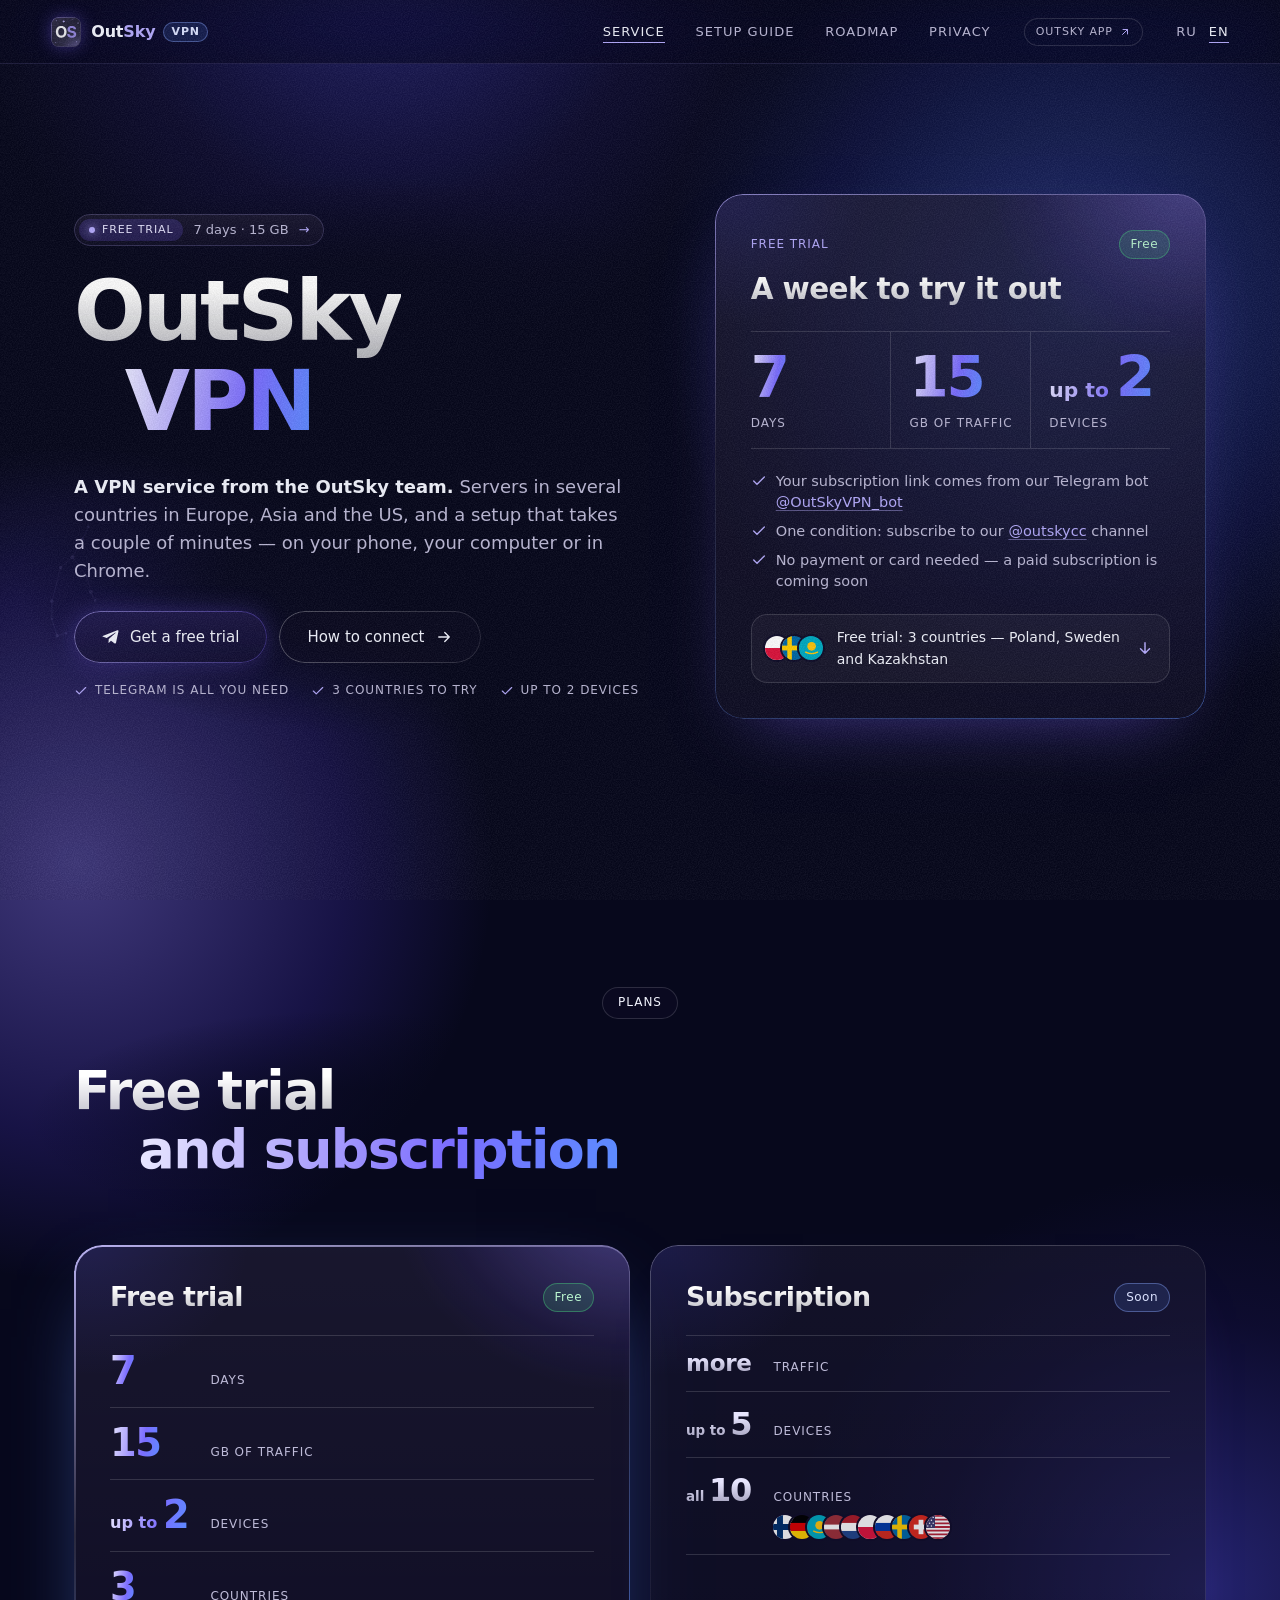
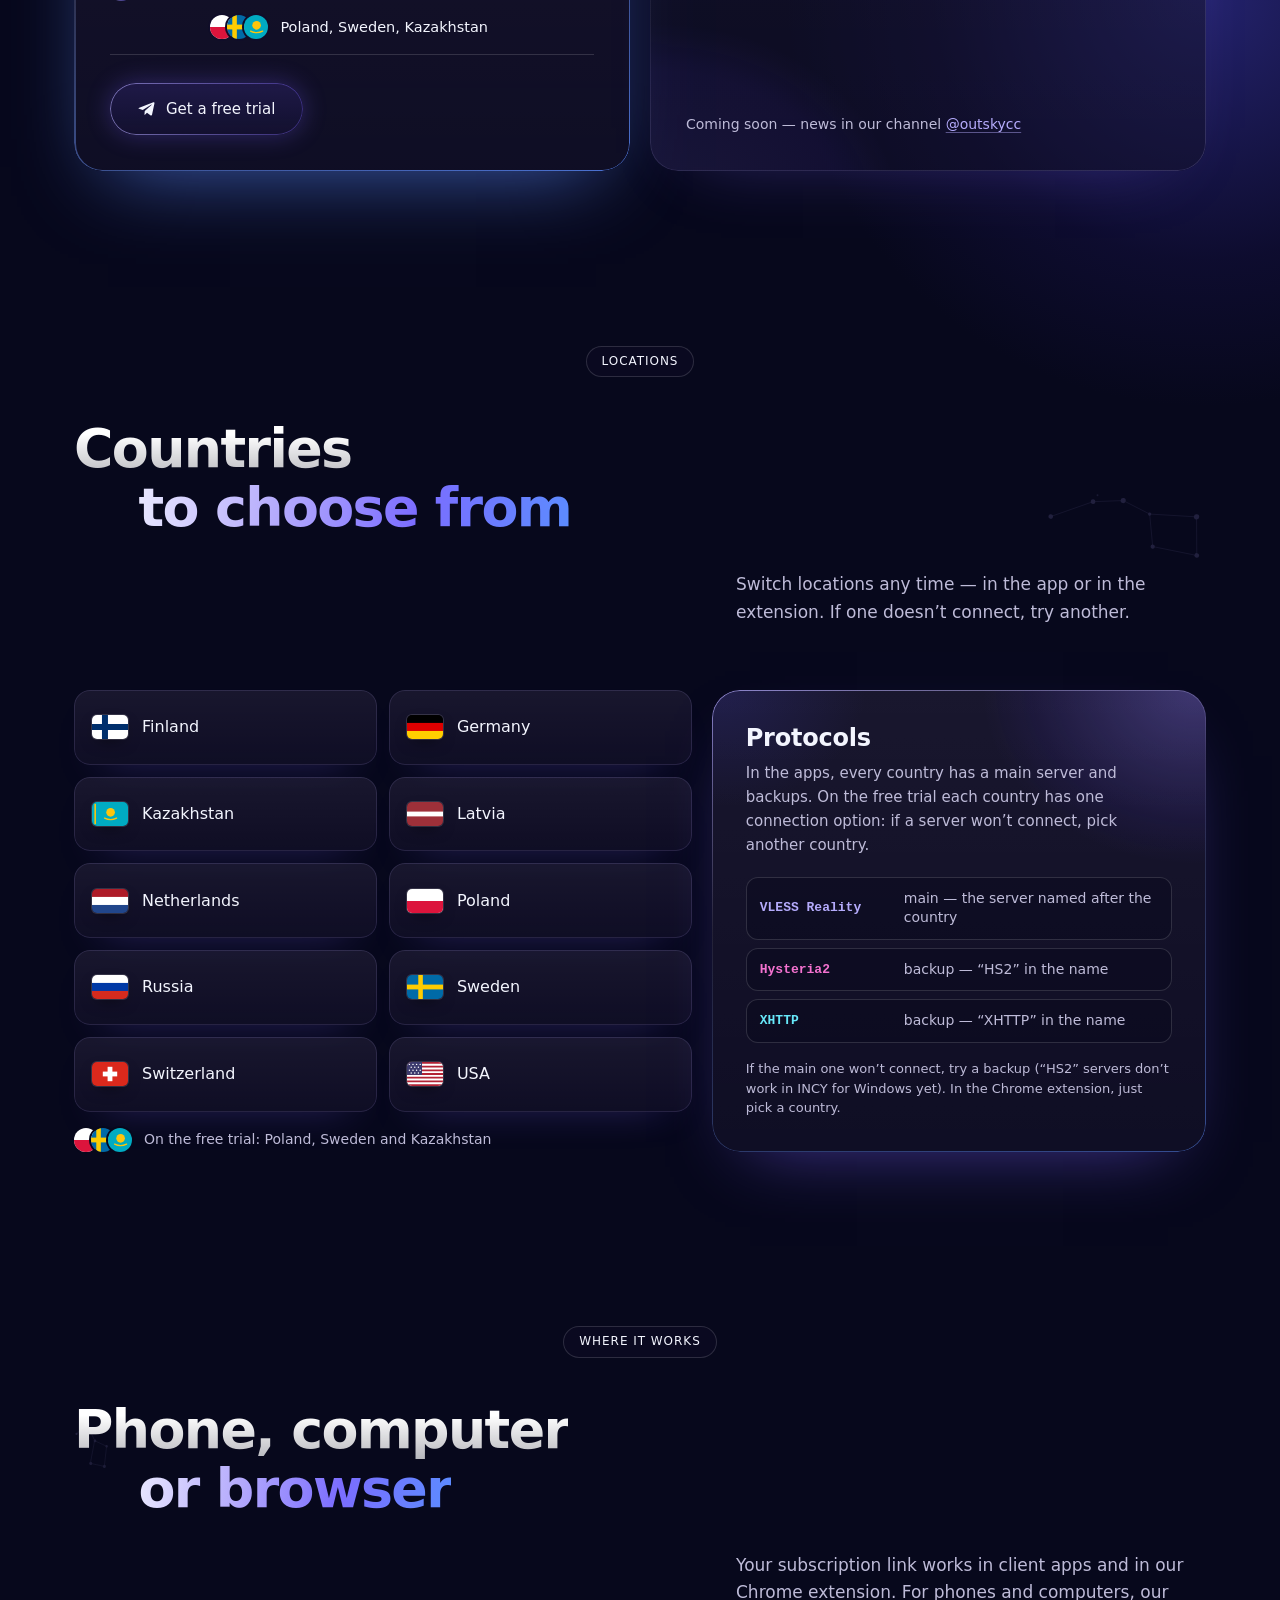
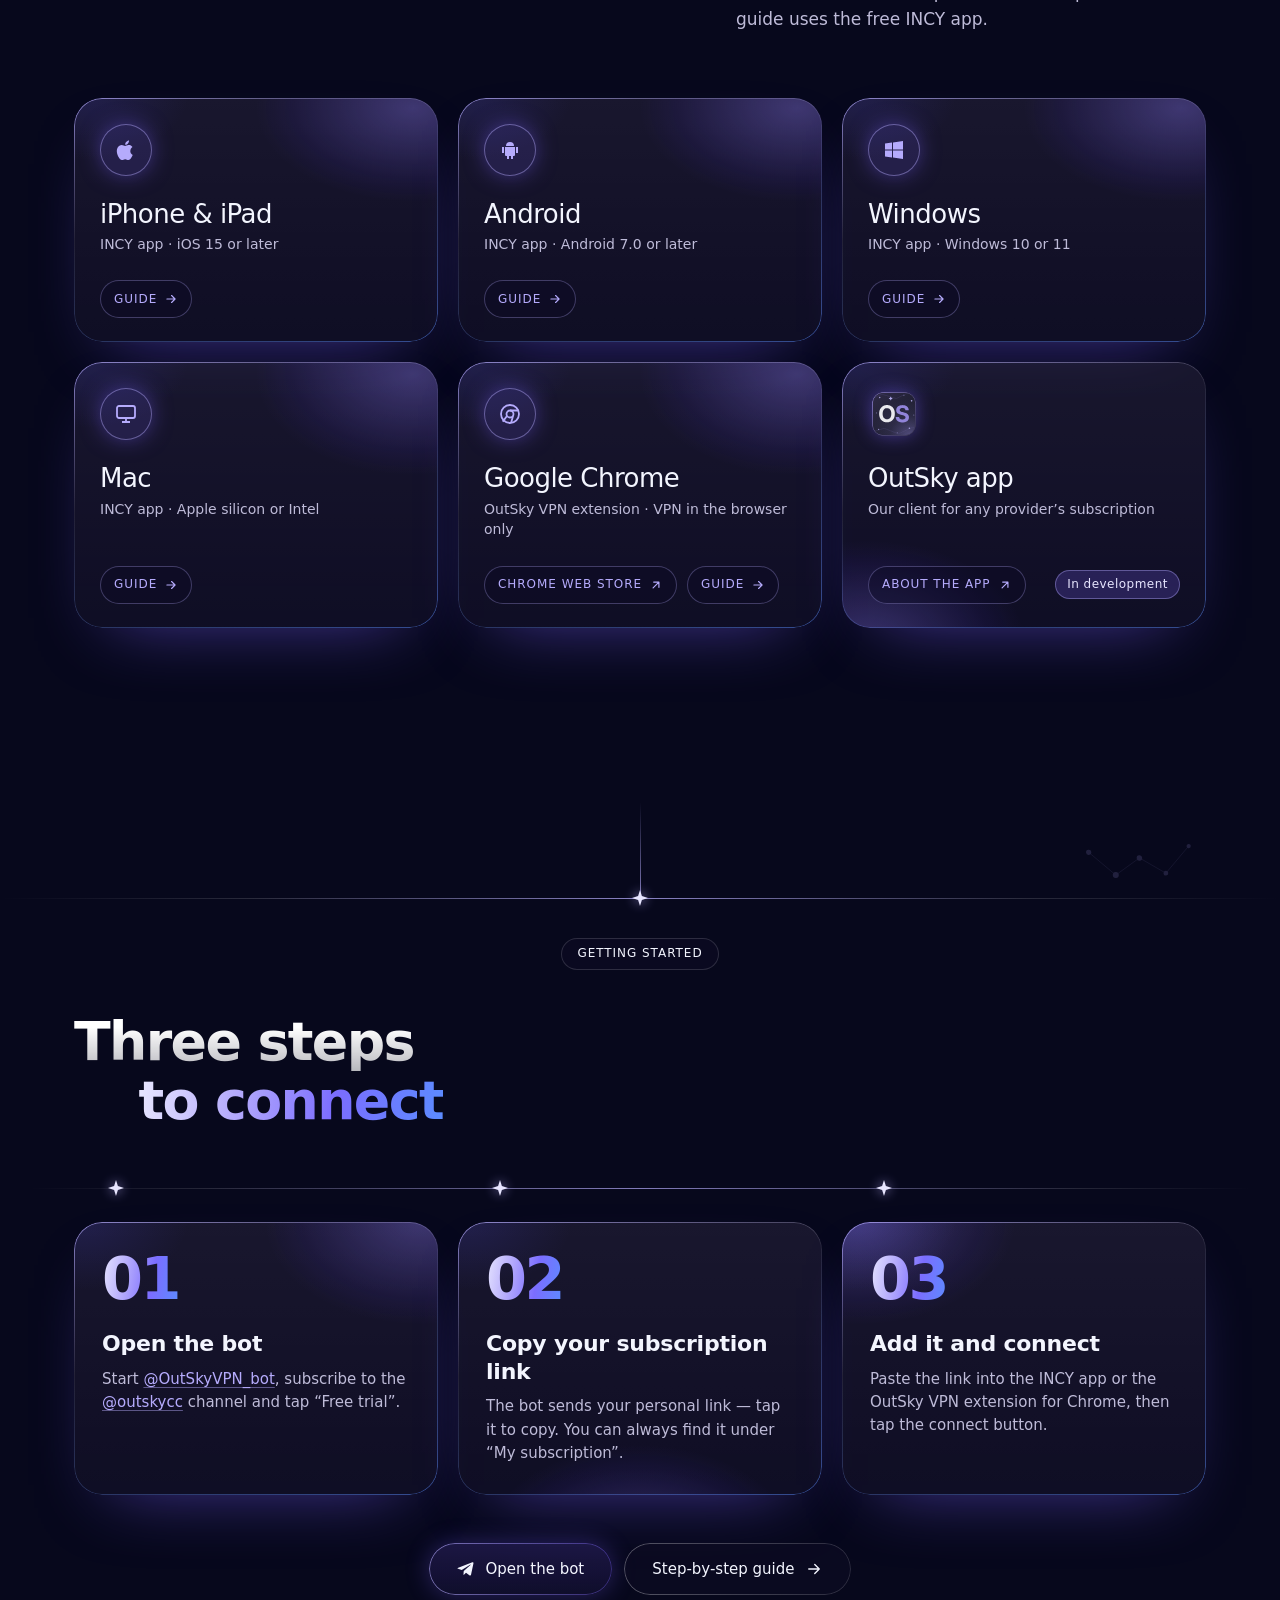
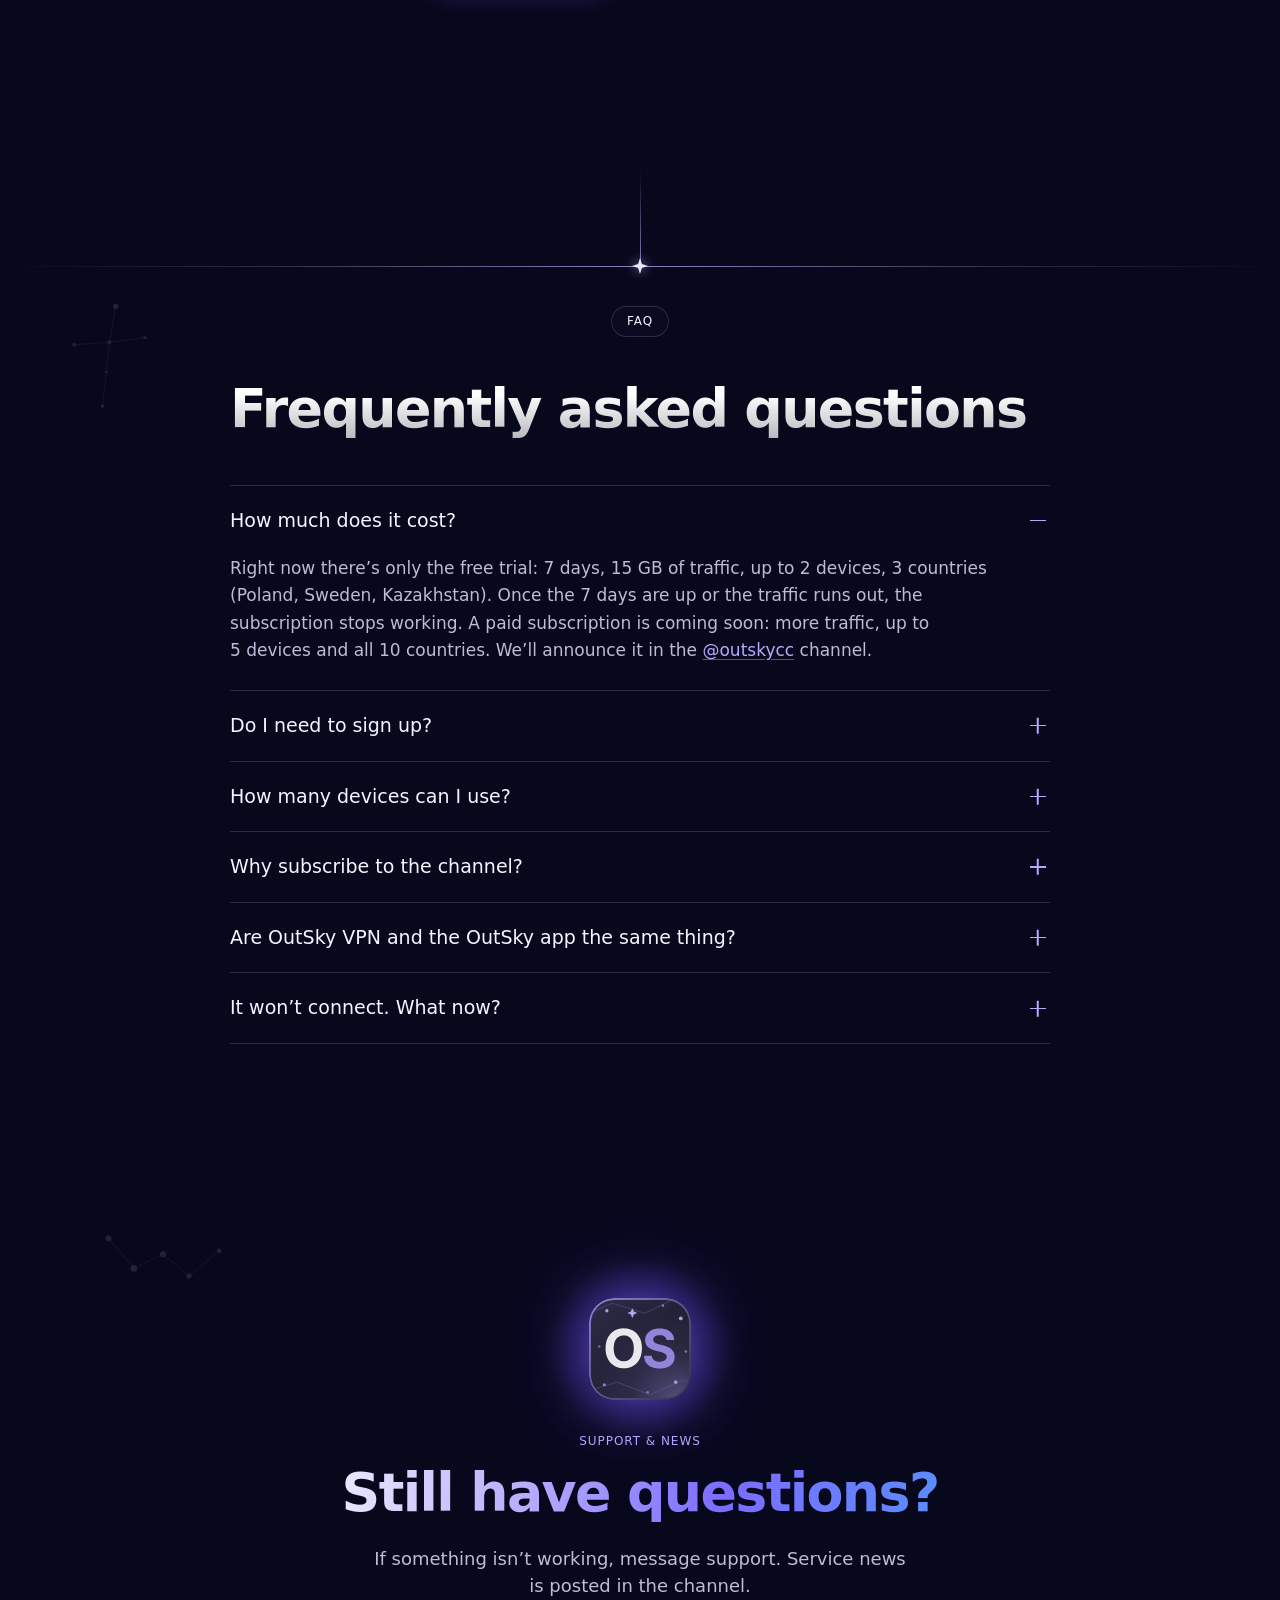
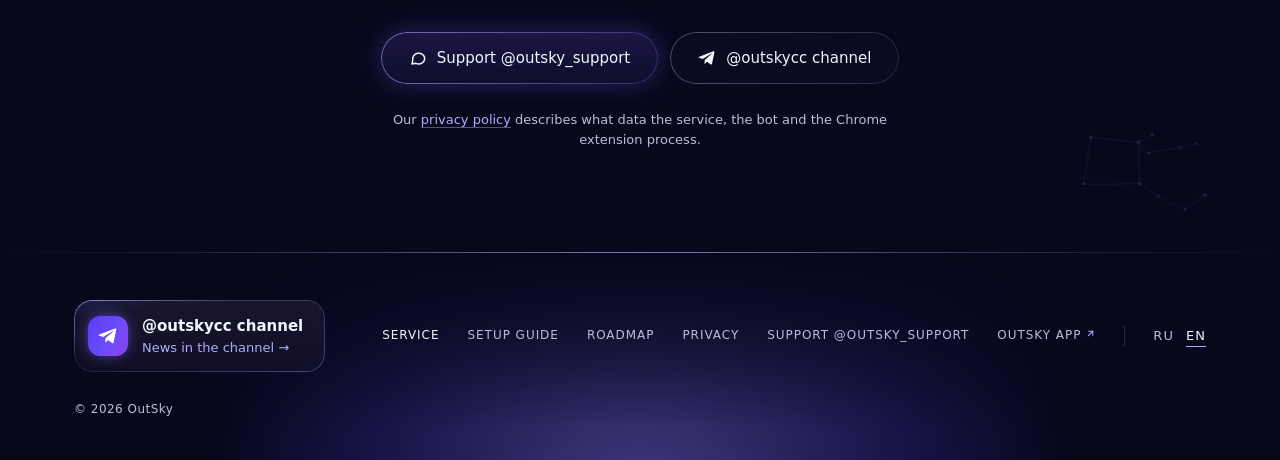
==== commit d9960657: "Канал сервиса — @outskycc (условие пробного периода), политика от 20.10 Co-Authored-By: Claude Opus " ====
--- a/en/index.html
+++ b/en/index.html
@@ -119,7 +119,7 @@
       </div>
       <ul class="mini">
         <li><svg viewBox="0 0 24 24" fill="none" stroke="currentColor" stroke-width="2" stroke-linecap="round" aria-hidden="true"><path d="M20 6 9 17l-5-5"/></svg><span>Your subscription link comes from our Telegram bot <a href="https://t.me/OutSkyVPN_bot">@OutSkyVPN_bot</a></span></li>
-        <li><svg viewBox="0 0 24 24" fill="none" stroke="currentColor" stroke-width="2" stroke-linecap="round" aria-hidden="true"><path d="M20 6 9 17l-5-5"/></svg><span>One condition: subscribe to our <a href="https://t.me/outskyapp">@outskyapp</a> channel</span></li>
+        <li><svg viewBox="0 0 24 24" fill="none" stroke="currentColor" stroke-width="2" stroke-linecap="round" aria-hidden="true"><path d="M20 6 9 17l-5-5"/></svg><span>One condition: subscribe to our <a href="https://t.me/outskycc">@outskycc</a> channel</span></li>
         <li><svg viewBox="0 0 24 24" fill="none" stroke="currentColor" stroke-width="2" stroke-linecap="round" aria-hidden="true"><path d="M20 6 9 17l-5-5"/></svg><span>No payment or card needed — a paid subscription is coming soon</span></li>
       </ul>
       <a class="vp-flags" href="#locations"><span class="vp-fs" aria-hidden="true"><i><svg viewBox="0 0 30 20" preserveAspectRatio="xMidYMid slice"><use href="#f-pl"/></svg></i><i><svg viewBox="0 0 30 20" preserveAspectRatio="xMidYMid slice"><use href="#f-se"/></svg></i><i><svg viewBox="0 0 30 20" preserveAspectRatio="xMidYMid slice"><use href="#f-kz"/></svg></i></span><span class="vp-fl-t">Free trial: 3&nbsp;countries — Poland, Sweden and Kazakhstan</span><svg class="vp-fl-a" viewBox="0 0 24 24" fill="none" stroke="currentColor" stroke-width="2" stroke-linecap="round" stroke-linejoin="round" aria-hidden="true"><path d="M12 5v14M6 13l6 6 6-6"/></svg></a>
@@ -152,7 +152,7 @@
         <li><b><small>up to </small>5</b> <span>devices</span></li>
         <li><b><small>all </small>10</b> <span>countries <span class="vp-tc-cn"><span class="vp-fs" aria-hidden="true"><i><svg viewBox="0 0 30 20" preserveAspectRatio="xMidYMid slice"><use href="#f-fi"/></svg></i><i><svg viewBox="0 0 30 20" preserveAspectRatio="xMidYMid slice"><use href="#f-de"/></svg></i><i><svg viewBox="0 0 30 20" preserveAspectRatio="xMidYMid slice"><use href="#f-kz"/></svg></i><i><svg viewBox="0 0 30 20" preserveAspectRatio="xMidYMid slice"><use href="#f-lv"/></svg></i><i><svg viewBox="0 0 30 20" preserveAspectRatio="xMidYMid slice"><use href="#f-nl"/></svg></i><i><svg viewBox="0 0 30 20" preserveAspectRatio="xMidYMid slice"><use href="#f-pl"/></svg></i><i><svg viewBox="0 0 30 20" preserveAspectRatio="xMidYMid slice"><use href="#f-ru"/></svg></i><i><svg viewBox="0 0 30 20" preserveAspectRatio="xMidYMid slice"><use href="#f-se"/></svg></i><i><svg viewBox="0 0 30 20" preserveAspectRatio="xMidYMid slice"><use href="#f-ch"/></svg></i><i><svg viewBox="0 0 30 20" preserveAspectRatio="xMidYMid slice"><use href="#f-us"/></svg></i></span></span></span></li>
       </ul>
-      <p class="fnote">Coming soon — news in our channel <a href="https://t.me/outskyapp">@outskyapp</a></p>
+      <p class="fnote">Coming soon — news in our channel <a href="https://t.me/outskycc">@outskycc</a></p>
     </section>
   </div>
 </section>
@@ -241,7 +241,7 @@
     <ol class="vp-steps">
       <li class="rv" style="--i:0"><svg class="vp-star" viewBox="0 0 16 16" aria-hidden="true"><path d="M8 0l1.9 6.1L16 8l-6.1 1.9L8 16l-1.9-6.1L0 8l6.1-1.9z"/></svg>
         <div class="pane" style="--gx:88%; --gy:8%"><span class="vp-sn" aria-hidden="true">01</span><h3>Open the bot</h3>
-        <p>Start <a href="https://t.me/OutSkyVPN_bot">@OutSkyVPN_bot</a>, subscribe to the <a href="https://t.me/outskyapp">@outskyapp</a> channel and tap “Free trial”.</p></div></li>
+        <p>Start <a href="https://t.me/OutSkyVPN_bot">@OutSkyVPN_bot</a>, subscribe to the <a href="https://t.me/outskycc">@outskycc</a> channel and tap “Free trial”.</p></div></li>
       <li class="rv" style="--i:1"><svg class="vp-star" viewBox="0 0 16 16" aria-hidden="true"><path d="M8 0l1.9 6.1L16 8l-6.1 1.9L8 16l-1.9-6.1L0 8l6.1-1.9z"/></svg>
         <div class="pane" style="--gx:50%; --gy:108%"><span class="vp-sn" aria-hidden="true">02</span><h3>Copy your subscription link</h3>
         <p>The bot sends your personal link — tap it to copy. You can always find it under “My subscription”.</p></div></li>
@@ -266,10 +266,10 @@
     <span class="kick rv">FAQ</span>
     <h2 class="h2 wr rv hole" id="q-h"><span class="ln" style="--i:0">Frequently asked questions</span></h2>
     <div class="faq-list">
-      <details open><summary>How much does it cost?</summary><p>Right now there’s only the free trial: 7&nbsp;days, 15&nbsp;GB of traffic, up to 2&nbsp;devices, 3&nbsp;countries (Poland, Sweden, Kazakhstan). Once the 7&nbsp;days are up or the traffic runs out, the subscription stops working. A paid subscription is coming soon: more traffic, up to 5&nbsp;devices and all 10&nbsp;countries. We’ll announce it in the <a href="https://t.me/outskyapp">@outskyapp</a> channel.</p></details>
+      <details open><summary>How much does it cost?</summary><p>Right now there’s only the free trial: 7&nbsp;days, 15&nbsp;GB of traffic, up to 2&nbsp;devices, 3&nbsp;countries (Poland, Sweden, Kazakhstan). Once the 7&nbsp;days are up or the traffic runs out, the subscription stops working. A paid subscription is coming soon: more traffic, up to 5&nbsp;devices and all 10&nbsp;countries. We’ll announce it in the <a href="https://t.me/outskycc">@outskycc</a> channel.</p></details>
       <details><summary>Do I need to sign up?</summary><p>No separate account needed — Telegram is enough. You get your subscription link from <a href="https://t.me/OutSkyVPN_bot">@OutSkyVPN_bot</a>.</p></details>
       <details><summary>How many devices can I use?</summary><p>Up to two on the free trial — say, a phone and a computer; the paid subscription will allow up to five. Each VPN app on a device counts separately. On the free trial the subscription works only in VPN apps that send a device identifier, such as INCY and Happ. To free a slot, open My subscription → Devices in the bot (one reset every 24 hours) or write to <a href="https://t.me/outsky_support">@outsky_support</a>.</p></details>
-      <details><summary>Why subscribe to the channel?</summary><p>It’s a condition of the free trial. The <a href="https://t.me/outskyapp">@outskyapp</a> channel posts news about the service and the OutSky app.</p></details>
+      <details><summary>Why subscribe to the channel?</summary><p>It’s a condition of the free trial. The <a href="https://t.me/outskycc">@outskycc</a> channel posts OutSky VPN service news; news about the OutSky app is in <a href="https://t.me/outskyapp">@outskyapp</a>.</p></details>
       <details><summary>Are OutSky VPN and the OutSky app the same thing?</summary><p>No. OutSky VPN is a service: servers and a subscription. The OutSky app is a separate free client for any provider’s subscription, and it’s still in development. You can use the service today with INCY or the Chrome extension.</p></details>
       <details><summary>It won’t connect. What now?</summary><p>Pick a different server or location. Still stuck? Message <a href="https://t.me/outsky_support">@outsky_support</a> with your device and what you see on screen — a screenshot helps.</p></details>
     </div>
@@ -285,10 +285,10 @@
     <span class="fin-mark rv" aria-hidden="true"><img src="/assets/img/favicon.svg" alt="" width="132" height="132"></span>
     <p class="micro rv vp-fin-k">Support &amp; news</p>
     <h2 class="h2 wr rv" id="sup-h"><span class="ln acc" style="--i:0">Still have questions?</span></h2>
-    <p class="vp-fin-p rv">If something isn’t working, message support. News about the service and the OutSky app is posted in the channel.</p>
+    <p class="vp-fin-p rv">If something isn’t working, message support. Service news is posted in the channel.</p>
     <div class="ctas rv">
       <a class="pill pill-main" href="https://t.me/outsky_support"><span class="comet" aria-hidden="true"><i></i></span><svg viewBox="0 0 24 24" fill="none" stroke="currentColor" stroke-width="2" stroke-linecap="round" stroke-linejoin="round" aria-hidden="true"><path d="M21 12a8 8 0 0 1-11.6 7.1L4 20l1-4.6A8 8 0 1 1 21 12z"/></svg><span>Support @outsky_support</span></a>
-      <a class="pill pill-line" href="https://t.me/outskyapp"><span class="comet" aria-hidden="true"><i></i></span><svg viewBox="0 0 24 24" fill="currentColor" aria-hidden="true"><path d="M21.9 4.6 18.7 19.7c-.2 1-.9 1.3-1.8.8l-4.9-3.6-2.4 2.3c-.3.3-.5.5-1 .5l.4-5 9-8.2c.4-.4-.1-.6-.6-.2L6.3 13.3l-4.8-1.5c-1-.3-1-1 .2-1.5l18.8-7.2c.9-.3 1.6.2 1.4 1.5z"/></svg><span>@outskyapp channel</span></a>
+      <a class="pill pill-line" href="https://t.me/outskycc"><span class="comet" aria-hidden="true"><i></i></span><svg viewBox="0 0 24 24" fill="currentColor" aria-hidden="true"><path d="M21.9 4.6 18.7 19.7c-.2 1-.9 1.3-1.8.8l-4.9-3.6-2.4 2.3c-.3.3-.5.5-1 .5l.4-5 9-8.2c.4-.4-.1-.6-.6-.2L6.3 13.3l-4.8-1.5c-1-.3-1-1 .2-1.5l18.8-7.2c.9-.3 1.6.2 1.4 1.5z"/></svg><span>@outskycc channel</span></a>
     </div>
     <p class="fnote rv vp-fin-n">Our <a href="/privacy.html#en">privacy policy</a> describes what data the service, the bot and the Chrome extension process.</p>
   </div>
@@ -298,7 +298,7 @@
 <footer class="ft" id="links">
   <div class="neb" aria-hidden="true"><i class="bc"></i></div>
   <div class="wrap ft-in">
-    <a class="tg-card pane" href="https://t.me/outskyapp"><span class="ic" aria-hidden="true"><svg viewBox="0 0 24 24" fill="currentColor"><path d="M21.9 4.6 18.7 19.7c-.2 1-.9 1.3-1.8.8l-4.9-3.6-2.4 2.3c-.3.3-.5.5-1 .5l.4-5 9-8.2c.4-.4-.1-.6-.6-.2L6.3 13.3l-4.8-1.5c-1-.3-1-1 .2-1.5l18.8-7.2c.9-.3 1.6.2 1.4 1.5z"/></svg></span><span><b>@outskyapp channel</b><small>News in the channel →</small></span></a>
+    <a class="tg-card pane" href="https://t.me/outskycc"><span class="ic" aria-hidden="true"><svg viewBox="0 0 24 24" fill="currentColor"><path d="M21.9 4.6 18.7 19.7c-.2 1-.9 1.3-1.8.8l-4.9-3.6-2.4 2.3c-.3.3-.5.5-1 .5l.4-5 9-8.2c.4-.4-.1-.6-.6-.2L6.3 13.3l-4.8-1.5c-1-.3-1-1 .2-1.5l18.8-7.2c.9-.3 1.6.2 1.4 1.5z"/></svg></span><span><b>@outskycc channel</b><small>News in the channel →</small></span></a>
     <div class="ft-row">
       <nav class="ft-nav" aria-label="Links"><a href="/en/" aria-current="page">Service</a><a href="/en/guide/">Setup guide</a><a href="/en/roadmap/">Roadmap</a><a href="/privacy.html#en">Privacy</a><a href="https://t.me/outsky_support">Support @outsky_support</a><a href="https://outsky.app/en/">OutSky app<svg viewBox="0 0 24 24" fill="none" stroke="currentColor" stroke-width="2.2" stroke-linecap="round" stroke-linejoin="round" aria-hidden="true"><path d="M7 17 17 7M8 7h9v9"/></svg></a></nav>
       <div class="lang ft-lang" role="group" aria-label="Language"><a href="/" hreflang="ru" lang="ru">RU</a><a class="on" href="/en/" hreflang="en" aria-current="true">EN</a></div>
